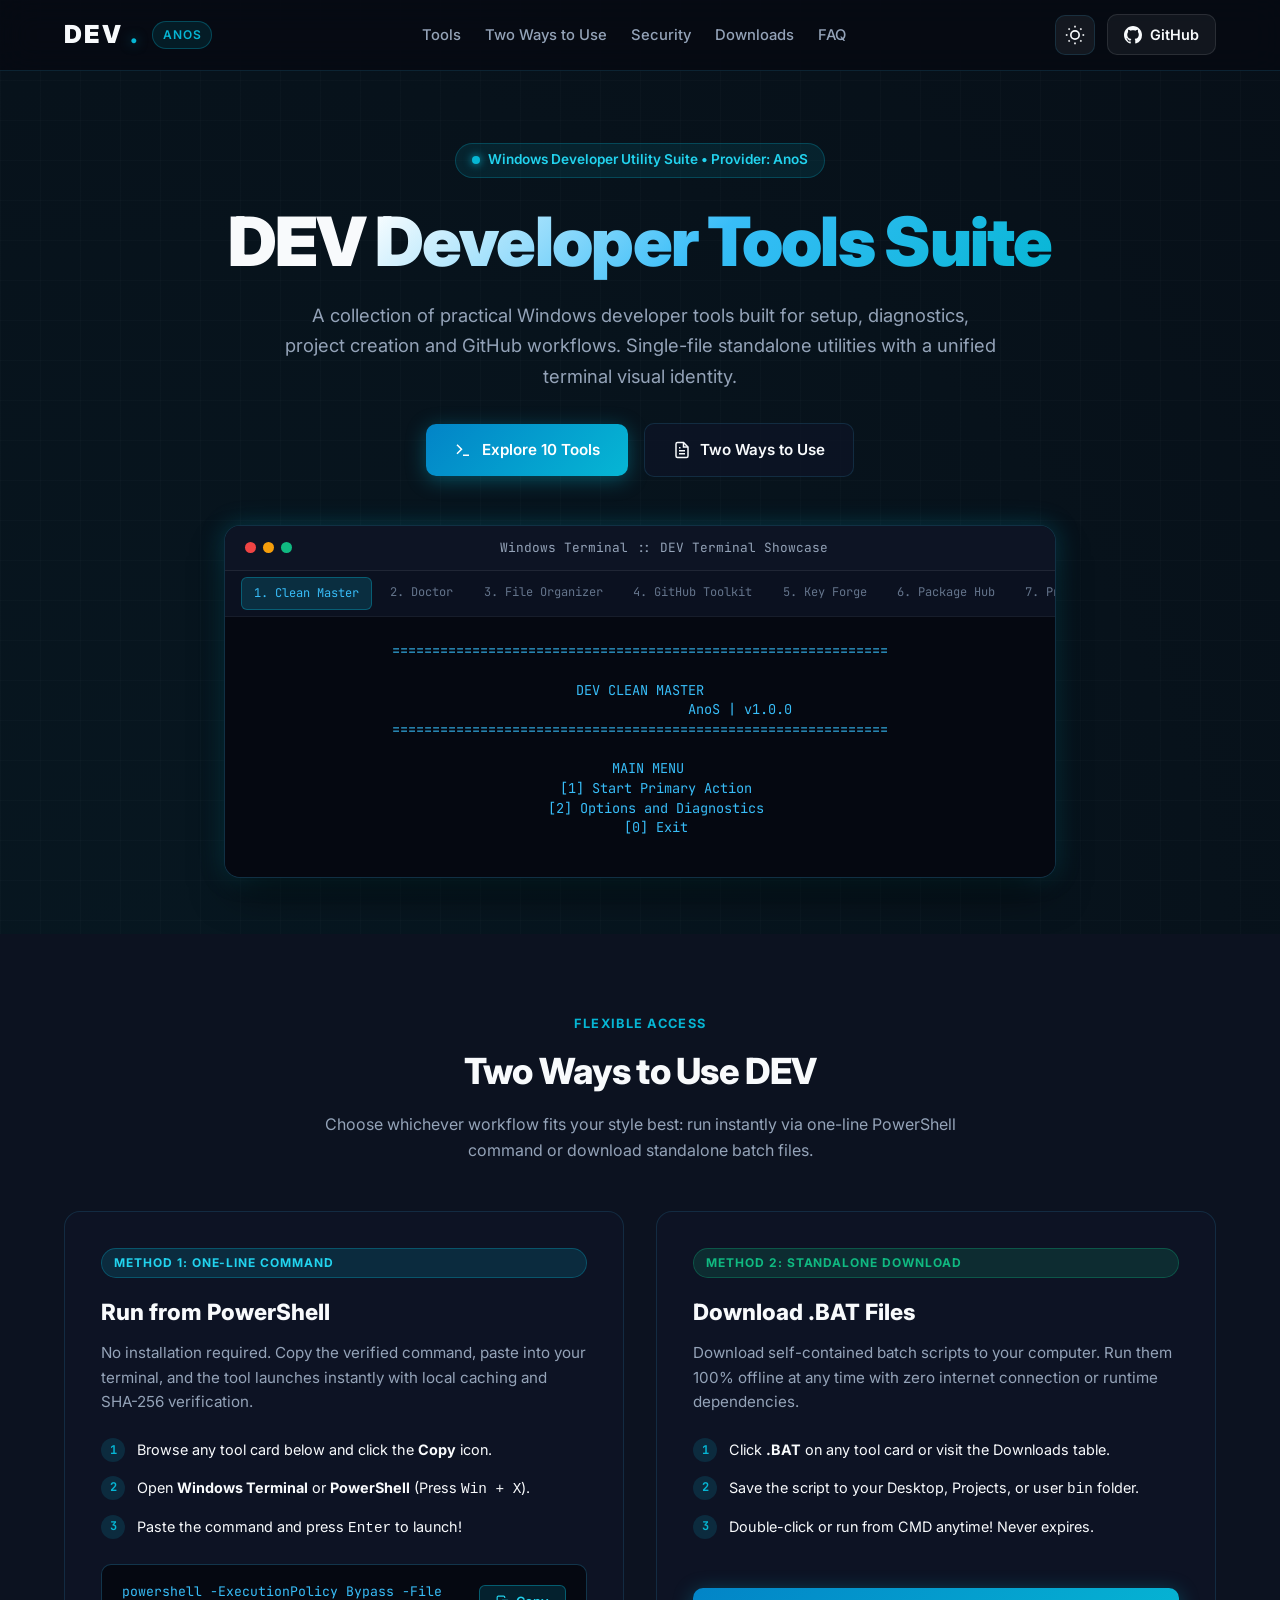
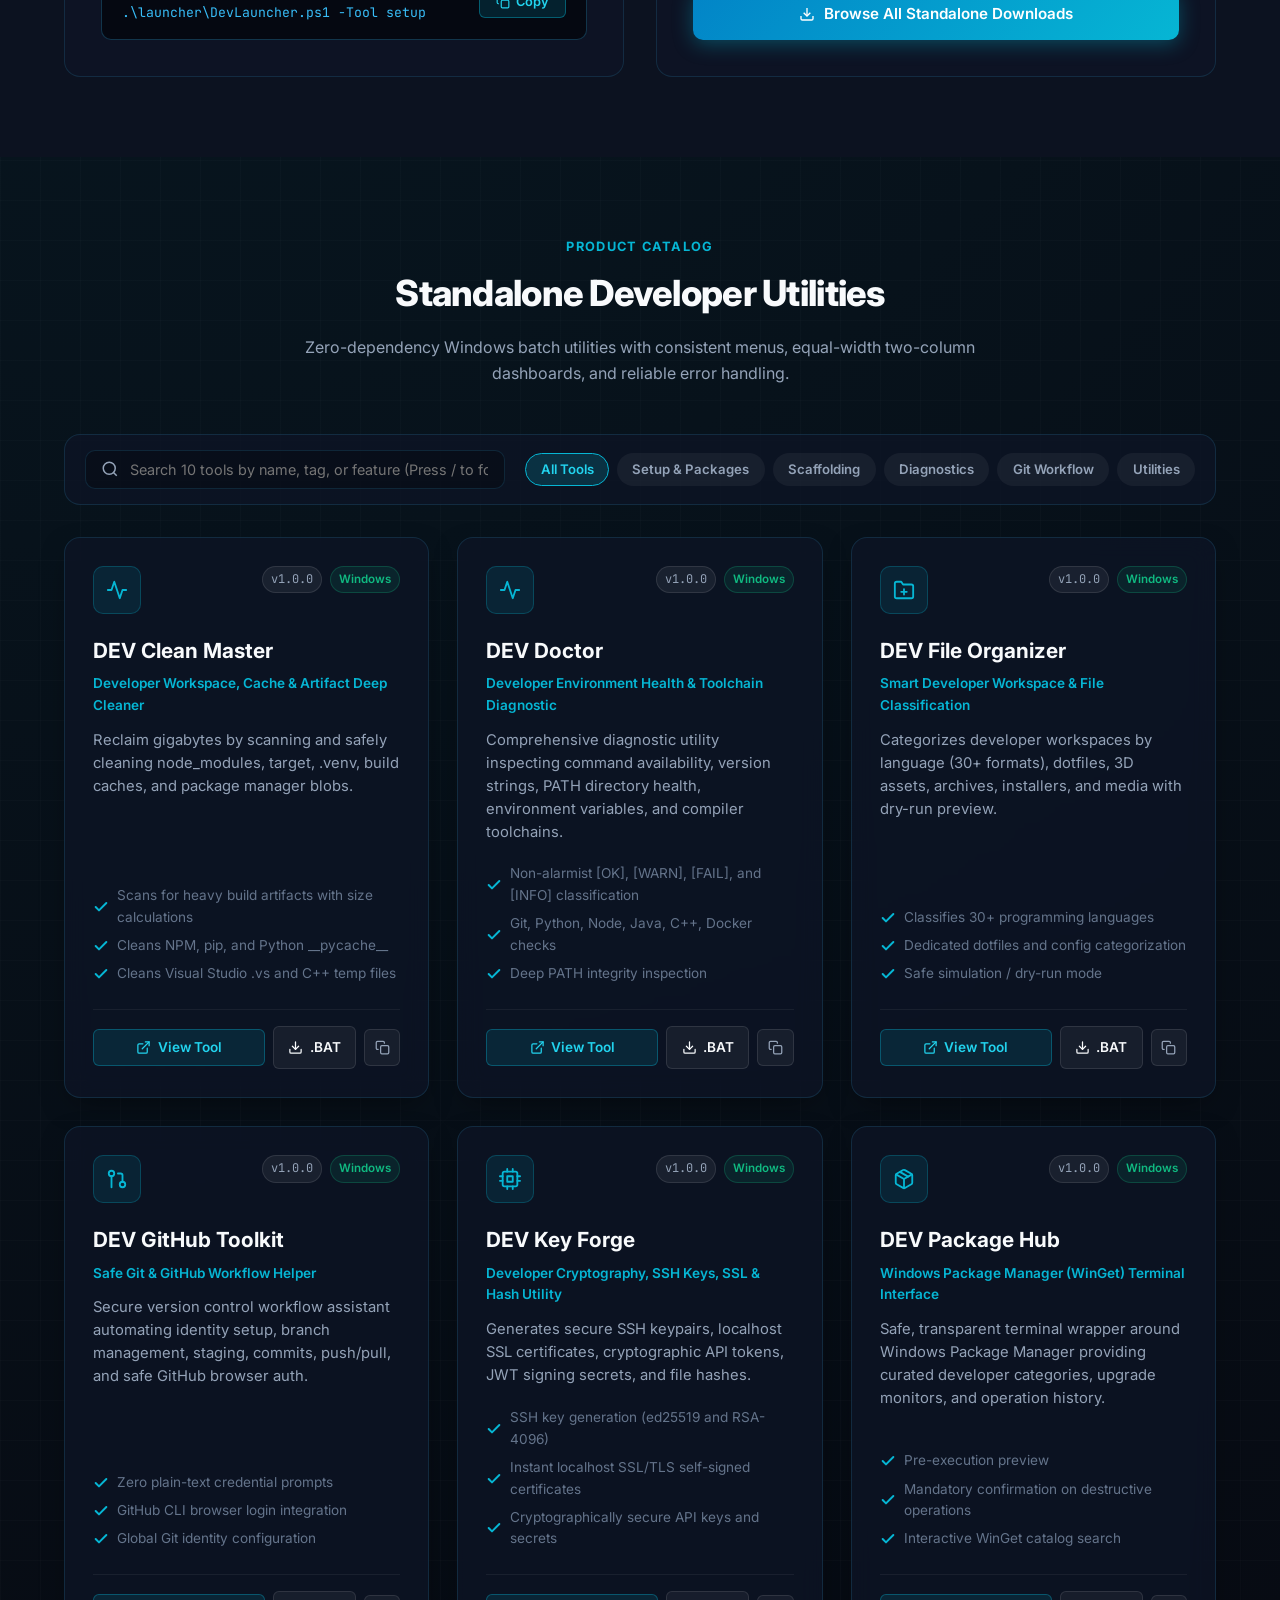
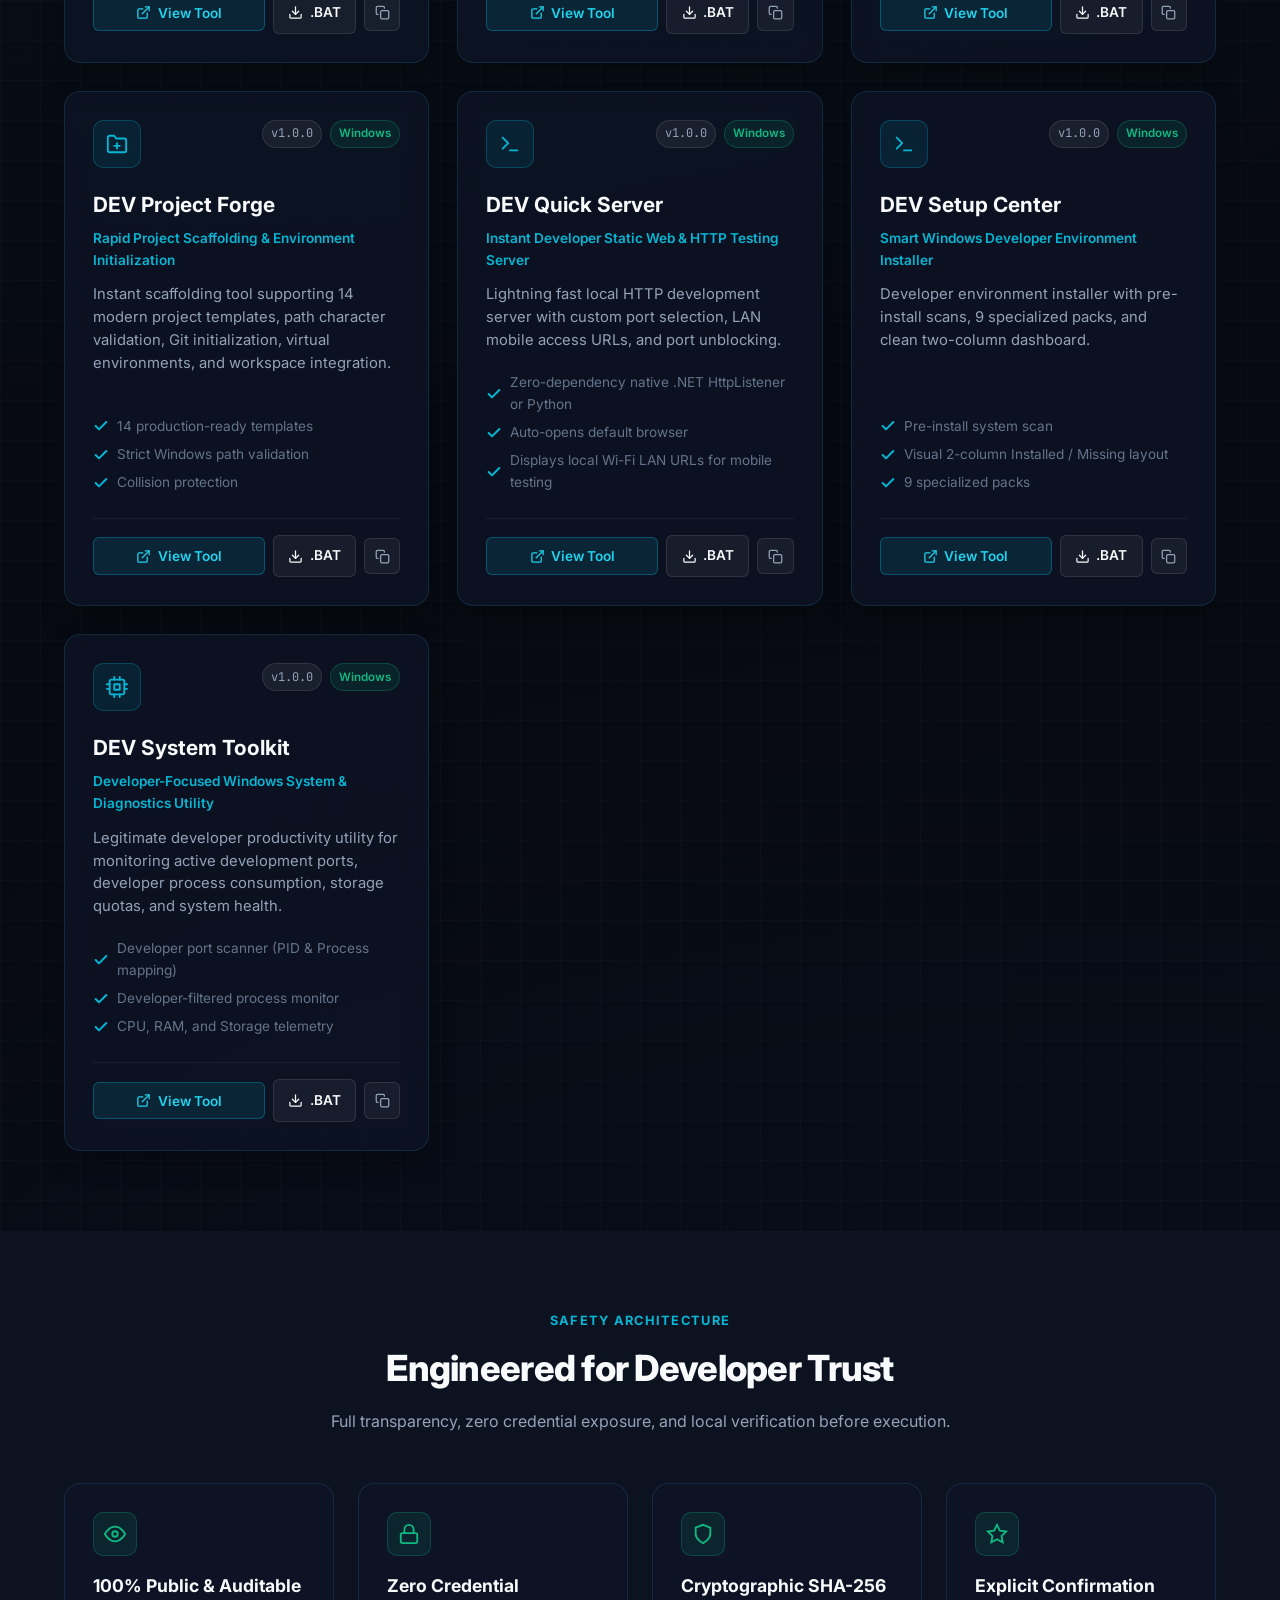
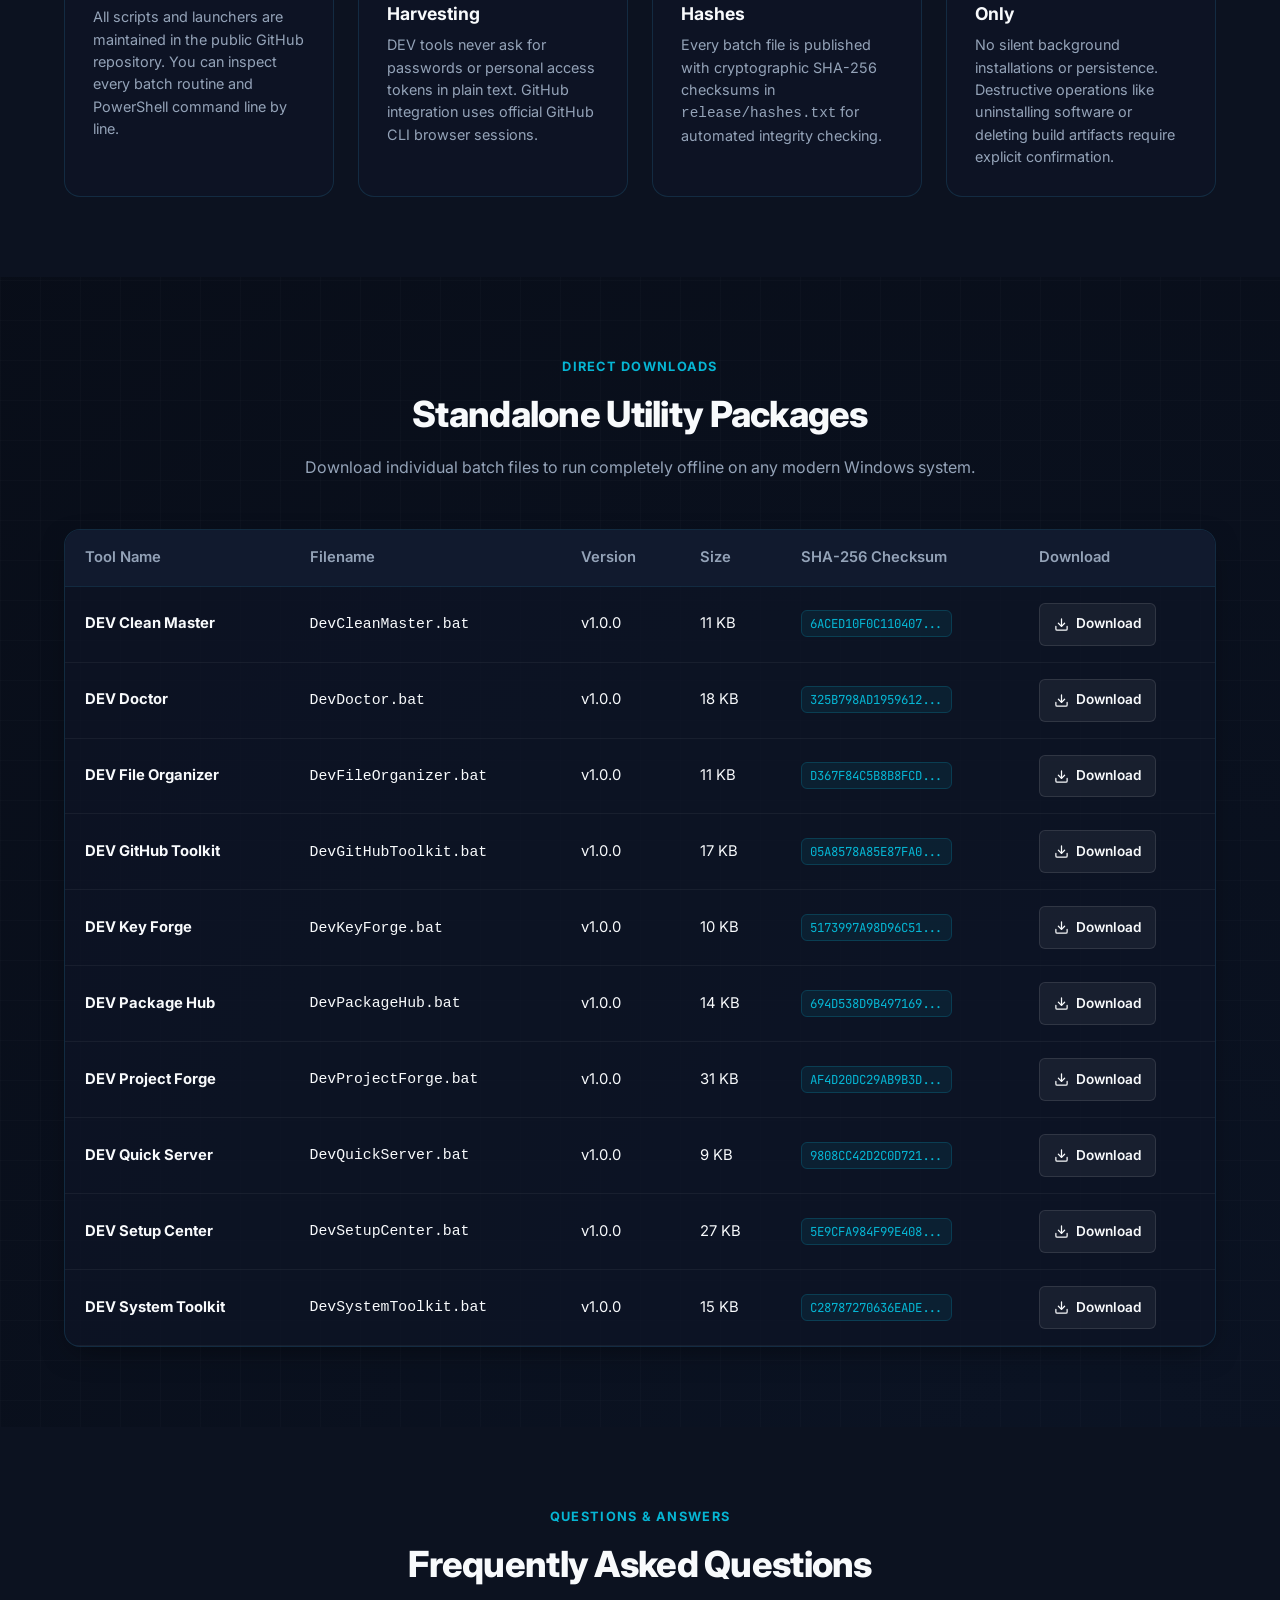
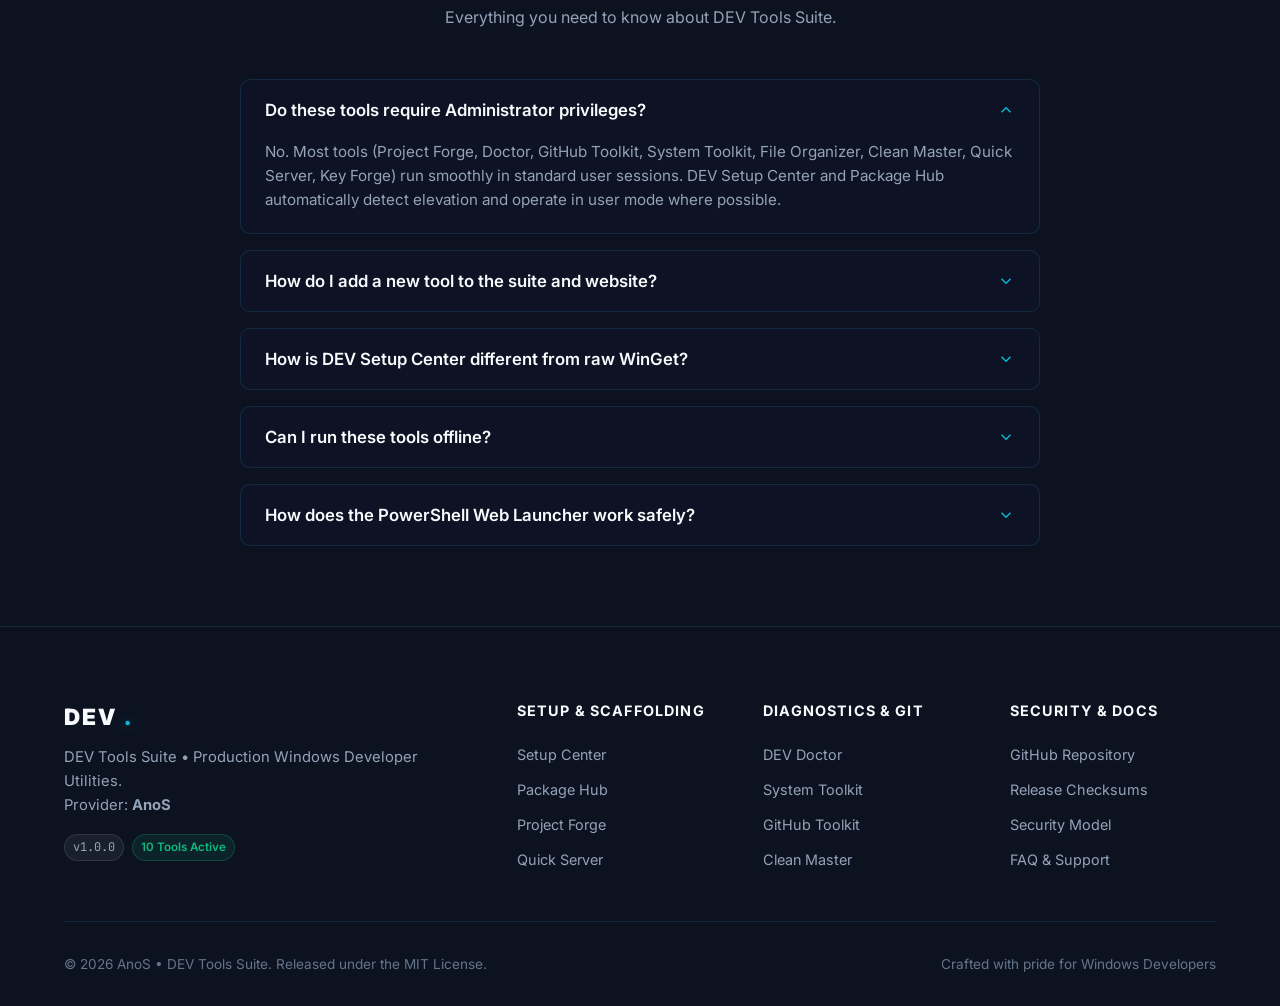
==== index.html @ 3f750b62 "feat: complete DEV Tools Suite v1.0.0 with 10 standalone tools, automated catalog, multi-theme porta" ====
<!DOCTYPE html>
<html lang="en" data-theme="cyber">
<head>
  <meta charset="UTF-8">
  <meta name="viewport" content="width=device-width, initial-scale=1.0">
  <title>DEV Tools Suite :: Production Windows Developer Utilities</title>
  <meta name="description" content="A collection of practical, production Windows developer tools built for automated setup, diagnostics, project creation and GitHub workflows. Single-file standalone BAT utilities with unified terminal design.">
  <meta name="keywords" content="windows developer tools, batch scripts, winget installer, dev doctor, project generator, github workflow, file organizer, clean master, dev tools suite, AnoS">
  <meta name="author" content="AnoS">
  <link rel="canonical" href="https://anos.github.io/DevToolsSuite/">

  <!-- Open Graph / Facebook -->
  <meta property="og:type" content="website">
  <meta property="og:url" content="https://anos.github.io/DevToolsSuite/">
  <meta property="og:title" content="DEV Tools Suite :: Production Windows Developer Utilities">
  <meta property="og:description" content="High-performance developer tools for Windows: setup, diagnostics, project scaffolding, and GitHub workflow automation. Standalone zero-dependency utilities.">

  <!-- Twitter Card -->
  <meta name="twitter:card" content="summary_large_image">
  <meta name="twitter:title" content="DEV Tools Suite :: Practical Windows Developer Utilities">
  <meta name="twitter:description" content="A collection of practical Windows developer tools built for setup, diagnostics, project creation and GitHub workflows.">

  <!-- Schema.org JSON-LD Structured Data for Top-Tier SEO -->
  <script type="application/ld+json">
  {
    "@context": "https://schema.org",
    "@type": "SoftwareApplication",
    "name": "DEV Tools Suite",
    "operatingSystem": "Windows 10, Windows 11",
    "applicationCategory": "DeveloperApplication",
    "softwareVersion": "1.0.0",
    "author": {
      "@type": "Organization",
      "name": "AnoS"
    },
    "description": "A collection of practical Windows developer tools built for setup, diagnostics, project creation and GitHub workflows.",
    "offers": {
      "@type": "Offer",
      "price": "0.00",
      "priceCurrency": "USD"
    }
  }
  </script>

  <!-- Google Fonts -->
  <link rel="preconnect" href="https://fonts.googleapis.com">
  <link rel="preconnect" href="https://fonts.gstatic.com" crossorigin>
  <link href="https://fonts.googleapis.com/css2?family=Inter:wght@400;500;600;700;800;900&family=JetBrains+Mono:wght@400;500;600;700&display=swap" rel="stylesheet">

  <link rel="stylesheet" href="site/css/style.css">
</head>
<body>

  <!-- Navigation -->
  <nav class="navbar" id="navbar">
    <div class="container nav-container">
      <div class="brand-group">
        <a href="#hero" class="brand-logo">
          DEV<span>.</span>
        </a>
        <span class="provider-badge">AnoS</span>
      </div>

      <ul class="nav-links">
        <li><a href="#tools" class="nav-link">Tools</a></li>
        <li><a href="#two-ways" class="nav-link">Two Ways to Use</a></li>
        <li><a href="#security" class="nav-link">Security</a></li>
        <li><a href="#downloads" class="nav-link">Downloads</a></li>
        <li><a href="#faq" class="nav-link">FAQ</a></li>
      </ul>

      <div class="nav-actions">
        <!-- Theme Changer Toggle -->
        <button class="theme-toggle-btn" id="themeToggleBtn" aria-label="Toggle visual theme" title="Toggle Theme (Cyber / Midnight / Studio Light)">
          <svg width="20" height="20" viewBox="0 0 24 24" fill="none" stroke="currentColor" stroke-width="2"><circle cx="12" cy="12" r="5"></circle><line x1="12" y1="12" x2="12" y2="3"></line><line x1="12" y1="21" x2="12" y2="23"></line><line x1="4.22" y1="4.22" x2="5.64" y2="5.64"></line><line x1="18.36" y1="18.36" x2="19.78" y2="19.78"></line><line x1="1" y1="12" x2="3" y2="12"></line><line x1="21" y1="12" x2="23" y2="12"></line><line x1="4.22" y1="19.78" x2="5.64" y2="18.36"></line><line x1="18.36" y1="5.64" x2="19.78" y2="4.22"></line></svg>
        </button>

        <a href="https://github.com/AnoS/DevToolsSuite" target="_blank" rel="noopener noreferrer" class="nav-cta">
          <svg width="18" height="18" viewBox="0 0 24 24" fill="currentColor"><path d="M12 0C5.37 0 0 5.37 0 12c0 5.31 3.435 9.795 8.205 11.385.6.105.825-.255.825-.57 0-.285-.015-1.23-.015-2.235-3.015.555-3.795-.735-4.035-1.41-.135-.345-.72-1.41-1.23-1.695-.42-.225-1.02-.78-.015-.795.945-.015 1.62.87 1.845 1.23 1.08 1.815 2.805 1.305 3.495.99.105-.78.42-1.305.765-1.605-2.67-.3-5.46-1.335-5.46-5.925 0-1.305.465-2.385 1.23-3.225-.12-.3-.54-1.53.12-3.18 0 0 1.005-.315 3.3 1.23.96-.27 1.98-.405 3-.405s2.04.135 3 .405c2.295-1.56 3.3-1.23 3.3-1.23.66 1.65.24 2.88.12 3.18.765.84 1.23 1.905 1.23 3.225 0 4.605-2.805 5.625-5.475 5.925.435.375.81 1.095.81 2.22 0 1.605-.015 2.895-.015 3.3 0 .315.225.69.825.57A12.02 12.02 0 0024 12c0-6.63-5.37-12-12-12z"/></svg>
          GitHub
        </a>
      </div>
    </div>
  </nav>

  <!-- Hero Section -->
  <header class="hero" id="hero">
    <div class="container hero-content">
      <div class="hero-pill">
        <span class="dot"></span>
        <span>Windows Developer Utility Suite &bull; Provider: AnoS</span>
      </div>

      <h1 class="hero-title">
        DEV <span class="highlight">Developer Tools Suite</span>
      </h1>

      <p class="hero-subtitle">
        A collection of practical Windows developer tools built for setup, diagnostics, project creation and GitHub workflows. Single-file standalone utilities with a unified terminal visual identity.
      </p>

      <div class="hero-actions">
        <a href="#tools" class="btn-primary">
          <svg width="18" height="18" viewBox="0 0 24 24" fill="none" stroke="currentColor" stroke-width="2"><polyline points="4 17 10 11 4 5"></polyline><line x1="12" y1="19" x2="20" y2="19"></line></svg>
          Explore 10 Tools
        </a>
        <a href="#two-ways" class="btn-secondary">
          <svg width="18" height="18" viewBox="0 0 24 24" fill="none" stroke="currentColor" stroke-width="2"><path d="M14 2H6a2 2 0 0 0-2 2v16a2 2 0 0 0 2 2h12a2 2 0 0 0 2-2V8z"></path><polyline points="14 2 14 8 20 8"></polyline><line x1="16" y1="13" x2="8" y2="13"></line><line x1="16" y1="17" x2="8" y2="17"></line><polyline points="10 9 9 9 8 9"></polyline></svg>
          Two Ways to Use
        </a>
      </div>

      <!-- Interactive Terminal Showcase -->
      <div class="terminal-window">
        <div class="terminal-header">
          <div class="terminal-dots">
            <span class="terminal-dot red"></span>
            <span class="terminal-dot yellow"></span>
            <span class="terminal-dot green"></span>
          </div>
          <div class="terminal-title">Windows Terminal :: DEV Terminal Showcase</div>
          <div></div>
        </div>

        <!-- Populated dynamically by app.js for all tools -->
        <div class="terminal-tabs" id="terminalTabs"></div>

        <div class="terminal-body" id="terminalBodyText"></div>
      </div>
    </div>
  </header>

  <!-- Two Ways to Use Section -->
  <section class="section" id="two-ways" style="background: var(--bg-secondary);">
    <div class="container">
      <div class="section-header">
        <div class="section-tag">Flexible Access</div>
        <h2 class="section-title">Two Ways to Use DEV</h2>
        <p class="section-desc">
          Choose whichever workflow fits your style best: run instantly via one-line PowerShell command or download standalone batch files.
        </p>
      </div>

      <div class="two-ways-container">
        <!-- Way 1: Command -->
        <div class="way-box">
          <span class="way-badge cmd">Method 1: One-Line Command</span>
          <h3 class="way-title">Run from PowerShell</h3>
          <p class="way-desc">
            No installation required. Copy the verified command, paste into your terminal, and the tool launches instantly with local caching and SHA-256 verification.
          </p>
          <ul class="way-steps">
            <li>
              <span class="step-num-pill">1</span>
              <span>Browse any tool card below and click the <strong>Copy</strong> icon.</span>
            </li>
            <li>
              <span class="step-num-pill">2</span>
              <span>Open <strong>Windows Terminal</strong> or <strong>PowerShell</strong> (Press <kbd>Win + X</kbd>).</span>
            </li>
            <li>
              <span class="step-num-pill">3</span>
              <span>Paste the command and press <kbd>Enter</kbd> to launch!</span>
            </li>
          </ul>
          <div class="ps-command-box" style="margin-top: auto;">
            <span class="ps-command-text">powershell -ExecutionPolicy Bypass -File .\launcher\DevLauncher.ps1 -Tool setup</span>
            <button class="btn-copy-command" onclick="copyPowerShell(this, 'powershell -ExecutionPolicy Bypass -Command &quot;$f=\&quot;$env:TEMP\\DevLauncher.ps1\&quot;; [Net.ServicePointManager]::SecurityProtocol = [Net.SecurityProtocolType]::Tls12; Invoke-WebRequest -Uri \'https://raw.githubusercontent.com/AnoS/DevToolsSuite/main/launcher/DevLauncher.ps1\' -OutFile $f; &amp; $f -Tool setup; Remove-Item -Force $f&quot;')">
              <svg width="14" height="14" viewBox="0 0 24 24" fill="none" stroke="currentColor" stroke-width="2"><rect x="9" y="9" width="13" height="13" rx="2" ry="2"></rect><path d="M5 15H4a2 2 0 0 1-2-2V4a2 2 0 0 1 2-2h9a2 2 0 0 1 2 2v1"></path></svg>
              Copy
            </button>
          </div>
        </div>

        <!-- Way 2: Download -->
        <div class="way-box">
          <span class="way-badge bat">Method 2: Standalone Download</span>
          <h3 class="way-title">Download .BAT Files</h3>
          <p class="way-desc">
            Download self-contained batch scripts to your computer. Run them 100% offline at any time with zero internet connection or runtime dependencies.
          </p>
          <ul class="way-steps">
            <li>
              <span class="step-num-pill">1</span>
              <span>Click <strong>.BAT</strong> on any tool card or visit the Downloads table.</span>
            </li>
            <li>
              <span class="step-num-pill">2</span>
              <span>Save the script to your Desktop, Projects, or user <code>bin</code> folder.</span>
            </li>
            <li>
              <span class="step-num-pill">3</span>
              <span>Double-click or run from CMD anytime! Never expires.</span>
            </li>
          </ul>
          <div style="margin-top: auto;">
            <a href="#downloads" class="btn-primary" style="width: 100%; justify-content: center;">
              <svg width="16" height="16" viewBox="0 0 24 24" fill="none" stroke="currentColor" stroke-width="2"><path d="M21 15v4a2 2 0 0 1-2 2H5a2 2 0 0 1-2-2v-4"></path><polyline points="7 10 12 15 17 10"></polyline><line x1="12" y1="15" x2="12" y2="3"></line></svg>
              Browse All Standalone Downloads
            </a>
          </div>
        </div>
      </div>
    </div>
  </section>

  <!-- Tools Section (Data-Driven) -->
  <section class="section" id="tools">
    <div class="container">
      <div class="section-header">
        <div class="section-tag">Product Catalog</div>
        <h2 class="section-title">Standalone Developer Utilities</h2>
        <p class="section-desc">
          Zero-dependency Windows batch utilities with consistent menus, equal-width two-column dashboards, and reliable error handling.
        </p>
      </div>

      <!-- Search & Filter Toolbar -->
      <div class="catalog-toolbar">
        <div class="search-box">
          <svg class="search-icon" width="18" height="18" viewBox="0 0 24 24" fill="none" stroke="currentColor" stroke-width="2"><circle cx="11" cy="11" r="8"></circle><line x1="21" y1="21" x2="16.65" y2="16.65"></line></svg>
          <input type="text" id="toolSearchInput" class="search-input" placeholder="Search 10 tools by name, tag, or feature (Press / to focus)..." autocomplete="off">
        </div>
        <div class="filter-pills">
          <button class="filter-pill active" data-filter="all">All Tools</button>
          <button class="filter-pill" data-filter="setup">Setup & Packages</button>
          <button class="filter-pill" data-filter="scaffolding">Scaffolding</button>
          <button class="filter-pill" data-filter="diagnostics">Diagnostics</button>
          <button class="filter-pill" data-filter="workflow">Git Workflow</button>
          <button class="filter-pill" data-filter="utilities">Utilities</button>
        </div>
      </div>

      <!-- Dynamically rendered from site/data/tools.json -->
      <div class="tools-grid" id="toolsGrid"></div>
    </div>
  </section>

  <!-- Security Section -->
  <section class="section" id="security" style="background: var(--bg-secondary);">
    <div class="container">
      <div class="section-header">
        <div class="section-tag">Safety Architecture</div>
        <h2 class="section-title">Engineered for Developer Trust</h2>
        <p class="section-desc">
          Full transparency, zero credential exposure, and local verification before execution.
        </p>
      </div>

      <div class="security-grid">
        <div class="sec-card">
          <div class="sec-icon">
            <svg width="22" height="22" viewBox="0 0 24 24" fill="none" stroke="currentColor" stroke-width="2"><path d="M1 12s4-8 11-8 11 8 11 8-4 8-11 8-11-8-11-8z"></path><circle cx="12" cy="12" r="3"></circle></svg>
          </div>
          <div class="sec-content">
            <h3>100% Public & Auditable</h3>
            <p>All scripts and launchers are maintained in the public GitHub repository. You can inspect every batch routine and PowerShell command line by line.</p>
          </div>
        </div>

        <div class="sec-card">
          <div class="sec-icon">
            <svg width="22" height="22" viewBox="0 0 24 24" fill="none" stroke="currentColor" stroke-width="2"><rect x="3" y="11" width="18" height="11" rx="2" ry="2"></rect><path d="M7 11V7a5 5 0 0 1 10 0v4"></path></svg>
          </div>
          <div class="sec-content">
            <h3>Zero Credential Harvesting</h3>
            <p>DEV tools never ask for passwords or personal access tokens in plain text. GitHub integration uses official GitHub CLI browser sessions.</p>
          </div>
        </div>

        <div class="sec-card">
          <div class="sec-icon">
            <svg width="22" height="22" viewBox="0 0 24 24" fill="none" stroke="currentColor" stroke-width="2"><path d="M12 22s8-4 8-10V5l-8-3-8 3v7c0 6 8 10 8 10z"></path></svg>
          </div>
          <div class="sec-content">
            <h3>Cryptographic SHA-256 Hashes</h3>
            <p>Every batch file is published with cryptographic SHA-256 checksums in <code>release/hashes.txt</code> for automated integrity checking.</p>
          </div>
        </div>

        <div class="sec-card">
          <div class="sec-icon">
            <svg width="22" height="22" viewBox="0 0 24 24" fill="none" stroke="currentColor" stroke-width="2"><polygon points="12 2 15.09 8.26 22 9.27 17 14.14 18.18 21.02 12 17.77 5.82 21.02 7 14.14 2 9.27 8.91 8.26 12 2"></polygon></svg>
          </div>
          <div class="sec-content">
            <h3>Explicit Confirmation Only</h3>
            <p>No silent background installations or persistence. Destructive operations like uninstalling software or deleting build artifacts require explicit confirmation.</p>
          </div>
        </div>
      </div>
    </div>
  </section>

  <!-- Downloads Section -->
  <section class="section" id="downloads">
    <div class="container">
      <div class="section-header">
        <div class="section-tag">Direct Downloads</div>
        <h2 class="section-title">Standalone Utility Packages</h2>
        <p class="section-desc">
          Download individual batch files to run completely offline on any modern Windows system.
        </p>
      </div>

      <div class="downloads-table-wrapper">
        <table class="downloads-table">
          <thead>
            <tr>
              <th>Tool Name</th>
              <th>Filename</th>
              <th>Version</th>
              <th>Size</th>
              <th>SHA-256 Checksum</th>
              <th>Download</th>
            </tr>
          </thead>
          <tbody id="downloadsTableBody"></tbody>
        </table>
      </div>
    </div>
  </section>

  <!-- FAQ Section -->
  <section class="section" id="faq" style="background: var(--bg-secondary);">
    <div class="container">
      <div class="section-header">
        <div class="section-tag">Questions & Answers</div>
        <h2 class="section-title">Frequently Asked Questions</h2>
        <p class="section-desc">Everything you need to know about DEV Tools Suite.</p>
      </div>

      <div class="faq-list">
        <div class="faq-item active">
          <button class="faq-question">
            <span>Do these tools require Administrator privileges?</span>
            <svg width="18" height="18" viewBox="0 0 24 24" fill="none" stroke="currentColor" stroke-width="2"><polyline points="6 9 12 15 18 9"></polyline></svg>
          </button>
          <div class="faq-answer">
            No. Most tools (Project Forge, Doctor, GitHub Toolkit, System Toolkit, File Organizer, Clean Master, Quick Server, Key Forge) run smoothly in standard user sessions. DEV Setup Center and Package Hub automatically detect elevation and operate in user mode where possible.
          </div>
        </div>

        <div class="faq-item">
          <button class="faq-question">
            <span>How do I add a new tool to the suite and website?</span>
            <svg width="18" height="18" viewBox="0 0 24 24" fill="none" stroke="currentColor" stroke-width="2"><polyline points="6 9 12 15 18 9"></polyline></svg>
          </button>
          <div class="faq-answer">
            Simply create a new tool folder inside <code>tools/</code> with your <code>.bat</code> file, and run <code>.\scripts\update-tools-catalog.ps1</code>. The script automatically scans all tools, recalculates SHA-256 checksums, and updates <code>site/data/tools.json</code>, the website, and the PowerShell launcher!
          </div>
        </div>

        <div class="faq-item">
          <button class="faq-question">
            <span>How is DEV Setup Center different from raw WinGet?</span>
            <svg width="18" height="18" viewBox="0 0 24 24" fill="none" stroke="currentColor" stroke-width="2"><polyline points="6 9 12 15 18 9"></polyline></svg>
          </button>
          <div class="faq-answer">
            DEV Setup Center performs pre-execution environment scanning, identifies which tools are already installed, organizes 46 developer essentials into curated role-based packs, and skips existing software automatically without terminal flood.
          </div>
        </div>

        <div class="faq-item">
          <button class="faq-question">
            <span>Can I run these tools offline?</span>
            <svg width="18" height="18" viewBox="0 0 24 24" fill="none" stroke="currentColor" stroke-width="2"><polyline points="6 9 12 15 18 9"></polyline></svg>
          </button>
          <div class="faq-answer">
            Yes. Every tool is a self-contained standalone .BAT file with zero external runtime dependencies. Once downloaded, features like project templating, PATH diagnostics, Git management, workspace organizing, and system telemetry function completely offline.
          </div>
        </div>

        <div class="faq-item">
          <button class="faq-question">
            <span>How does the PowerShell Web Launcher work safely?</span>
            <svg width="18" height="18" viewBox="0 0 24 24" fill="none" stroke="currentColor" stroke-width="2"><polyline points="6 9 12 15 18 9"></polyline></svg>
          </button>
          <div class="faq-answer">
            Rather than piping remote code blindly into an unverified expression, the launcher downloads the selected tool to your local application cache, verifies file size and SHA-256 checksums, and launches the local batch file with full exit code preservation.
          </div>
        </div>
      </div>
    </div>
  </section>

  <!-- Tool Detail Modal -->
  <div class="modal-overlay" id="toolModal" onclick="if(event.target===this) closeToolModal()">
    <div class="modal-container">
      <div class="modal-header">
        <div class="modal-title-group">
          <h2 id="modalToolTitle">Tool Title</h2>
          <p id="modalToolSubtitle">v1.0.0 | Tagline</p>
        </div>
        <button class="modal-close-btn" onclick="closeToolModal()">
          <svg width="22" height="22" viewBox="0 0 24 24" fill="none" stroke="currentColor" stroke-width="2"><line x1="18" y1="6" x2="6" y2="18"></line><line x1="6" y1="6" x2="18" y2="18"></line></svg>
        </button>
      </div>

      <div class="modal-body">
        <div>
          <h4 style="font-size: 0.9rem; text-transform: uppercase; letter-spacing: 0.08em; color: var(--color-cyan); margin-bottom: 0.4rem;">Overview</h4>
          <p id="modalToolDesc" style="color: var(--text-muted); font-size: 0.95rem; line-height: 1.6;"></p>
        </div>

        <div>
          <h4 style="font-size: 0.9rem; text-transform: uppercase; letter-spacing: 0.08em; color: var(--color-cyan); margin-bottom: 0.6rem;">Key Capabilities</h4>
          <ul id="modalToolFeatures" style="list-style: none; display: flex; flex-direction: column; gap: 0.4rem; font-size: 0.9rem; color: var(--text-main);"></ul>
        </div>

        <div>
          <h4 style="font-size: 0.9rem; text-transform: uppercase; letter-spacing: 0.08em; color: var(--color-cyan); margin-bottom: 0.4rem;">System Requirements & Hash</h4>
          <ul id="modalToolReqs" style="list-style: none; display: flex; flex-direction: column; gap: 0.35rem; font-size: 0.85rem; color: var(--text-muted);"></ul>
        </div>

        <div>
          <h4 style="font-size: 0.9rem; text-transform: uppercase; letter-spacing: 0.08em; color: var(--color-cyan); margin-bottom: 0.4rem;">Terminal Interface Preview</h4>
          <pre id="modalTerminalPreview" style="background: #050811; border: 1px solid rgba(56, 189, 248, 0.2); border-radius: var(--radius-sm); padding: 1rem; font-family: var(--font-mono); font-size: 0.775rem; color: #38bdf8; overflow-x: auto; white-space: pre; line-height: 1.4;"></pre>
        </div>

        <div>
          <h4 style="font-size: 0.9rem; text-transform: uppercase; letter-spacing: 0.08em; color: var(--color-cyan); margin-bottom: 0.5rem;">Run from PowerShell</h4>
          <div class="ps-command-box">
            <span class="ps-command-text" id="modalPsCommand"></span>
            <button class="btn-copy-command" id="modalCopyBtn">
              <svg width="15" height="15" viewBox="0 0 24 24" fill="none" stroke="currentColor" stroke-width="2"><rect x="9" y="9" width="13" height="13" rx="2" ry="2"></rect><path d="M5 15H4a2 2 0 0 1-2-2V4a2 2 0 0 1 2-2h9a2 2 0 0 1 2 2v1"></path></svg>
              Copy Command
            </button>
          </div>
        </div>

        <div style="display: flex; gap: 1rem; align-items: center; margin-top: 0.5rem; flex-wrap: wrap;">
          <a href="#" id="modalDownloadLink" class="btn-primary" style="padding: 0.7rem 1.4rem; font-size: 0.9rem;">
            Download .BAT
          </a>
          <a href="#" id="modalGithubLink" target="_blank" rel="noopener noreferrer" class="btn-secondary" style="padding: 0.7rem 1.4rem; font-size: 0.9rem;">
            View Source on GitHub
          </a>
        </div>
      </div>
    </div>
  </div>

  <!-- Footer -->
  <footer class="footer">
    <div class="container">
      <div class="footer-grid">
        <div class="footer-brand">
          <div class="brand-logo" style="font-size: 1.4rem;">
            DEV<span>.</span>
          </div>
          <p>
            DEV Tools Suite &bull; Production Windows Developer Utilities.<br>
            Provider: <strong>AnoS</strong>
          </p>
          <div style="margin-top: 1rem; display: flex; gap: 0.5rem;">
            <span class="badge-version">v1.0.0</span>
            <span class="badge-platform">10 Tools Active</span>
          </div>
        </div>

        <div class="footer-col">
          <h4>Setup & Scaffolding</h4>
          <ul>
            <li><a href="#tools" onclick="openToolModal('dev-setup-center')">Setup Center</a></li>
            <li><a href="#tools" onclick="openToolModal('dev-package-hub')">Package Hub</a></li>
            <li><a href="#tools" onclick="openToolModal('dev-project-forge')">Project Forge</a></li>
            <li><a href="#tools" onclick="openToolModal('dev-quick-server')">Quick Server</a></li>
          </ul>
        </div>

        <div class="footer-col">
          <h4>Diagnostics & Git</h4>
          <ul>
            <li><a href="#tools" onclick="openToolModal('dev-doctor')">DEV Doctor</a></li>
            <li><a href="#tools" onclick="openToolModal('dev-system-toolkit')">System Toolkit</a></li>
            <li><a href="#tools" onclick="openToolModal('dev-github-toolkit')">GitHub Toolkit</a></li>
            <li><a href="#tools" onclick="openToolModal('dev-clean-master')">Clean Master</a></li>
          </ul>
        </div>

        <div class="footer-col">
          <h4>Security & Docs</h4>
          <ul>
            <li><a href="https://github.com/AnoS/DevToolsSuite" target="_blank" rel="noopener noreferrer">GitHub Repository</a></li>
            <li><a href="#downloads">Release Checksums</a></li>
            <li><a href="#security">Security Model</a></li>
            <li><a href="#faq">FAQ & Support</a></li>
          </ul>
        </div>
      </div>

      <div class="footer-bottom">
        <span>&copy; 2026 AnoS &bull; DEV Tools Suite. Released under the MIT License.</span>
        <span>Crafted with pride for Windows Developers</span>
      </div>
    </div>
  </footer>

  <script src="site/js/app.js"></script>
</body>
</html>
---- site/css/style.css ----
/* ============================================================
   DEV TOOLS SUITE :: OFFICIAL STYLESHEET
   Brand: DEV | Provider: AnoS | Version: 1.0.0
   Themes: Cyber Dark (default), Midnight Eclipse, Studio Light
   ============================================================ */

:root {
  /* Default Cyber Dark Theme */
  --bg-primary: #070a12;
  --bg-secondary: #0c1220;
  --bg-tertiary: #111a2e;
  --bg-card: rgba(14, 21, 38, 0.75);
  --bg-card-hover: rgba(20, 31, 56, 0.95);
  
  --border-subtle: rgba(56, 189, 248, 0.14);
  --border-focus: rgba(56, 189, 248, 0.55);
  --border-glow: rgba(6, 182, 212, 0.4);

  --text-main: #f8fafc;
  --text-muted: #94a3b8;
  --text-dark: #64748b;

  --color-cyan: #06b6d4;
  --color-cyan-glow: #22d3ee;
  --color-blue: #3b82f6;
  --color-green: #10b981;
  --color-yellow: #f59e0b;
  --color-red: #ef4444;
  --color-purple: #8b5cf6;

  --font-sans: 'Inter', -apple-system, BlinkMacSystemFont, 'Segoe UI', Roboto, sans-serif;
  --font-mono: 'JetBrains Mono', 'Cascadia Code', Consolas, monospace;

  --radius-sm: 6px;
  --radius-md: 10px;
  --radius-lg: 16px;
  --radius-full: 9999px;

  --shadow-card: 0 10px 30px -10px rgba(0, 0, 0, 0.5);
  --shadow-glow: 0 0 25px rgba(6, 182, 212, 0.25);
  --transition: all 0.25s cubic-bezier(0.16, 1, 0.3, 1);
}

/* Midnight Eclipse Theme (AMOLED Black & Emerald) */
[data-theme="midnight"] {
  --bg-primary: #000000;
  --bg-secondary: #080808;
  --bg-tertiary: #101010;
  --bg-card: rgba(18, 18, 18, 0.85);
  --bg-card-hover: rgba(28, 28, 28, 0.95);
  --border-subtle: rgba(16, 185, 129, 0.2);
  --border-focus: rgba(16, 185, 129, 0.6);
  --border-glow: rgba(16, 185, 129, 0.35);
  --text-main: #ffffff;
  --text-muted: #a1a1aa;
  --text-dark: #71717a;
  --color-cyan: #10b981;
  --color-cyan-glow: #34d399;
  --shadow-glow: 0 0 25px rgba(16, 185, 129, 0.25);
}

/* Studio Light Theme (Clean Developer Light) */
[data-theme="light"] {
  --bg-primary: #f8fafc;
  --bg-secondary: #f1f5f9;
  --bg-tertiary: #e2e8f0;
  --bg-card: rgba(255, 255, 255, 0.85);
  --bg-card-hover: rgba(255, 255, 255, 1);
  --border-subtle: rgba(148, 163, 184, 0.3);
  --border-focus: rgba(2, 132, 199, 0.6);
  --border-glow: rgba(2, 132, 199, 0.3);
  --text-main: #0f172a;
  --text-muted: #475569;
  --text-dark: #64748b;
  --color-cyan: #0284c7;
  --color-cyan-glow: #0369a1;
  --shadow-card: 0 10px 25px -5px rgba(15, 23, 42, 0.08);
  --shadow-glow: 0 0 20px rgba(2, 132, 199, 0.15);
}

* {
  box-sizing: border-box;
  margin: 0;
  padding: 0;
}

html {
  scroll-behavior: smooth;
  transition: background-color 0.3s ease, color 0.3s ease;
}

body {
  font-family: var(--font-sans);
  background-color: var(--bg-primary);
  color: var(--text-main);
  line-height: 1.6;
  overflow-x: hidden;
  background-image: 
    radial-gradient(circle at 15% 15%, rgba(6, 182, 212, 0.08) 0%, transparent 40%),
    radial-gradient(circle at 85% 85%, rgba(59, 130, 246, 0.08) 0%, transparent 40%),
    linear-gradient(rgba(255, 255, 255, 0.015) 1px, transparent 1px),
    linear-gradient(90deg, rgba(255, 255, 255, 0.015) 1px, transparent 1px);
  background-size: 100% 100%, 100% 100%, 40px 40px, 40px 40px;
}

a {
  color: inherit;
  text-decoration: none;
}

button {
  font-family: inherit;
  cursor: pointer;
  border: none;
  background: none;
}

.container {
  max-width: 1200px;
  margin: 0 auto;
  padding: 0 1.5rem;
}

/* Navbar */
.navbar {
  position: sticky;
  top: 0;
  z-index: 100;
  background: rgba(7, 10, 18, 0.85);
  backdrop-filter: blur(16px);
  border-bottom: 1px solid var(--border-subtle);
  padding: 0.9rem 0;
  transition: var(--transition);
}

[data-theme="light"] .navbar {
  background: rgba(248, 250, 252, 0.88);
}

.nav-container {
  display: flex;
  align-items: center;
  justify-content: space-between;
}

.brand-group {
  display: flex;
  align-items: center;
  gap: 0.75rem;
}

.brand-logo {
  font-size: 1.55rem;
  font-weight: 900;
  letter-spacing: 0.1em;
  color: var(--text-main);
  display: flex;
  align-items: center;
  gap: 0.4rem;
}

.brand-logo span {
  color: var(--color-cyan);
  text-shadow: 0 0 12px rgba(6, 182, 212, 0.6);
}

.provider-badge {
  font-size: 0.75rem;
  font-weight: 600;
  text-transform: uppercase;
  letter-spacing: 0.08em;
  padding: 0.2rem 0.6rem;
  background: rgba(6, 182, 212, 0.1);
  color: var(--color-cyan);
  border: 1px solid rgba(6, 182, 212, 0.3);
  border-radius: var(--radius-full);
}

.nav-links {
  display: flex;
  align-items: center;
  gap: 1.5rem;
  list-style: none;
}

.nav-link {
  font-size: 0.925rem;
  font-weight: 500;
  color: var(--text-muted);
  transition: var(--transition);
}

.nav-link:hover {
  color: var(--color-cyan);
}

.nav-actions {
  display: flex;
  align-items: center;
  gap: 0.75rem;
}

/* Theme Switcher Button */
.theme-toggle-btn {
  display: flex;
  align-items: center;
  justify-content: center;
  width: 40px;
  height: 40px;
  border-radius: var(--radius-md);
  background: rgba(255, 255, 255, 0.06);
  border: 1px solid var(--border-subtle);
  color: var(--text-main);
  transition: var(--transition);
}

.theme-toggle-btn:hover {
  background: rgba(6, 182, 212, 0.15);
  border-color: var(--color-cyan);
  color: var(--color-cyan);
  transform: rotate(15deg);
}

.nav-cta {
  display: flex;
  align-items: center;
  gap: 0.5rem;
  padding: 0.5rem 1rem;
  background: rgba(255, 255, 255, 0.05);
  border: 1px solid rgba(255, 255, 255, 0.1);
  border-radius: var(--radius-md);
  font-size: 0.9rem;
  font-weight: 600;
  color: var(--text-main);
  transition: var(--transition);
}

.nav-cta:hover {
  background: rgba(6, 182, 212, 0.15);
  border-color: var(--color-cyan);
  color: var(--color-cyan);
}

/* Hero Section */
.hero {
  padding: 4.5rem 0 3.5rem;
  position: relative;
}

.hero-content {
  text-align: center;
  max-width: 880px;
  margin: 0 auto;
}

.hero-pill {
  display: inline-flex;
  align-items: center;
  gap: 0.5rem;
  padding: 0.35rem 1rem;
  background: rgba(6, 182, 212, 0.1);
  border: 1px solid rgba(6, 182, 212, 0.25);
  border-radius: var(--radius-full);
  font-size: 0.85rem;
  font-weight: 600;
  color: var(--color-cyan-glow);
  margin-bottom: 1.5rem;
  animation: pulse-glow 3s infinite;
}

@keyframes pulse-glow {
  0%, 100% { box-shadow: 0 0 10px rgba(6, 182, 212, 0.2); }
  50% { box-shadow: 0 0 20px rgba(6, 182, 212, 0.4); }
}

.hero-pill .dot {
  width: 8px;
  height: 8px;
  border-radius: 50%;
  background: var(--color-cyan);
  box-shadow: 0 0 8px var(--color-cyan);
}

.hero-title {
  font-size: clamp(2.5rem, 5.5vw, 4.25rem);
  font-weight: 900;
  line-height: 1.15;
  margin-bottom: 1.25rem;
  letter-spacing: -0.025em;
}

.hero-title .highlight {
  background: linear-gradient(135deg, #fff 0%, #38bdf8 50%, #06b6d4 100%);
  -webkit-background-clip: text;
  -webkit-text-fill-color: transparent;
}

[data-theme="light"] .hero-title .highlight {
  background: linear-gradient(135deg, #0f172a 0%, #0284c7 100%);
  -webkit-background-clip: text;
  -webkit-text-fill-color: transparent;
}

.hero-subtitle {
  font-size: 1.15rem;
  color: var(--text-muted);
  max-width: 720px;
  margin: 0 auto 2rem;
  line-height: 1.65;
}

.hero-actions {
  display: flex;
  align-items: center;
  justify-content: center;
  gap: 1rem;
  flex-wrap: wrap;
  margin-bottom: 3rem;
}

.btn-primary {
  display: inline-flex;
  align-items: center;
  gap: 0.6rem;
  padding: 0.85rem 1.75rem;
  background: linear-gradient(135deg, #0284c7 0%, #06b6d4 100%);
  color: #fff;
  font-size: 0.95rem;
  font-weight: 600;
  border-radius: var(--radius-md);
  box-shadow: 0 4px 20px rgba(6, 182, 212, 0.35);
  transition: var(--transition);
}

.btn-primary:hover {
  transform: translateY(-2px);
  box-shadow: 0 6px 25px rgba(6, 182, 212, 0.5);
  color: #fff;
}

.btn-secondary {
  display: inline-flex;
  align-items: center;
  gap: 0.6rem;
  padding: 0.85rem 1.75rem;
  background: var(--bg-card);
  border: 1px solid var(--border-subtle);
  color: var(--text-main);
  font-size: 0.95rem;
  font-weight: 600;
  border-radius: var(--radius-md);
  transition: var(--transition);
}

.btn-secondary:hover {
  border-color: var(--color-cyan);
  background: var(--bg-card-hover);
  color: var(--color-cyan);
}

/* Hero Terminal Box */
.terminal-window {
  background: #080c16;
  border: 1px solid rgba(56, 189, 248, 0.2);
  border-radius: var(--radius-lg);
  box-shadow: 0 20px 40px -10px rgba(0, 0, 0, 0.7), var(--shadow-glow);
  max-width: 900px;
  margin: 0 auto;
  overflow: hidden;
}

[data-theme="light"] .terminal-window {
  background: #0f172a;
}

.terminal-header {
  background: #0d1424;
  padding: 0.75rem 1.25rem;
  display: flex;
  align-items: center;
  justify-content: space-between;
  border-bottom: 1px solid rgba(255, 255, 255, 0.08);
}

.terminal-dots {
  display: flex;
  gap: 0.45rem;
}

.terminal-dot {
  width: 11px;
  height: 11px;
  border-radius: 50%;
}

.terminal-dot.red { background: #ef4444; }
.terminal-dot.yellow { background: #f59e0b; }
.terminal-dot.green { background: #10b981; }

.terminal-title {
  font-family: var(--font-mono);
  font-size: 0.8rem;
  color: #94a3b8;
}

.terminal-tabs {
  display: flex;
  gap: 0.4rem;
  background: #0b1120;
  padding: 0.4rem 1rem;
  border-bottom: 1px solid rgba(255, 255, 255, 0.05);
  overflow-x: auto;
  scrollbar-width: thin;
}

.term-tab {
  font-family: var(--font-mono);
  font-size: 0.75rem;
  padding: 0.35rem 0.75rem;
  border-radius: var(--radius-sm);
  color: #64748b;
  cursor: pointer;
  transition: var(--transition);
  white-space: nowrap;
}

.term-tab.active {
  background: rgba(6, 182, 212, 0.18);
  color: #38bdf8;
  border: 1px solid rgba(6, 182, 212, 0.35);
}

.terminal-body {
  padding: 1.5rem;
  font-family: var(--font-mono);
  font-size: 0.85rem;
  color: #38bdf8;
  white-space: pre;
  overflow-x: auto;
  line-height: 1.45;
  background: #050811;
  min-height: 260px;
}

/* Section Header */
.section {
  padding: 5rem 0;
  position: relative;
}

.section-header {
  text-align: center;
  max-width: 680px;
  margin: 0 auto 3rem;
}

.section-tag {
  font-size: 0.8rem;
  font-weight: 700;
  text-transform: uppercase;
  letter-spacing: 0.1em;
  color: var(--color-cyan);
  margin-bottom: 0.5rem;
}

.section-title {
  font-size: 2.25rem;
  font-weight: 800;
  letter-spacing: -0.02em;
  margin-bottom: 0.75rem;
}

.section-desc {
  font-size: 1rem;
  color: var(--text-muted);
}

/* Filter & Search Bar */
.catalog-toolbar {
  display: flex;
  align-items: center;
  justify-content: space-between;
  gap: 1.25rem;
  flex-wrap: wrap;
  margin-bottom: 2rem;
  background: var(--bg-card);
  padding: 0.9rem 1.25rem;
  border-radius: var(--radius-lg);
  border: 1px solid var(--border-subtle);
}

.search-box {
  position: relative;
  flex: 1;
  min-width: 260px;
}

.search-icon {
  position: absolute;
  left: 1rem;
  top: 50%;
  transform: translateY(-50%);
  color: var(--text-muted);
  pointer-events: none;
}

.search-input {
  width: 100%;
  padding: 0.65rem 1rem 0.65rem 2.75rem;
  background: rgba(0, 0, 0, 0.25);
  border: 1px solid var(--border-subtle);
  border-radius: var(--radius-md);
  color: var(--text-main);
  font-family: inherit;
  font-size: 0.9rem;
  outline: none;
  transition: var(--transition);
}

[data-theme="light"] .search-input {
  background: #ffffff;
}

.search-input:focus {
  border-color: var(--border-focus);
  box-shadow: 0 0 12px rgba(6, 182, 212, 0.2);
}

.filter-pills {
  display: flex;
  align-items: center;
  gap: 0.5rem;
  flex-wrap: wrap;
}

.filter-pill {
  padding: 0.45rem 0.9rem;
  border-radius: var(--radius-full);
  font-size: 0.825rem;
  font-weight: 600;
  color: var(--text-muted);
  background: rgba(255, 255, 255, 0.05);
  border: 1px solid transparent;
  cursor: pointer;
  transition: var(--transition);
}

.filter-pill:hover {
  color: var(--color-cyan);
  background: rgba(6, 182, 212, 0.1);
}

.filter-pill.active {
  background: rgba(6, 182, 212, 0.18);
  border-color: var(--color-cyan);
  color: var(--color-cyan-glow);
}

/* Tools Grid */
.tools-grid {
  display: grid;
  grid-template-columns: repeat(auto-fill, minmax(350px, 1fr));
  gap: 1.75rem;
}

.tool-card {
  background: var(--bg-card);
  backdrop-filter: blur(12px);
  border: 1px solid var(--border-subtle);
  border-radius: var(--radius-lg);
  padding: 1.75rem;
  display: flex;
  flex-direction: column;
  box-shadow: var(--shadow-card);
  transition: var(--transition);
  position: relative;
  overflow: hidden;
}

.tool-card::before {
  content: '';
  position: absolute;
  top: 0;
  left: 0;
  right: 0;
  height: 3px;
  background: linear-gradient(90deg, transparent, var(--color-cyan), transparent);
  opacity: 0;
  transition: var(--transition);
}

.tool-card:hover {
  transform: translateY(-4px);
  border-color: var(--border-glow);
  background: var(--bg-card-hover);
  box-shadow: 0 15px 35px -5px rgba(0, 0, 0, 0.6), var(--shadow-glow);
}

.tool-card:hover::before {
  opacity: 1;
}

.tool-card-header {
  display: flex;
  align-items: flex-start;
  justify-content: space-between;
  margin-bottom: 1.25rem;
}

.tool-icon-box {
  width: 48px;
  height: 48px;
  border-radius: var(--radius-md);
  background: rgba(6, 182, 212, 0.1);
  border: 1px solid rgba(6, 182, 212, 0.25);
  display: flex;
  align-items: center;
  justify-content: center;
  color: var(--color-cyan);
}

.tool-meta-badges {
  display: flex;
  gap: 0.5rem;
}

.badge-version {
  font-family: var(--font-mono);
  font-size: 0.75rem;
  padding: 0.2rem 0.5rem;
  border-radius: var(--radius-full);
  background: rgba(255, 255, 255, 0.06);
  color: var(--text-muted);
  border: 1px solid rgba(255, 255, 255, 0.1);
}

.badge-platform {
  font-size: 0.725rem;
  font-weight: 600;
  padding: 0.2rem 0.5rem;
  border-radius: var(--radius-full);
  background: rgba(16, 185, 129, 0.1);
  color: var(--color-green);
  border: 1px solid rgba(16, 185, 129, 0.25);
}

.tool-title {
  font-size: 1.3rem;
  font-weight: 700;
  margin-bottom: 0.4rem;
  color: var(--text-main);
}

.tool-tagline {
  font-size: 0.85rem;
  font-weight: 600;
  color: var(--color-cyan);
  margin-bottom: 0.75rem;
}

.tool-desc {
  font-size: 0.925rem;
  color: var(--text-muted);
  line-height: 1.55;
  margin-bottom: 1.25rem;
  flex-grow: 1;
}

.tool-features-preview {
  list-style: none;
  margin-bottom: 1.5rem;
  display: flex;
  flex-direction: column;
  gap: 0.4rem;
}

.tool-features-preview li {
  font-size: 0.85rem;
  color: var(--text-dark);
  display: flex;
  align-items: center;
  gap: 0.5rem;
}

.tool-features-preview li svg {
  color: var(--color-cyan);
  flex-shrink: 0;
}

.tool-actions {
  display: flex;
  align-items: center;
  gap: 0.5rem;
  flex-wrap: wrap;
  padding-top: 1rem;
  border-top: 1px solid rgba(255, 255, 255, 0.06);
}

.btn-action-primary {
  flex: 1;
  display: inline-flex;
  align-items: center;
  justify-content: center;
  gap: 0.4rem;
  padding: 0.6rem 0.9rem;
  background: rgba(6, 182, 212, 0.12);
  border: 1px solid rgba(6, 182, 212, 0.35);
  border-radius: var(--radius-sm);
  color: var(--color-cyan-glow);
  font-size: 0.85rem;
  font-weight: 600;
  transition: var(--transition);
}

.btn-action-primary:hover {
  background: var(--color-cyan);
  color: #000;
  border-color: var(--color-cyan);
}

.btn-action-download {
  display: inline-flex;
  align-items: center;
  justify-content: center;
  gap: 0.4rem;
  padding: 0.6rem 0.9rem;
  background: rgba(255, 255, 255, 0.05);
  border: 1px solid rgba(255, 255, 255, 0.1);
  border-radius: var(--radius-sm);
  color: var(--text-main);
  font-size: 0.85rem;
  font-weight: 600;
  transition: var(--transition);
}

.btn-action-download:hover {
  background: rgba(255, 255, 255, 0.1);
  color: var(--color-cyan);
}

.btn-action-copy {
  display: inline-flex;
  align-items: center;
  justify-content: center;
  padding: 0.6rem;
  background: rgba(255, 255, 255, 0.05);
  border: 1px solid rgba(255, 255, 255, 0.1);
  border-radius: var(--radius-sm);
  color: var(--text-muted);
  transition: var(--transition);
}

.btn-action-copy:hover {
  color: var(--color-cyan);
  border-color: var(--color-cyan);
}

/* Two Ways to Use Section */
.two-ways-container {
  display: grid;
  grid-template-columns: 1fr 1fr;
  gap: 2rem;
  margin-top: 2rem;
}

.way-box {
  background: var(--bg-card);
  border: 1px solid var(--border-subtle);
  border-radius: var(--radius-lg);
  padding: 2.25rem;
  position: relative;
  transition: var(--transition);
  display: flex;
  flex-direction: column;
}

.way-box:hover {
  border-color: var(--border-glow);
  transform: translateY(-3px);
}

.way-badge {
  display: inline-block;
  padding: 0.25rem 0.75rem;
  border-radius: var(--radius-full);
  font-size: 0.75rem;
  font-weight: 700;
  text-transform: uppercase;
  letter-spacing: 0.08em;
  margin-bottom: 1rem;
}

.way-badge.cmd {
  background: rgba(6, 182, 212, 0.15);
  color: var(--color-cyan-glow);
  border: 1px solid rgba(6, 182, 212, 0.3);
}

.way-badge.bat {
  background: rgba(16, 185, 129, 0.15);
  color: var(--color-green);
  border: 1px solid rgba(16, 185, 129, 0.3);
}

.way-title {
  font-size: 1.4rem;
  font-weight: 800;
  margin-bottom: 0.75rem;
}

.way-desc {
  font-size: 0.95rem;
  color: var(--text-muted);
  margin-bottom: 1.5rem;
  line-height: 1.6;
}

.way-steps {
  list-style: none;
  display: flex;
  flex-direction: column;
  gap: 0.85rem;
  margin-bottom: 1.5rem;
  flex-grow: 1;
}

.way-steps li {
  display: flex;
  gap: 0.75rem;
  font-size: 0.9rem;
  color: var(--text-main);
}

.step-num-pill {
  width: 24px;
  height: 24px;
  border-radius: 50%;
  background: rgba(6, 182, 212, 0.15);
  color: var(--color-cyan);
  font-family: var(--font-mono);
  font-size: 0.75rem;
  font-weight: 700;
  display: flex;
  align-items: center;
  justify-content: center;
  flex-shrink: 0;
}

/* Security Section */
.security-grid {
  display: grid;
  grid-template-columns: repeat(auto-fit, minmax(270px, 1fr));
  gap: 1.5rem;
}

.sec-card {
  background: var(--bg-card);
  border: 1px solid var(--border-subtle);
  border-radius: var(--radius-lg);
  padding: 1.75rem;
  display: flex;
  flex-direction: column;
  gap: 1rem;
  transition: var(--transition);
}

.sec-card:hover {
  border-color: rgba(16, 185, 129, 0.4);
}

.sec-icon {
  width: 44px;
  height: 44px;
  border-radius: var(--radius-md);
  background: rgba(16, 185, 129, 0.1);
  border: 1px solid rgba(16, 185, 129, 0.25);
  color: var(--color-green);
  display: flex;
  align-items: center;
  justify-content: center;
  flex-shrink: 0;
}

.sec-content h3 {
  font-size: 1.1rem;
  font-weight: 700;
  margin-bottom: 0.4rem;
}

.sec-content p {
  font-size: 0.9rem;
  color: var(--text-muted);
  line-height: 1.55;
}

/* Downloads Table */
.downloads-table-wrapper {
  background: var(--bg-card);
  border: 1px solid var(--border-subtle);
  border-radius: var(--radius-lg);
  overflow-x: auto;
  box-shadow: var(--shadow-card);
}

.downloads-table {
  width: 100%;
  border-collapse: collapse;
  font-size: 0.925rem;
  text-align: left;
}

.downloads-table th {
  background: var(--bg-tertiary);
  padding: 1rem 1.25rem;
  font-weight: 600;
  color: var(--text-muted);
  border-bottom: 1px solid var(--border-subtle);
}

.downloads-table td {
  padding: 1rem 1.25rem;
  border-bottom: 1px solid rgba(255, 255, 255, 0.05);
  color: var(--text-main);
}

.downloads-table tr:hover td {
  background: rgba(255, 255, 255, 0.02);
}

.hash-badge {
  font-family: var(--font-mono);
  font-size: 0.775rem;
  color: var(--color-cyan);
  background: rgba(6, 182, 212, 0.08);
  padding: 0.25rem 0.5rem;
  border-radius: var(--radius-sm);
  border: 1px solid rgba(6, 182, 212, 0.2);
}

/* FAQ Accordion */
.faq-list {
  max-width: 800px;
  margin: 0 auto;
  display: flex;
  flex-direction: column;
  gap: 1rem;
}

.faq-item {
  background: var(--bg-card);
  border: 1px solid var(--border-subtle);
  border-radius: var(--radius-md);
  overflow: hidden;
  transition: var(--transition);
}

.faq-question {
  width: 100%;
  padding: 1.25rem 1.5rem;
  display: flex;
  align-items: center;
  justify-content: space-between;
  font-size: 1.05rem;
  font-weight: 600;
  color: var(--text-main);
  text-align: left;
}

.faq-question svg {
  color: var(--color-cyan);
  transition: transform 0.3s ease;
}

.faq-item.active .faq-question svg {
  transform: rotate(180deg);
}

.faq-answer {
  max-height: 0;
  overflow: hidden;
  transition: max-height 0.3s ease;
  padding: 0 1.5rem;
  color: var(--text-muted);
  font-size: 0.95rem;
  line-height: 1.6;
}

.faq-item.active .faq-answer {
  max-height: 250px;
  padding-bottom: 1.25rem;
}

/* Tool Detail Modal */
.modal-overlay {
  position: fixed;
  inset: 0;
  z-index: 1000;
  background: rgba(0, 0, 0, 0.82);
  backdrop-filter: blur(10px);
  display: flex;
  align-items: center;
  justify-content: center;
  padding: 1.5rem;
  opacity: 0;
  pointer-events: none;
  transition: opacity 0.25s ease;
}

.modal-overlay.open {
  opacity: 1;
  pointer-events: auto;
}

.modal-container {
  background: var(--bg-secondary);
  border: 1px solid var(--border-glow);
  border-radius: var(--radius-lg);
  max-width: 800px;
  width: 100%;
  max-height: 90vh;
  overflow-y: auto;
  box-shadow: 0 25px 60px rgba(0, 0, 0, 0.8), var(--shadow-glow);
  transform: scale(0.95);
  transition: transform 0.25s ease;
}

.modal-overlay.open .modal-container {
  transform: scale(1);
}

.modal-header {
  padding: 1.5rem;
  border-bottom: 1px solid var(--border-subtle);
  display: flex;
  align-items: center;
  justify-content: space-between;
}

.modal-title-group h2 {
  font-size: 1.45rem;
  font-weight: 800;
  color: var(--text-main);
}

.modal-title-group p {
  font-size: 0.85rem;
  color: var(--color-cyan);
}

.modal-close-btn {
  color: var(--text-muted);
  padding: 0.5rem;
  border-radius: var(--radius-sm);
  transition: var(--transition);
}

.modal-close-btn:hover {
  color: var(--text-main);
  background: rgba(255, 255, 255, 0.1);
}

.modal-body {
  padding: 1.75rem;
  display: flex;
  flex-direction: column;
  gap: 1.5rem;
}

.ps-command-box {
  background: #050811;
  border: 1px solid rgba(56, 189, 248, 0.25);
  border-radius: var(--radius-md);
  padding: 1rem 1.25rem;
  display: flex;
  align-items: center;
  justify-content: space-between;
  gap: 1rem;
}

.ps-command-text {
  font-family: var(--font-mono);
  font-size: 0.825rem;
  color: #38bdf8;
  word-break: break-all;
}

.btn-copy-command {
  flex-shrink: 0;
  padding: 0.5rem 1rem;
  background: rgba(6, 182, 212, 0.15);
  border: 1px solid rgba(6, 182, 212, 0.4);
  color: var(--color-cyan-glow);
  font-size: 0.8rem;
  font-weight: 600;
  border-radius: var(--radius-sm);
  display: flex;
  align-items: center;
  gap: 0.4rem;
  transition: var(--transition);
}

.btn-copy-command:hover {
  background: var(--color-cyan);
  color: #000;
}

.btn-copy-command.copied {
  background: var(--color-green);
  border-color: var(--color-green);
  color: #000;
}

/* Toast Notification */
.toast {
  position: fixed;
  bottom: 2rem;
  right: 2rem;
  z-index: 2000;
  background: var(--color-green);
  color: #000;
  font-weight: 700;
  font-size: 0.9rem;
  padding: 0.75rem 1.5rem;
  border-radius: var(--radius-md);
  box-shadow: 0 10px 25px rgba(0, 0, 0, 0.4);
  display: flex;
  align-items: center;
  gap: 0.5rem;
  transform: translateY(100px);
  opacity: 0;
  transition: all 0.3s cubic-bezier(0.16, 1, 0.3, 1);
}

.toast.show {
  transform: translateY(0);
  opacity: 1;
}

/* Footer */
.footer {
  border-top: 1px solid var(--border-subtle);
  background: var(--bg-secondary);
  padding: 4.5rem 0 2rem;
}

.footer-grid {
  display: grid;
  grid-template-columns: 2fr 1fr 1fr 1fr;
  gap: 2.5rem;
  margin-bottom: 3rem;
}

.footer-brand p {
  color: var(--text-muted);
  font-size: 0.925rem;
  margin-top: 0.75rem;
  max-width: 360px;
}

.footer-col h4 {
  font-size: 0.9rem;
  font-weight: 700;
  text-transform: uppercase;
  letter-spacing: 0.08em;
  color: var(--text-main);
  margin-bottom: 1.25rem;
}

.footer-col ul {
  list-style: none;
  display: flex;
  flex-direction: column;
  gap: 0.6rem;
}

.footer-col a {
  font-size: 0.9rem;
  color: var(--text-muted);
  transition: var(--transition);
}

.footer-col a:hover {
  color: var(--color-cyan);
}

.footer-bottom {
  display: flex;
  align-items: center;
  justify-content: space-between;
  padding-top: 2rem;
  border-top: 1px solid var(--border-subtle);
  font-size: 0.85rem;
  color: var(--text-dark);
}

/* Responsive */
@media (max-width: 1024px) {
  .footer-grid {
    grid-template-columns: 1fr 1fr;
  }
  .two-ways-container {
    grid-template-columns: 1fr;
  }
}

@media (max-width: 768px) {
  .nav-links {
    display: none;
  }
  .hero-title {
    font-size: 2.35rem;
  }
  .tools-grid {
    grid-template-columns: 1fr;
  }
  .catalog-toolbar {
    flex-direction: column;
    align-items: stretch;
  }
  .footer-grid {
    grid-template-columns: 1fr;
    gap: 2rem;
  }
  .footer-bottom {
    flex-direction: column;
    gap: 1rem;
    text-align: center;
  }
}
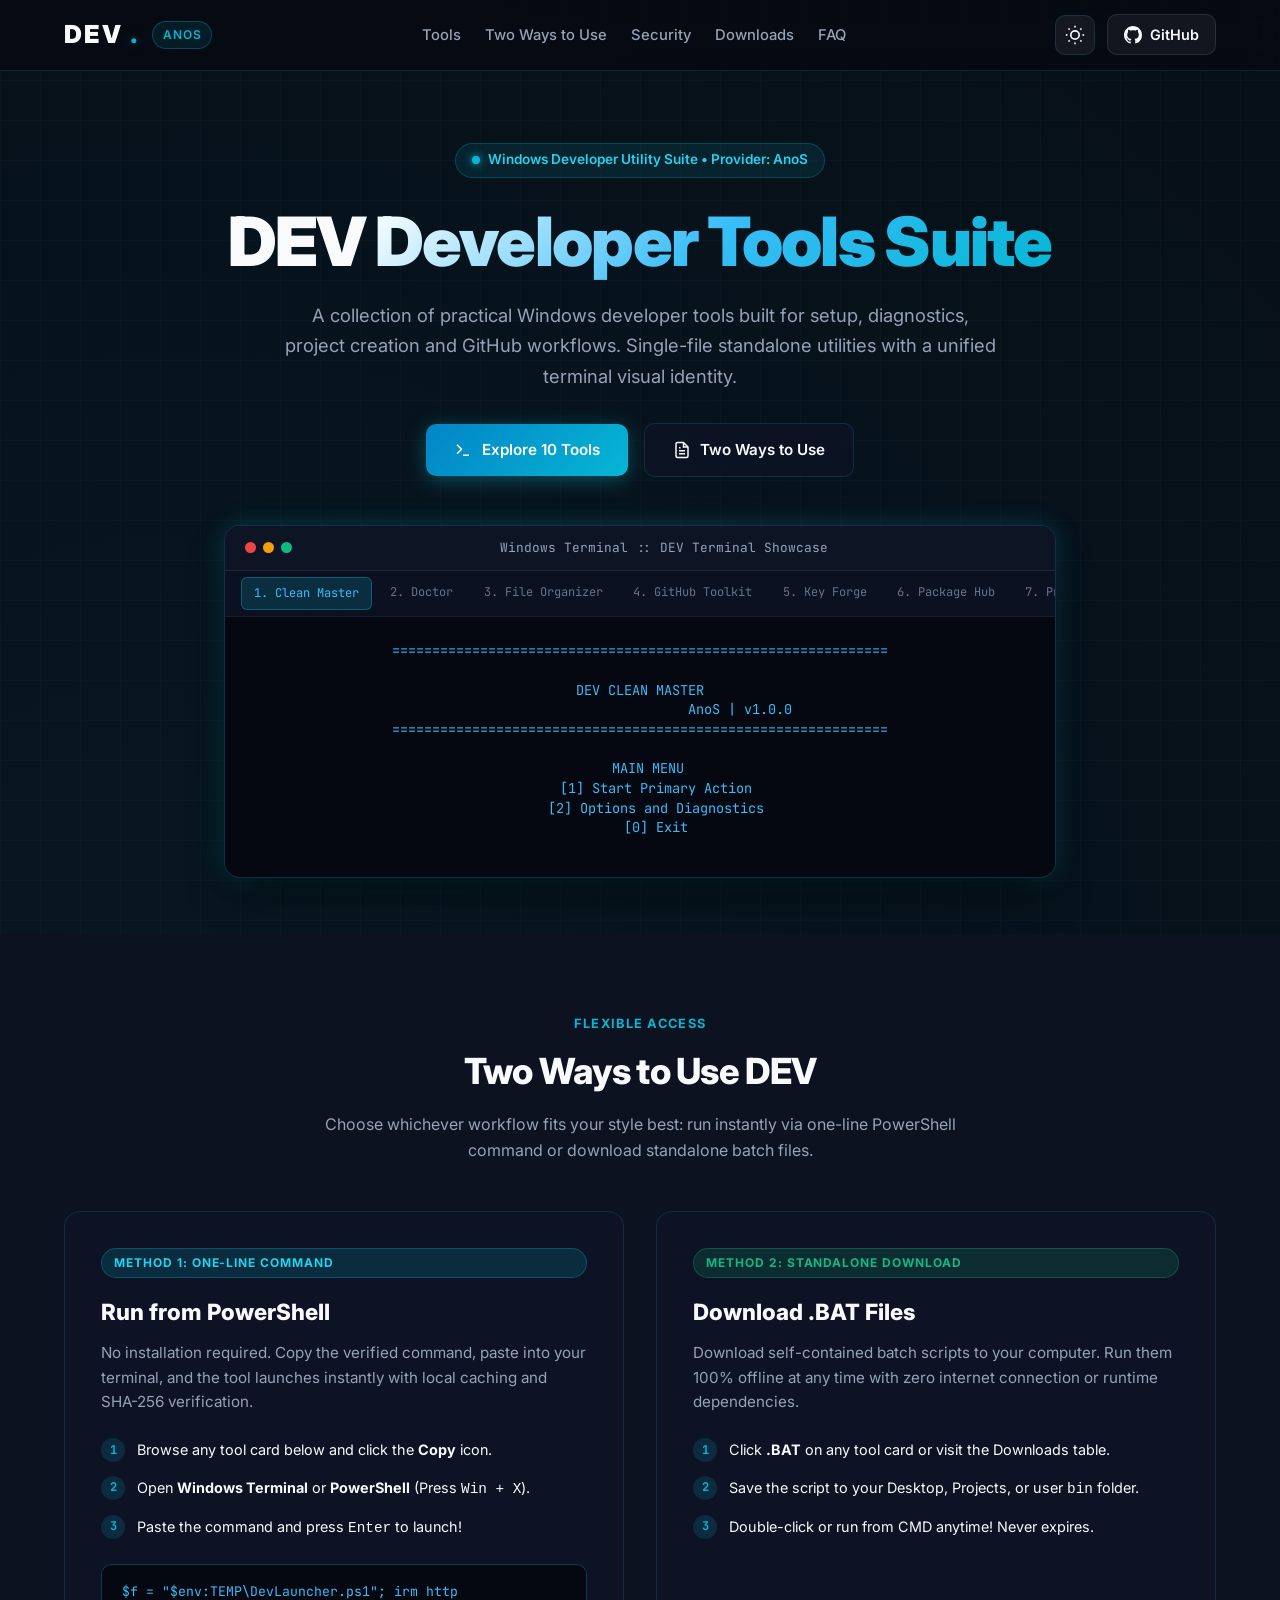
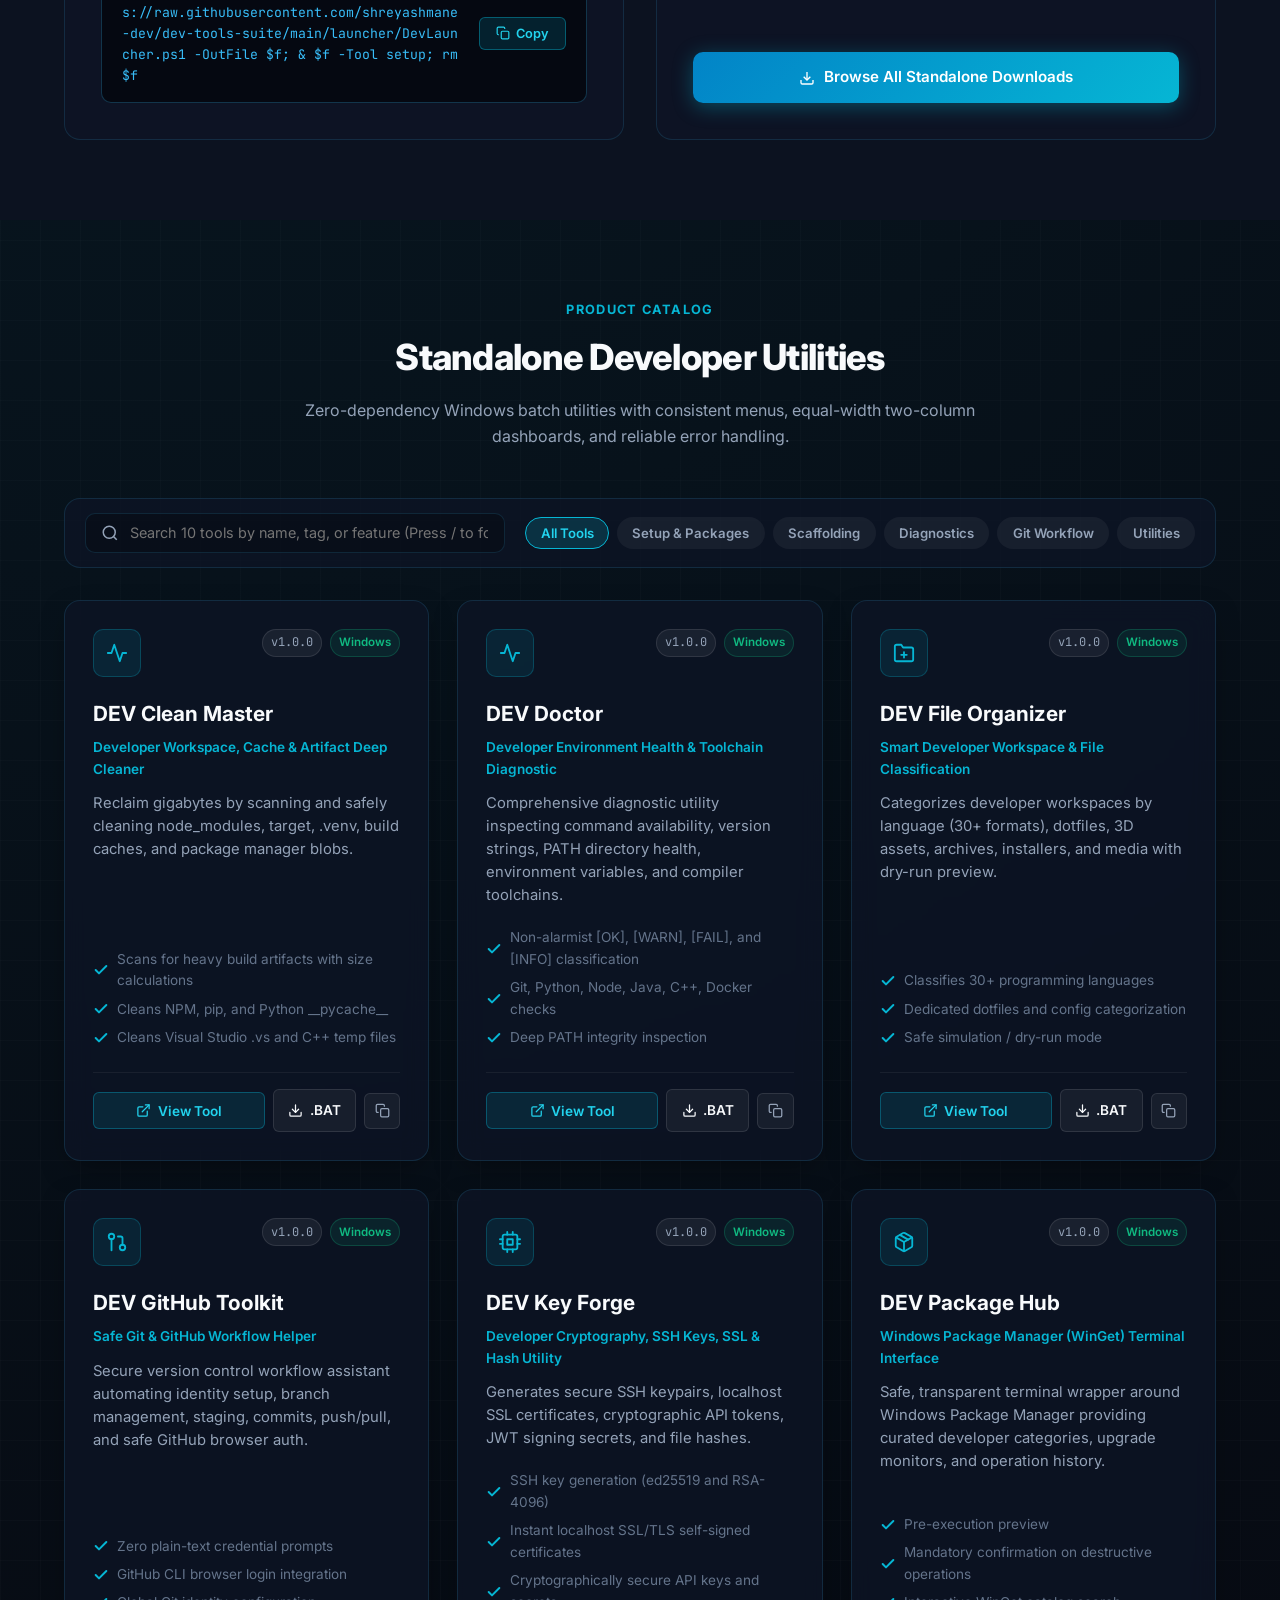
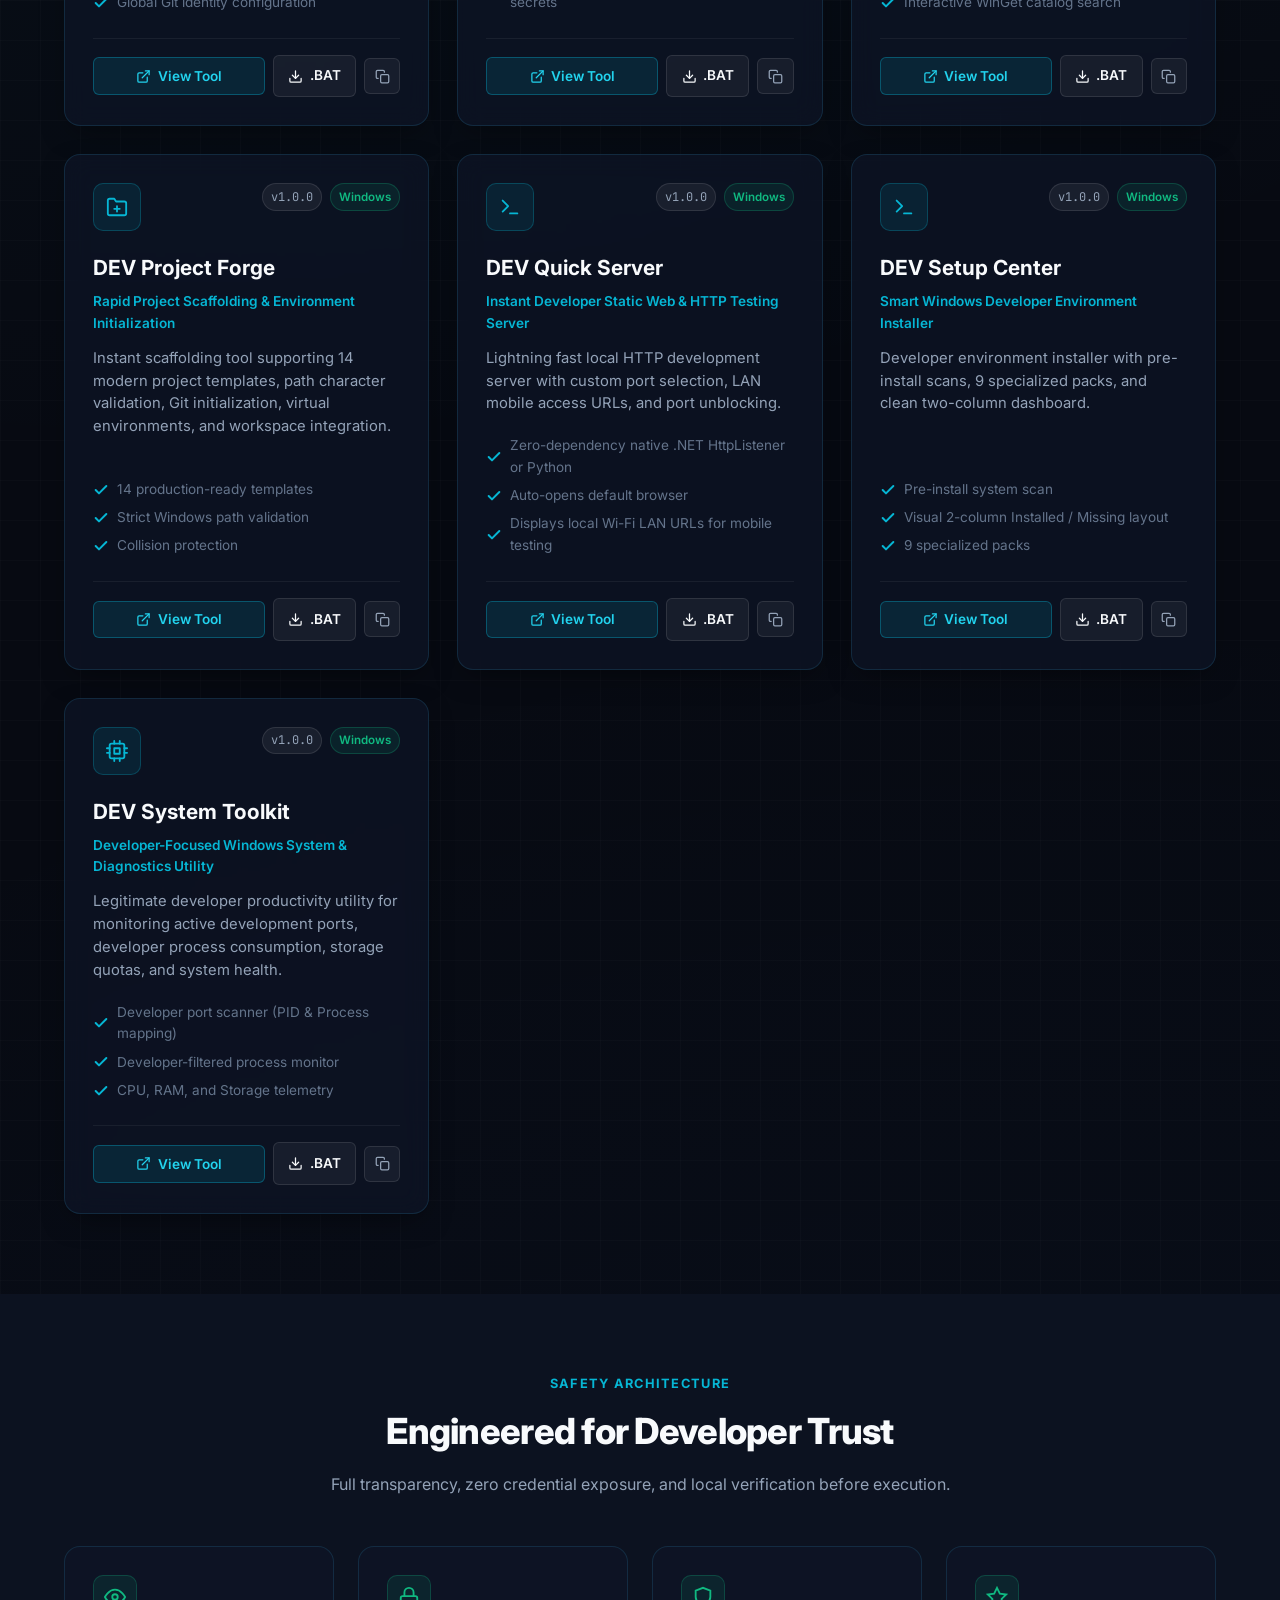
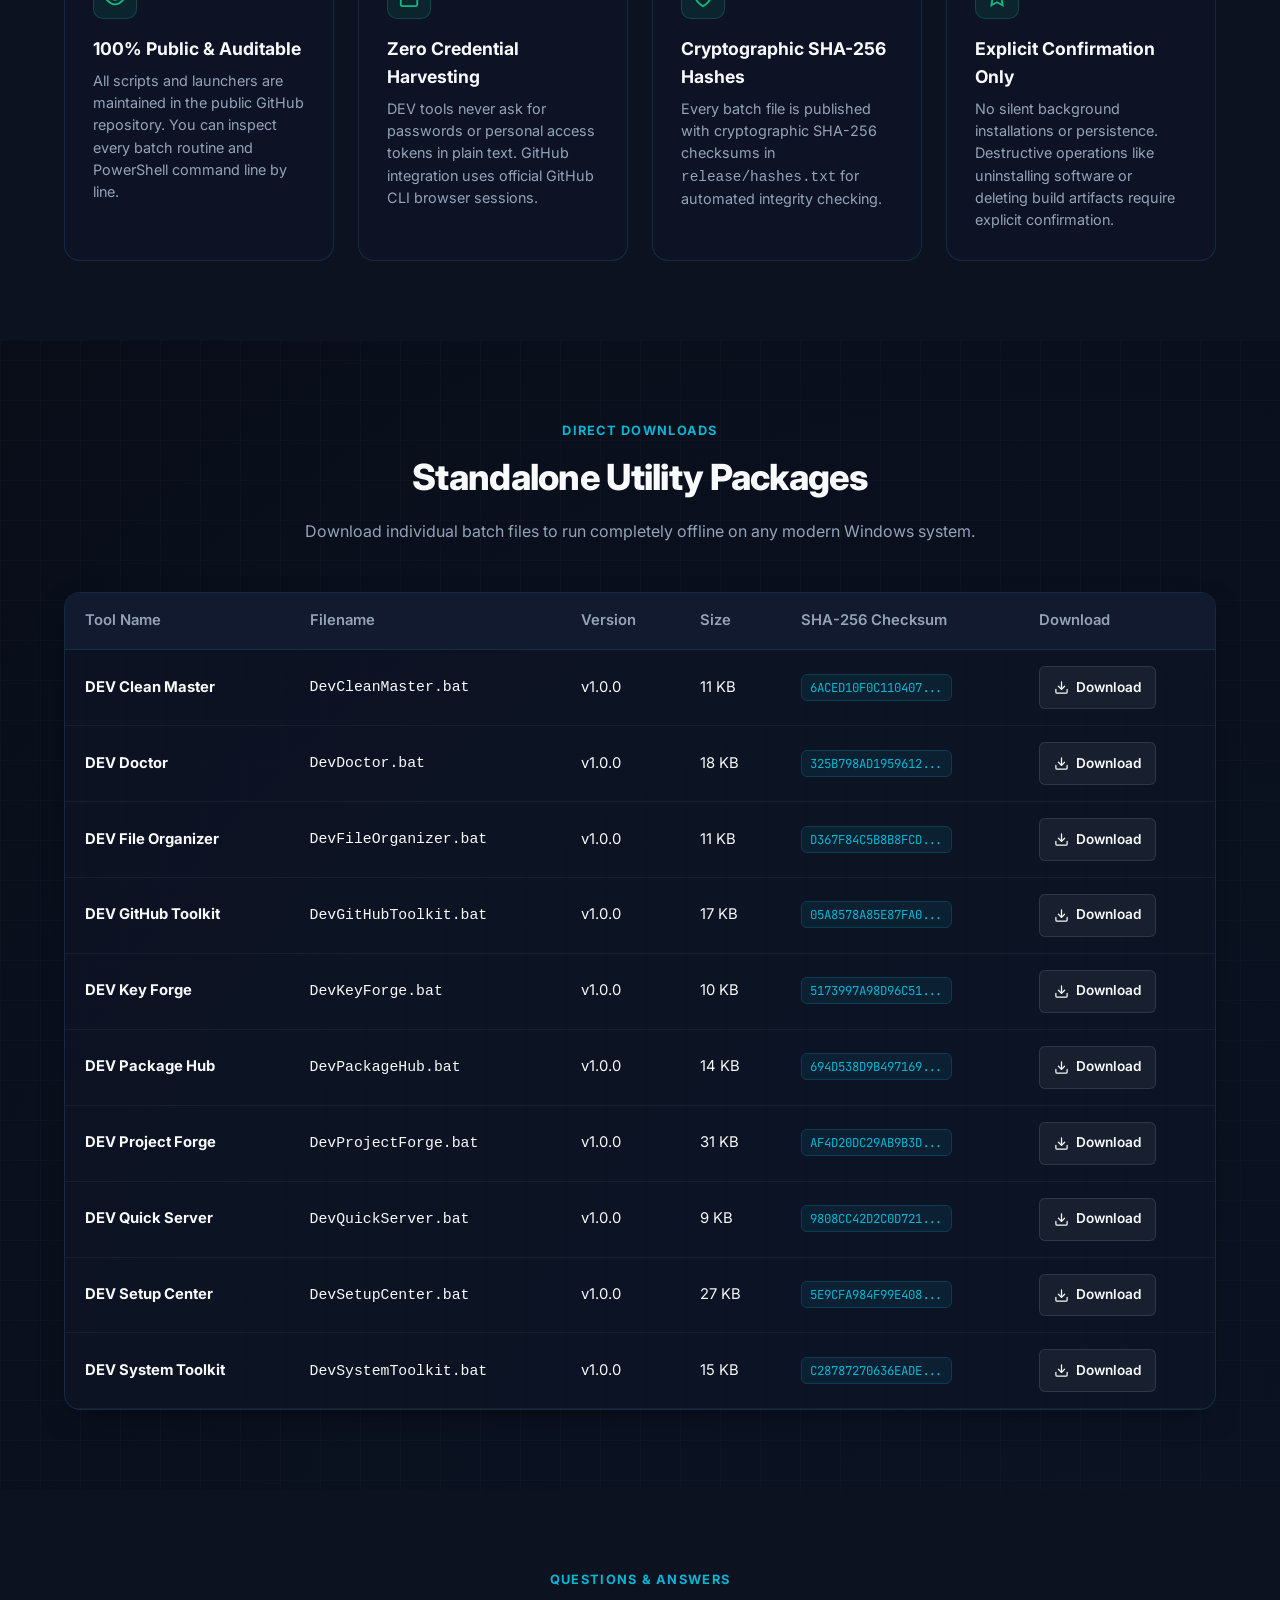
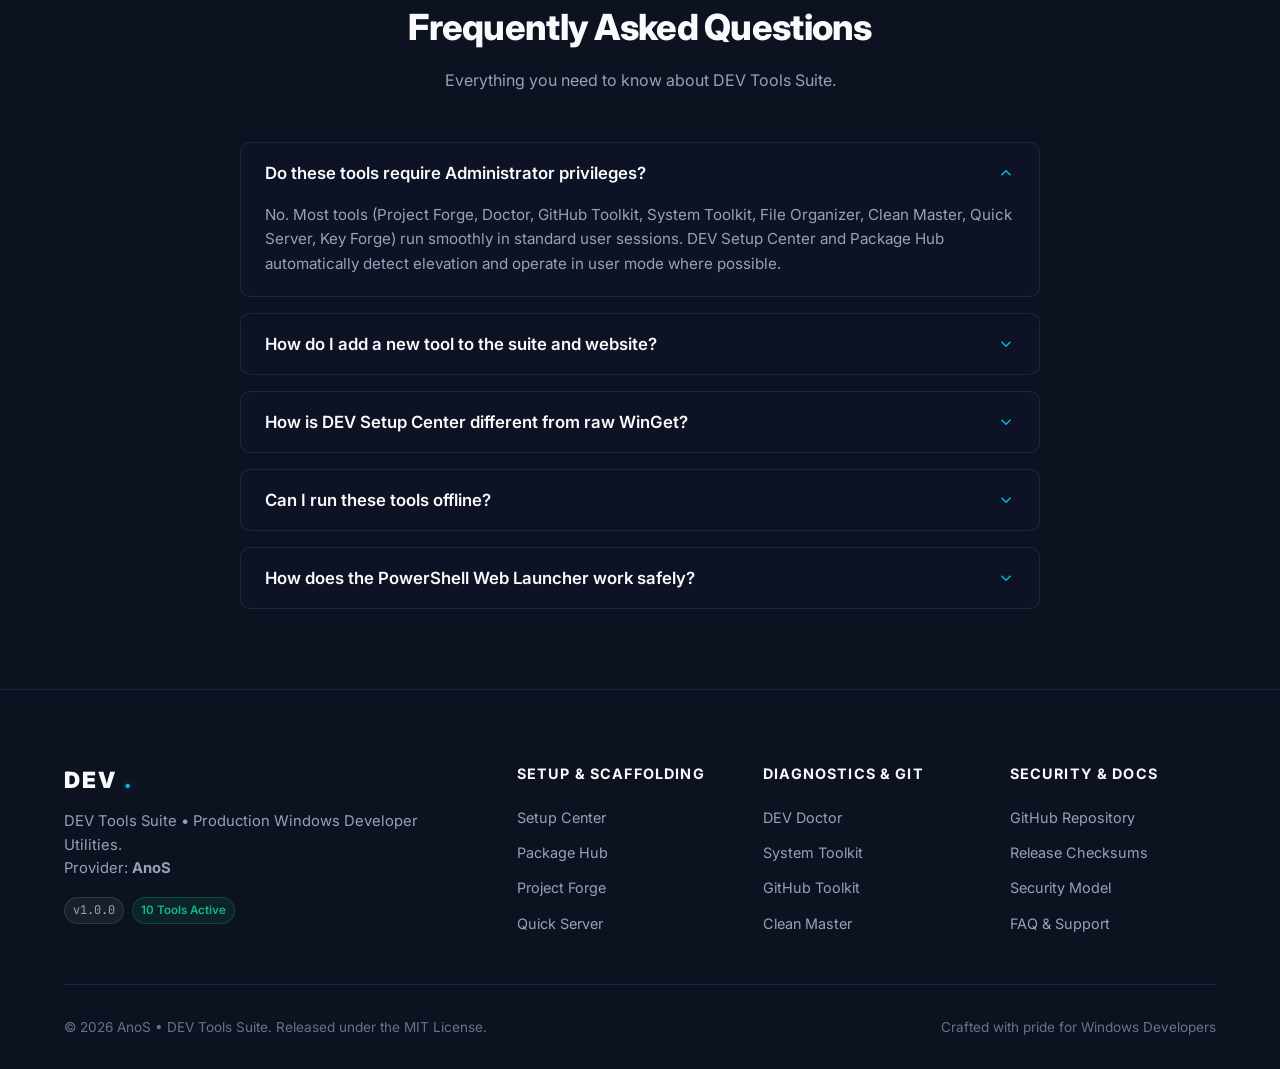
==== commit 60bf0b68: "fix: simplify and quote-protect PowerShell and CMD one-liner launch commands" ====
--- a/index.html
+++ b/index.html
@@ -7,11 +7,11 @@
   <meta name="description" content="A collection of practical, production Windows developer tools built for automated setup, diagnostics, project creation and GitHub workflows. Single-file standalone BAT utilities with unified terminal design.">
   <meta name="keywords" content="windows developer tools, batch scripts, winget installer, dev doctor, project generator, github workflow, file organizer, clean master, dev tools suite, AnoS">
   <meta name="author" content="AnoS">
-  <link rel="canonical" href="https://anos.github.io/DevToolsSuite/">
+  <link rel="canonical" href="https://shreyashmane-dev.github.io/dev-tools-suite/">
 
   <!-- Open Graph / Facebook -->
   <meta property="og:type" content="website">
-  <meta property="og:url" content="https://anos.github.io/DevToolsSuite/">
+  <meta property="og:url" content="https://shreyashmane-dev.github.io/dev-tools-suite/">
   <meta property="og:title" content="DEV Tools Suite :: Production Windows Developer Utilities">
   <meta property="og:description" content="High-performance developer tools for Windows: setup, diagnostics, project scaffolding, and GitHub workflow automation. Standalone zero-dependency utilities.">
 
@@ -75,7 +75,7 @@
           <svg width="20" height="20" viewBox="0 0 24 24" fill="none" stroke="currentColor" stroke-width="2"><circle cx="12" cy="12" r="5"></circle><line x1="12" y1="12" x2="12" y2="3"></line><line x1="12" y1="21" x2="12" y2="23"></line><line x1="4.22" y1="4.22" x2="5.64" y2="5.64"></line><line x1="18.36" y1="18.36" x2="19.78" y2="19.78"></line><line x1="1" y1="12" x2="3" y2="12"></line><line x1="21" y1="12" x2="23" y2="12"></line><line x1="4.22" y1="19.78" x2="5.64" y2="18.36"></line><line x1="18.36" y1="5.64" x2="19.78" y2="4.22"></line></svg>
         </button>
 
-        <a href="https://github.com/AnoS/DevToolsSuite" target="_blank" rel="noopener noreferrer" class="nav-cta">
+        <a href="https://github.com/shreyashmane-dev/dev-tools-suite" target="_blank" rel="noopener noreferrer" class="nav-cta">
           <svg width="18" height="18" viewBox="0 0 24 24" fill="currentColor"><path d="M12 0C5.37 0 0 5.37 0 12c0 5.31 3.435 9.795 8.205 11.385.6.105.825-.255.825-.57 0-.285-.015-1.23-.015-2.235-3.015.555-3.795-.735-4.035-1.41-.135-.345-.72-1.41-1.23-1.695-.42-.225-1.02-.78-.015-.795.945-.015 1.62.87 1.845 1.23 1.08 1.815 2.805 1.305 3.495.99.105-.78.42-1.305.765-1.605-2.67-.3-5.46-1.335-5.46-5.925 0-1.305.465-2.385 1.23-3.225-.12-.3-.54-1.53.12-3.18 0 0 1.005-.315 3.3 1.23.96-.27 1.98-.405 3-.405s2.04.135 3 .405c2.295-1.56 3.3-1.23 3.3-1.23.66 1.65.24 2.88.12 3.18.765.84 1.23 1.905 1.23 3.225 0 4.605-2.805 5.625-5.475 5.925.435.375.81 1.095.81 2.22 0 1.605-.015 2.895-.015 3.3 0 .315.225.69.825.57A12.02 12.02 0 0024 12c0-6.63-5.37-12-12-12z"/></svg>
           GitHub
         </a>
@@ -164,8 +164,8 @@
             </li>
           </ul>
           <div class="ps-command-box" style="margin-top: auto;">
-            <span class="ps-command-text">powershell -ExecutionPolicy Bypass -File .\launcher\DevLauncher.ps1 -Tool setup</span>
-            <button class="btn-copy-command" onclick="copyPowerShell(this, 'powershell -ExecutionPolicy Bypass -Command &quot;$f=\&quot;$env:TEMP\\DevLauncher.ps1\&quot;; [Net.ServicePointManager]::SecurityProtocol = [Net.SecurityProtocolType]::Tls12; Invoke-WebRequest -Uri \'https://raw.githubusercontent.com/AnoS/DevToolsSuite/main/launcher/DevLauncher.ps1\' -OutFile $f; &amp; $f -Tool setup; Remove-Item -Force $f&quot;')">
+            <span class="ps-command-text">$f = "$env:TEMP\DevLauncher.ps1"; irm https://raw.githubusercontent.com/shreyashmane-dev/dev-tools-suite/main/launcher/DevLauncher.ps1 -OutFile $f; &amp; $f -Tool setup; rm $f</span>
+            <button class="btn-copy-command" onclick="copyPowerShell(this, '$f = &quot;$env:TEMP\\DevLauncher.ps1&quot;; irm https://raw.githubusercontent.com/shreyashmane-dev/dev-tools-suite/main/launcher/DevLauncher.ps1 -OutFile $f; &amp; $f -Tool setup; rm $f')">
               <svg width="14" height="14" viewBox="0 0 24 24" fill="none" stroke="currentColor" stroke-width="2"><rect x="9" y="9" width="13" height="13" rx="2" ry="2"></rect><path d="M5 15H4a2 2 0 0 1-2-2V4a2 2 0 0 1 2-2h9a2 2 0 0 1 2 2v1"></path></svg>
               Copy
             </button>
@@ -481,7 +481,7 @@
         <div class="footer-col">
           <h4>Security & Docs</h4>
           <ul>
-            <li><a href="https://github.com/AnoS/DevToolsSuite" target="_blank" rel="noopener noreferrer">GitHub Repository</a></li>
+            <li><a href="https://github.com/shreyashmane-dev/dev-tools-suite" target="_blank" rel="noopener noreferrer">GitHub Repository</a></li>
             <li><a href="#downloads">Release Checksums</a></li>
             <li><a href="#security">Security Model</a></li>
             <li><a href="#faq">FAQ & Support</a></li>
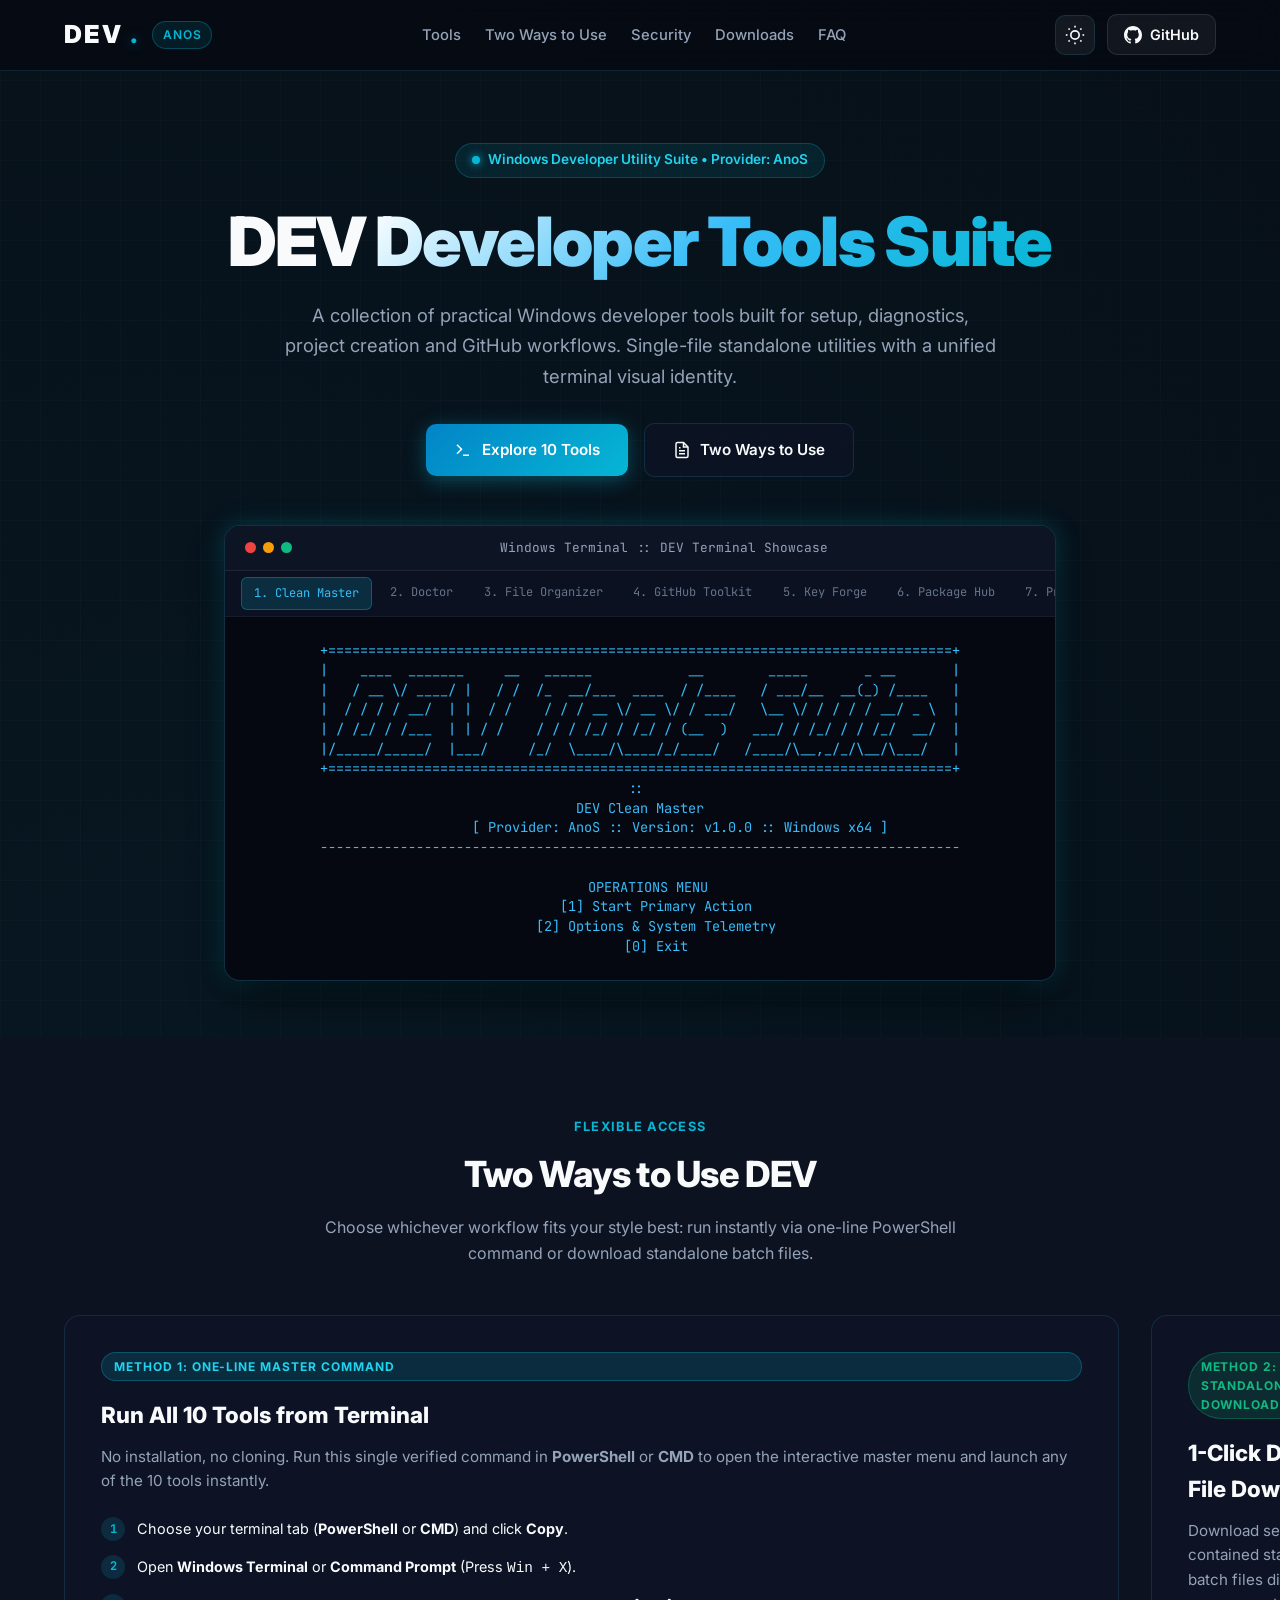
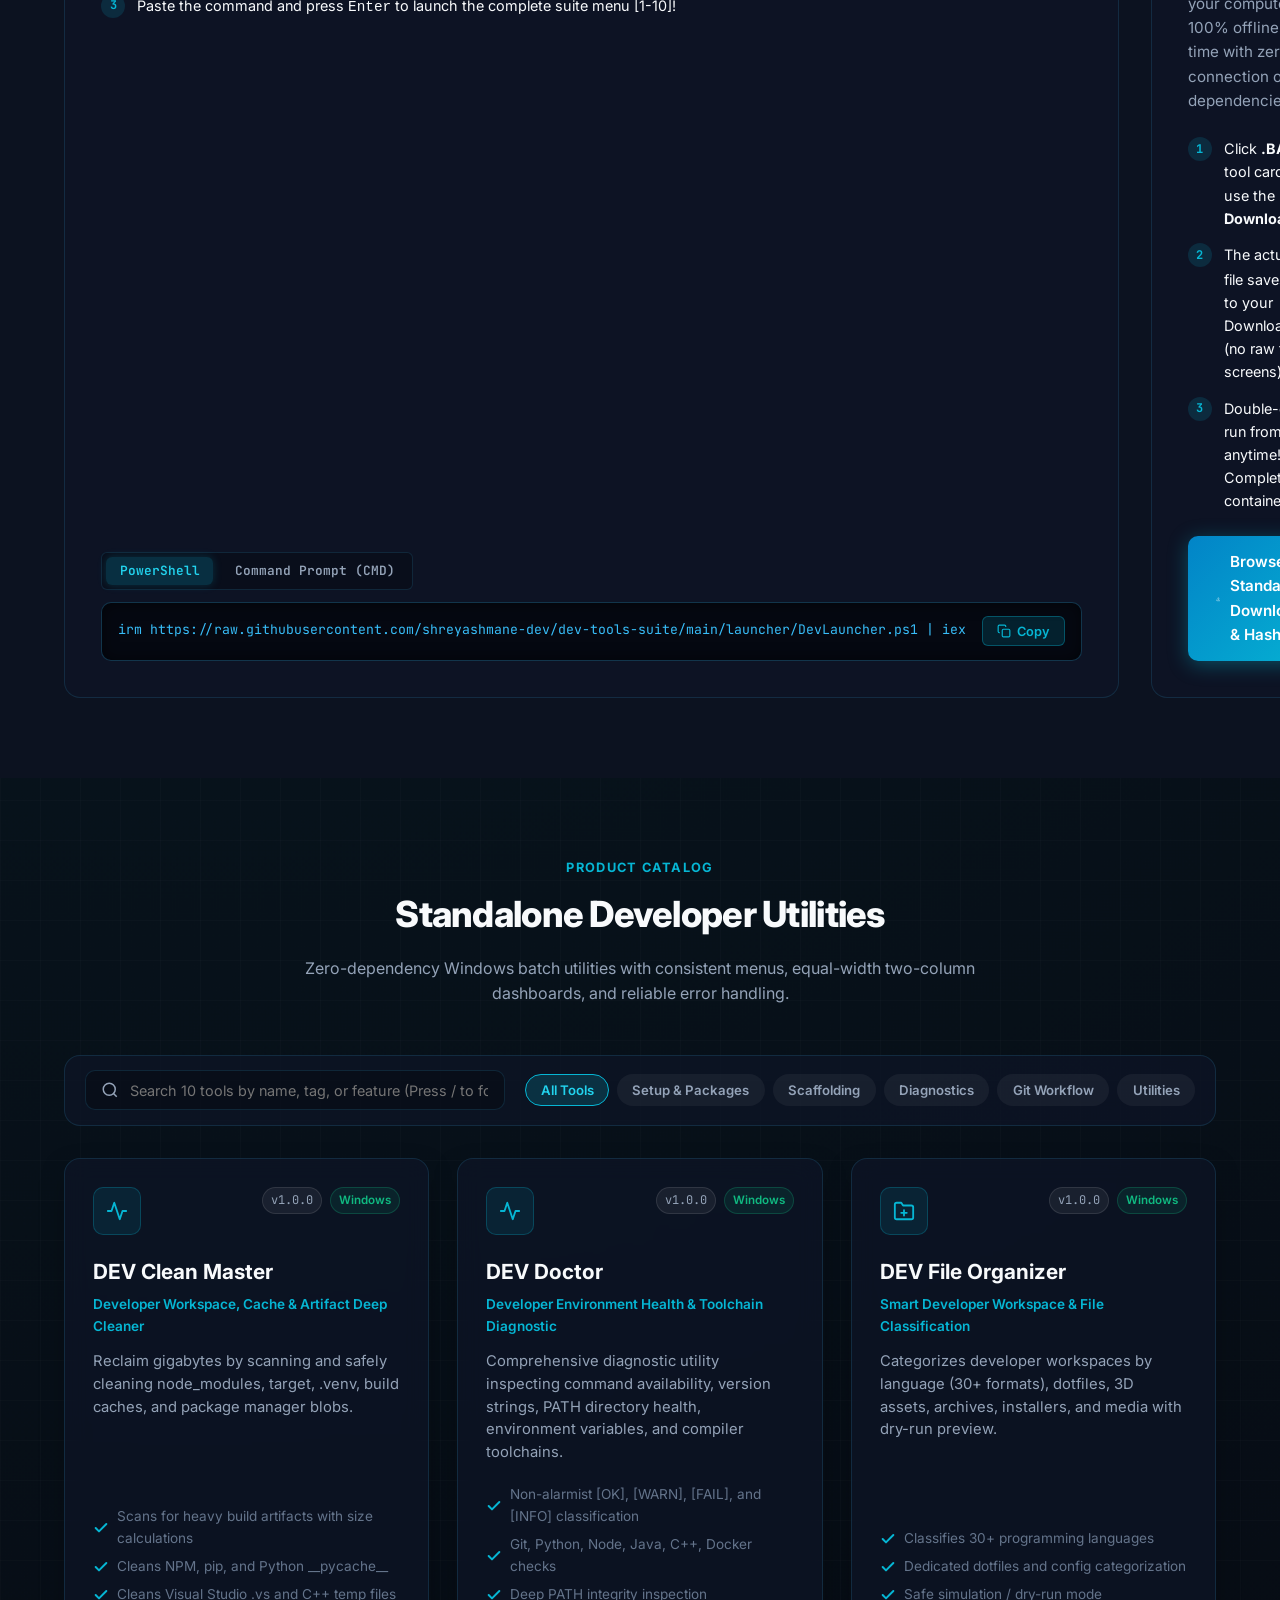
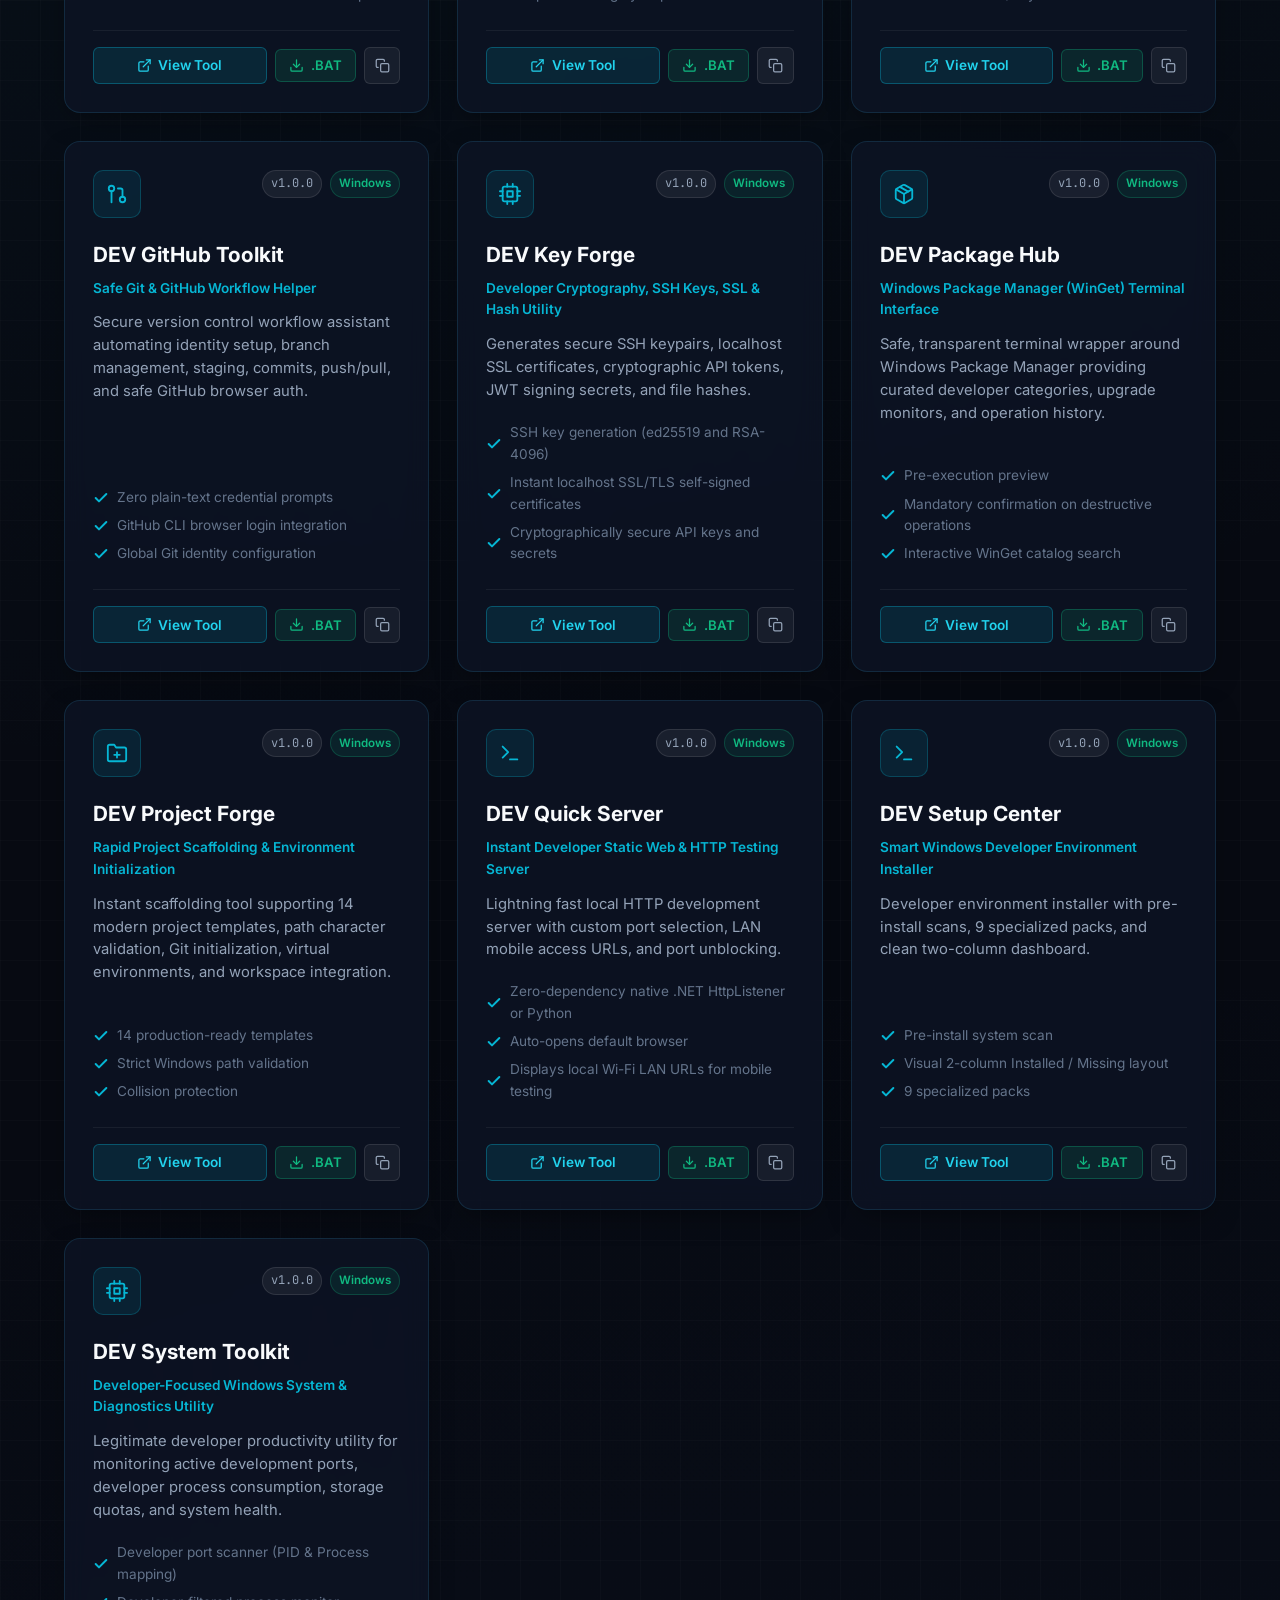
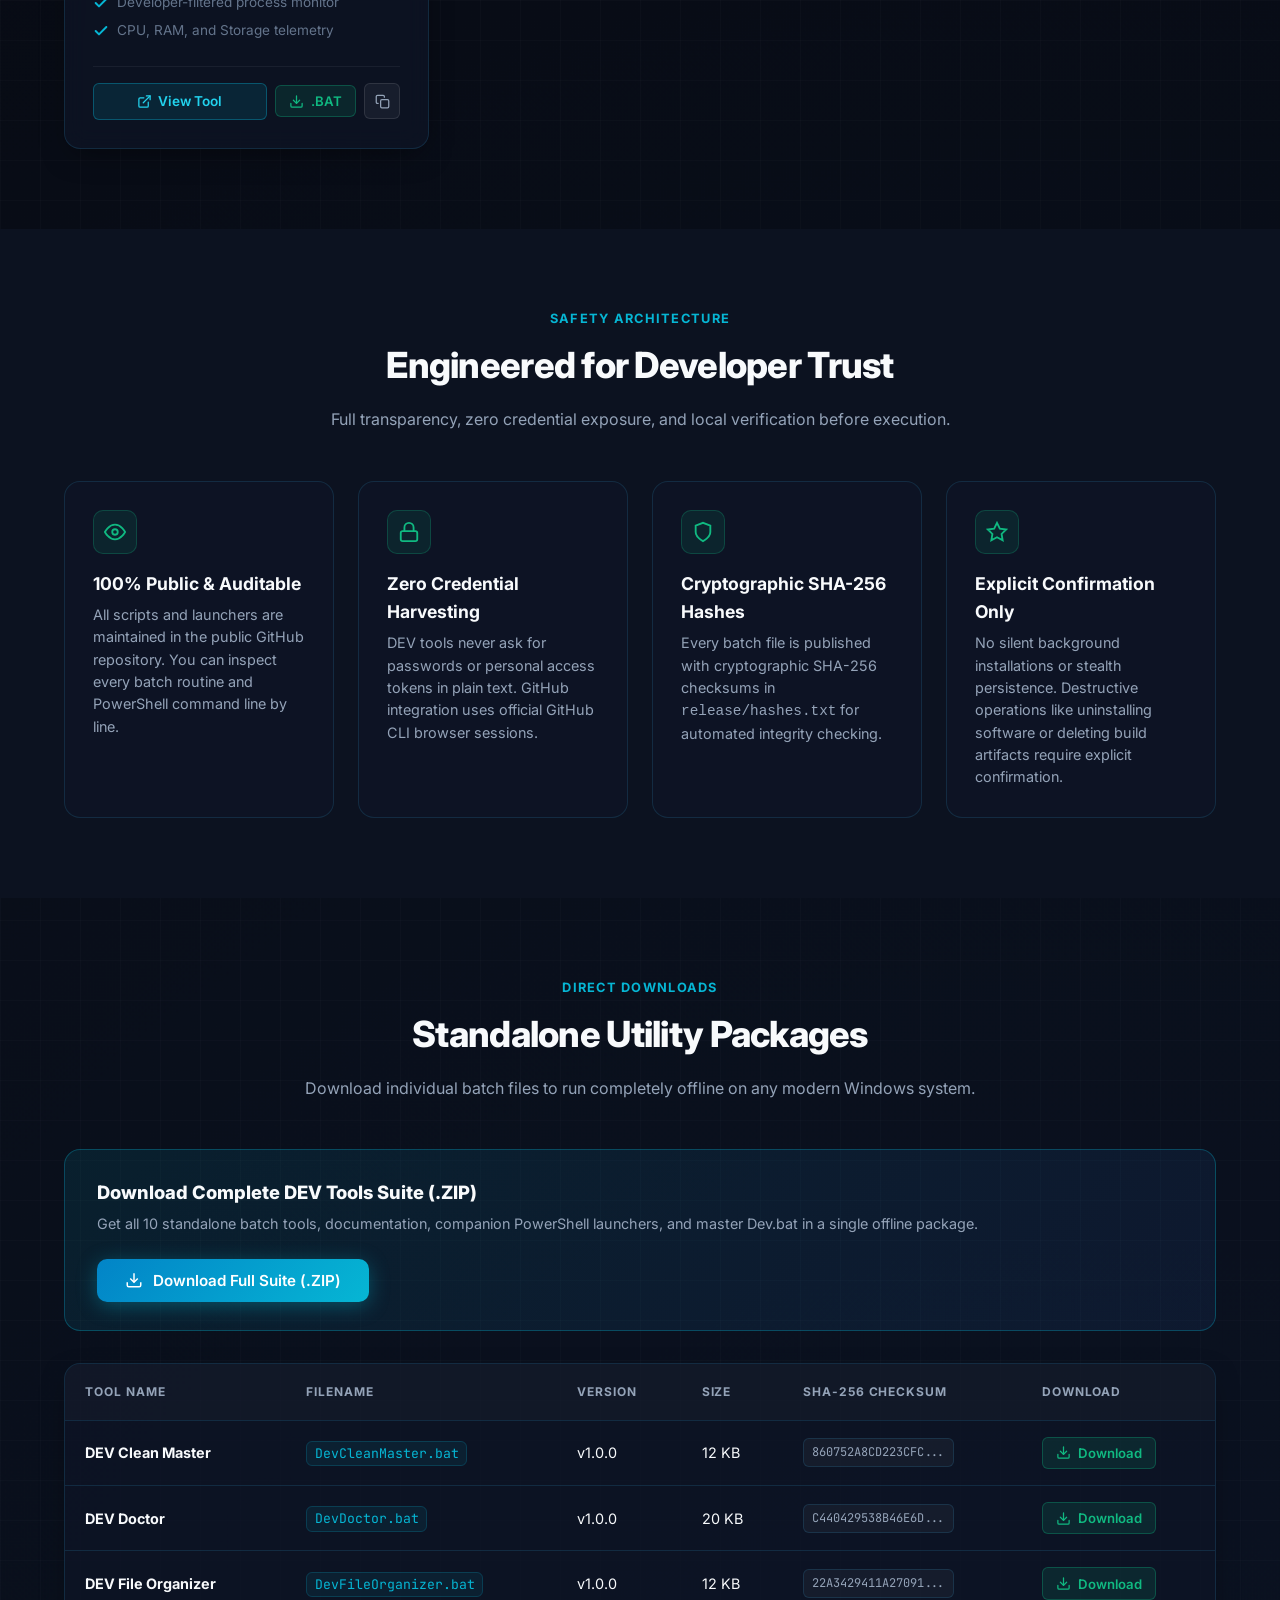
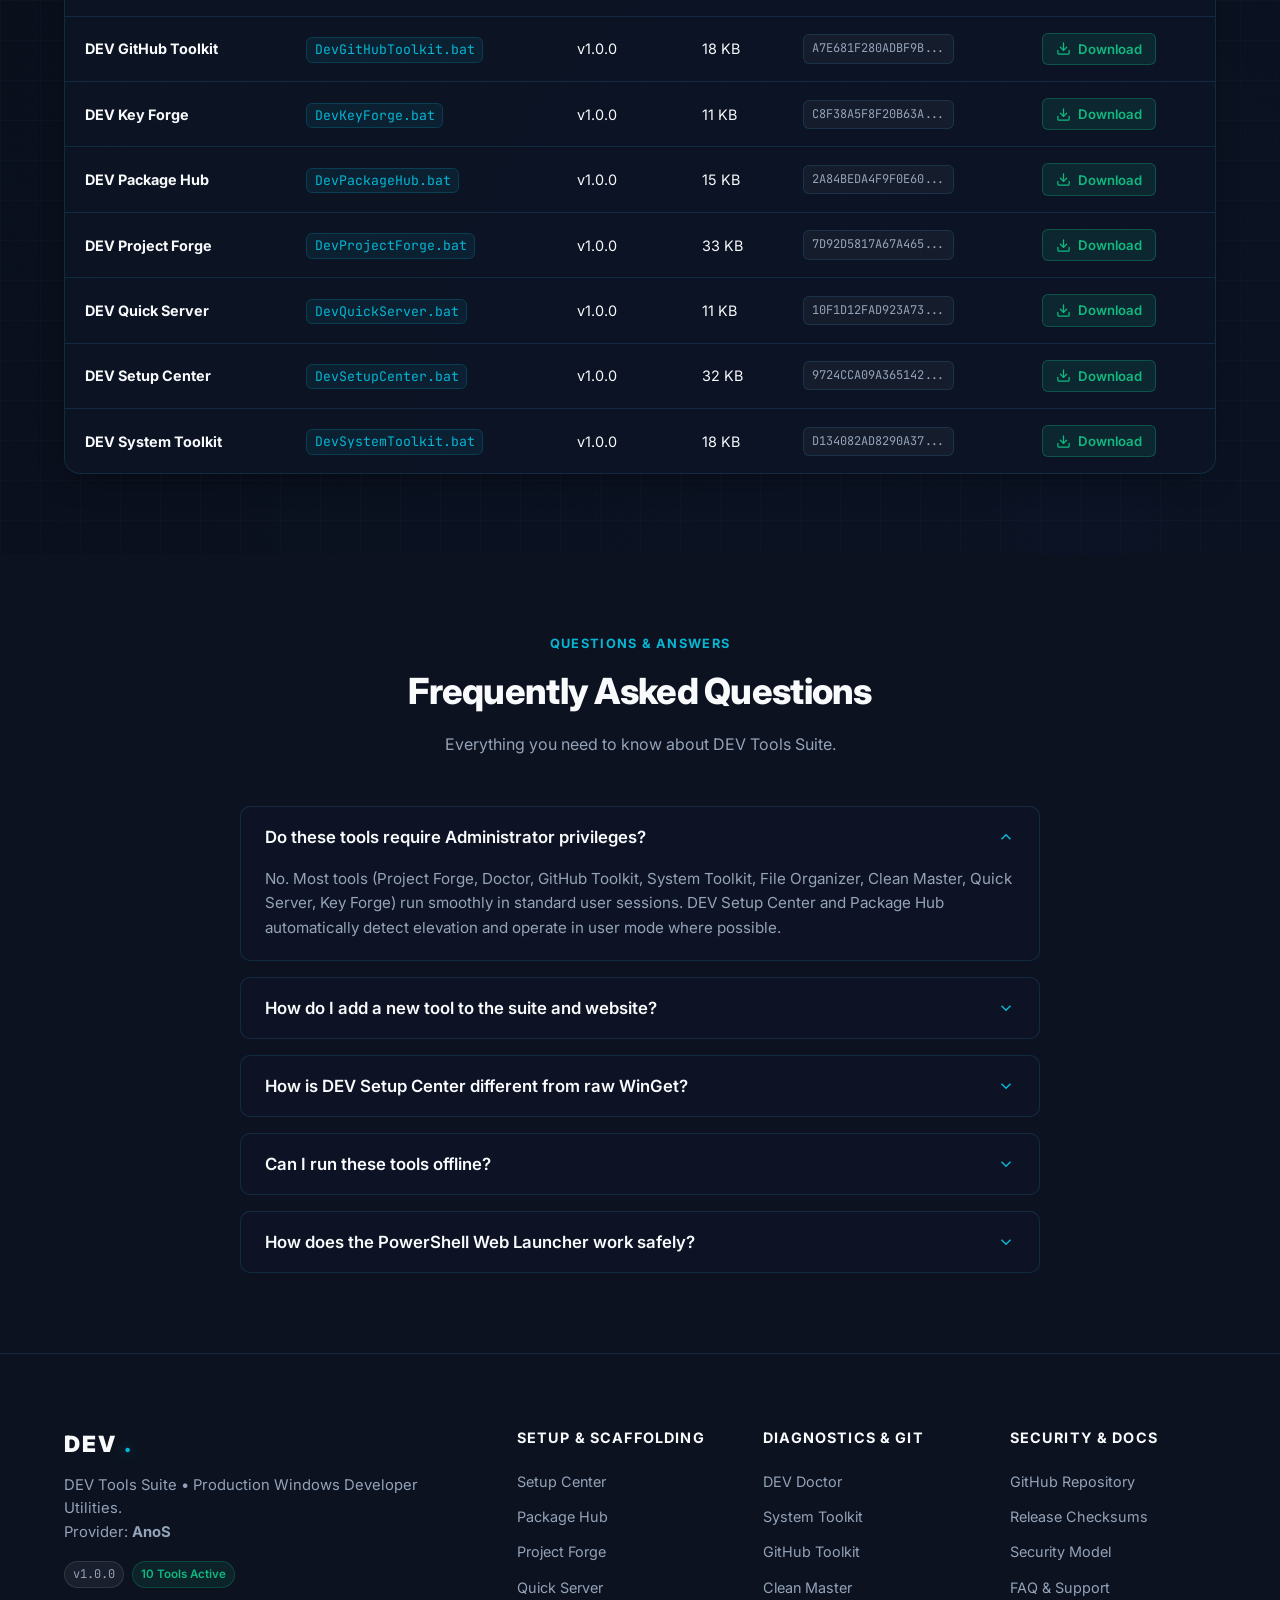
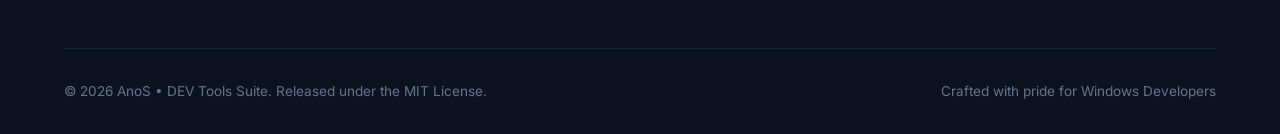
==== commit e772101c: "feat: shorten master launch command for PowerShell/CMD and enable reliable 1-click BAT downloads" ====
--- a/index.html
+++ b/index.html
@@ -72,7 +72,7 @@
       <div class="nav-actions">
         <!-- Theme Changer Toggle -->
         <button class="theme-toggle-btn" id="themeToggleBtn" aria-label="Toggle visual theme" title="Toggle Theme (Cyber / Midnight / Studio Light)">
-          <svg width="20" height="20" viewBox="0 0 24 24" fill="none" stroke="currentColor" stroke-width="2"><circle cx="12" cy="12" r="5"></circle><line x1="12" y1="12" x2="12" y2="3"></line><line x1="12" y1="21" x2="12" y2="23"></line><line x1="4.22" y1="4.22" x2="5.64" y2="5.64"></line><line x1="18.36" y1="18.36" x2="19.78" y2="19.78"></line><line x1="1" y1="12" x2="3" y2="12"></line><line x1="21" y1="12" x2="23" y2="12"></line><line x1="4.22" y1="19.78" x2="5.64" y2="18.36"></line><line x1="18.36" y1="5.64" x2="19.78" y2="4.22"></line></svg>
+          <svg width="20" height="20" viewBox="0 0 24 24" fill="none" stroke="currentColor" stroke-width="2"><circle cx="12" cy="12" r="5"></circle><line x1="12" y1="1" x2="12" y2="3"></line><line x1="12" y1="21" x2="12" y2="23"></line><line x1="4.22" y1="4.22" x2="5.64" y2="5.64"></line><line x1="18.36" y1="18.36" x2="19.78" y2="19.78"></line><line x1="1" y1="12" x2="3" y2="12"></line><line x1="21" y1="12" x2="23" y2="12"></line><line x1="4.22" y1="19.78" x2="5.64" y2="18.36"></line><line x1="18.36" y1="5.64" x2="19.78" y2="4.22"></line></svg>
         </button>
 
         <a href="https://github.com/shreyashmane-dev/dev-tools-suite" target="_blank" rel="noopener noreferrer" class="nav-cta">
@@ -144,59 +144,65 @@
       <div class="two-ways-container">
         <!-- Way 1: Command -->
         <div class="way-box">
-          <span class="way-badge cmd">Method 1: One-Line Command</span>
-          <h3 class="way-title">Run from PowerShell</h3>
+          <span class="way-badge cmd">Method 1: One-Line Master Command</span>
+          <h3 class="way-title">Run All 10 Tools from Terminal</h3>
           <p class="way-desc">
-            No installation required. Copy the verified command, paste into your terminal, and the tool launches instantly with local caching and SHA-256 verification.
+            No installation, no cloning. Run this single verified command in <strong>PowerShell</strong> or <strong>CMD</strong> to open the interactive master menu and launch any of the 10 tools instantly.
           </p>
           <ul class="way-steps">
             <li>
               <span class="step-num-pill">1</span>
-              <span>Browse any tool card below and click the <strong>Copy</strong> icon.</span>
+              <span>Choose your terminal tab (<strong>PowerShell</strong> or <strong>CMD</strong>) and click <strong>Copy</strong>.</span>
             </li>
             <li>
               <span class="step-num-pill">2</span>
-              <span>Open <strong>Windows Terminal</strong> or <strong>PowerShell</strong> (Press <kbd>Win + X</kbd>).</span>
+              <span>Open <strong>Windows Terminal</strong> or <strong>Command Prompt</strong> (Press <kbd>Win + X</kbd>).</span>
             </li>
             <li>
               <span class="step-num-pill">3</span>
-              <span>Paste the command and press <kbd>Enter</kbd> to launch!</span>
+              <span>Paste the command and press <kbd>Enter</kbd> to launch the complete suite menu [1-10]!</span>
             </li>
           </ul>
-          <div class="ps-command-box" style="margin-top: auto;">
-            <span class="ps-command-text">$f = "$env:TEMP\DevLauncher.ps1"; irm https://raw.githubusercontent.com/shreyashmane-dev/dev-tools-suite/main/launcher/DevLauncher.ps1 -OutFile $f; &amp; $f -Tool setup; rm $f</span>
-            <button class="btn-copy-command" onclick="copyPowerShell(this, '$f = &quot;$env:TEMP\\DevLauncher.ps1&quot;; irm https://raw.githubusercontent.com/shreyashmane-dev/dev-tools-suite/main/launcher/DevLauncher.ps1 -OutFile $f; &amp; $f -Tool setup; rm $f')">
-              <svg width="14" height="14" viewBox="0 0 24 24" fill="none" stroke="currentColor" stroke-width="2"><rect x="9" y="9" width="13" height="13" rx="2" ry="2"></rect><path d="M5 15H4a2 2 0 0 1-2-2V4a2 2 0 0 1 2-2h9a2 2 0 0 1 2 2v1"></path></svg>
-              Copy
-            </button>
+          <div class="command-switcher-wrapper">
+            <div class="cmd-tab-group">
+              <button class="cmd-tab active" id="tabPs" onclick="switchCommandTab('powershell')">PowerShell</button>
+              <button class="cmd-tab" id="tabCmd" onclick="switchCommandTab('cmd')">Command Prompt (CMD)</button>
+            </div>
+            <div class="ps-command-box">
+              <span class="ps-command-text" id="mainCmdText">irm https://raw.githubusercontent.com/shreyashmane-dev/dev-tools-suite/main/launcher/DevLauncher.ps1 | iex</span>
+              <button class="btn-copy-command" id="mainCopyBtn" onclick="copyMainCommand(this)" title="Copy Command">
+                <svg width="14" height="14" viewBox="0 0 24 24" fill="none" stroke="currentColor" stroke-width="2"><rect x="9" y="9" width="13" height="13" rx="2" ry="2"></rect><path d="M5 15H4a2 2 0 0 1-2-2V4a2 2 0 0 1 2-2h9a2 2 0 0 1 2 2v1"></path></svg>
+                Copy
+              </button>
+            </div>
           </div>
         </div>
 
         <!-- Way 2: Download -->
         <div class="way-box">
-          <span class="way-badge bat">Method 2: Standalone Download</span>
-          <h3 class="way-title">Download .BAT Files</h3>
+          <span class="way-badge bat">Method 2: Standalone .BAT Download</span>
+          <h3 class="way-title">1-Click Direct File Download</h3>
           <p class="way-desc">
-            Download self-contained batch scripts to your computer. Run them 100% offline at any time with zero internet connection or runtime dependencies.
+            Download self-contained standalone batch files directly to your computer. Runs 100% offline at any time with zero internet connection or runtime dependencies.
           </p>
           <ul class="way-steps">
             <li>
               <span class="step-num-pill">1</span>
-              <span>Click <strong>.BAT</strong> on any tool card or visit the Downloads table.</span>
+              <span>Click <strong>.BAT</strong> on any tool card below or use the <strong>Downloads</strong> table.</span>
             </li>
             <li>
               <span class="step-num-pill">2</span>
-              <span>Save the script to your Desktop, Projects, or user <code>bin</code> folder.</span>
+              <span>The actual <code>.BAT</code> file saves instantly to your Downloads folder (no raw text screens).</span>
             </li>
             <li>
               <span class="step-num-pill">3</span>
-              <span>Double-click or run from CMD anytime! Never expires.</span>
+              <span>Double-click or run from CMD anytime! Completely self-contained.</span>
             </li>
           </ul>
           <div style="margin-top: auto;">
             <a href="#downloads" class="btn-primary" style="width: 100%; justify-content: center;">
               <svg width="16" height="16" viewBox="0 0 24 24" fill="none" stroke="currentColor" stroke-width="2"><path d="M21 15v4a2 2 0 0 1-2 2H5a2 2 0 0 1-2-2v-4"></path><polyline points="7 10 12 15 17 10"></polyline><line x1="12" y1="15" x2="12" y2="3"></line></svg>
-              Browse All Standalone Downloads
+              Browse All Standalone Downloads &amp; Hashes
             </a>
           </div>
         </div>
@@ -231,7 +237,7 @@
         </div>
       </div>
 
-      <!-- Dynamically rendered from site/data/tools.json -->
+      <!-- Dynamically rendered from tools.json -->
       <div class="tools-grid" id="toolsGrid"></div>
     </div>
   </section>
@@ -284,7 +290,7 @@
           </div>
           <div class="sec-content">
             <h3>Explicit Confirmation Only</h3>
-            <p>No silent background installations or persistence. Destructive operations like uninstalling software or deleting build artifacts require explicit confirmation.</p>
+            <p>No silent background installations or stealth persistence. Destructive operations like uninstalling software or deleting build artifacts require explicit confirmation.</p>
           </div>
         </div>
       </div>
@@ -302,7 +308,19 @@
         </p>
       </div>
 
-      <div class="downloads-table-wrapper">
+      <!-- Full Suite Download CTA -->
+      <div class="suite-zip-cta">
+        <div class="suite-zip-info">
+          <h3>Download Complete DEV Tools Suite (.ZIP)</h3>
+          <p>Get all 10 standalone batch tools, documentation, companion PowerShell launchers, and master Dev.bat in a single offline package.</p>
+        </div>
+        <button onclick="downloadAllZip(event)" class="btn-primary" style="padding: 0.75rem 1.75rem; cursor: pointer;">
+          <svg width="18" height="18" viewBox="0 0 24 24" fill="none" stroke="currentColor" stroke-width="2"><path d="M21 15v4a2 2 0 0 1-2 2H5a2 2 0 0 1-2-2v-4"></path><polyline points="7 10 12 15 17 10"></polyline><line x1="12" y1="15" x2="12" y2="3"></line></svg>
+          Download Full Suite (.ZIP)
+        </button>
+      </div>
+
+      <div class="downloads-table-container downloads-table-wrapper">
         <table class="downloads-table">
           <thead>
             <tr>
--- a/site/css/style.css
+++ b/site/css/style.css
@@ -1191,6 +1191,231 @@
   border-top: 1px solid var(--border-subtle);
   font-size: 0.85rem;
   color: var(--text-dark);
+}
+
+/* Command Switcher & Code Box */
+.command-switcher-wrapper {
+  margin-top: auto;
+  display: flex;
+  flex-direction: column;
+  gap: 0.75rem;
+}
+
+.cmd-tab-group {
+  display: flex;
+  gap: 0.5rem;
+  background: rgba(0, 0, 0, 0.25);
+  padding: 0.25rem;
+  border-radius: var(--radius-sm);
+  border: 1px solid var(--border-subtle);
+  width: fit-content;
+}
+
+.cmd-tab {
+  padding: 0.35rem 0.85rem;
+  background: transparent;
+  border: none;
+  border-radius: var(--radius-sm);
+  color: var(--text-muted);
+  font-family: var(--font-mono);
+  font-size: 0.8rem;
+  font-weight: 600;
+  cursor: pointer;
+  transition: var(--transition);
+}
+
+.cmd-tab:hover {
+  color: var(--text-main);
+}
+
+.cmd-tab.active {
+  background: rgba(6, 182, 212, 0.2);
+  color: var(--color-cyan-glow);
+  box-shadow: 0 0 10px rgba(6, 182, 212, 0.2);
+}
+
+.ps-command-box {
+  background: #050811;
+  border: 1px solid rgba(56, 189, 248, 0.25);
+  border-radius: var(--radius-md);
+  padding: 0.85rem 1rem;
+  display: flex;
+  align-items: center;
+  justify-content: space-between;
+  gap: 1rem;
+  position: relative;
+  box-shadow: inset 0 0 15px rgba(0, 0, 0, 0.5);
+  transition: var(--transition);
+}
+
+.ps-command-box:hover {
+  border-color: var(--border-glow);
+}
+
+.ps-command-text {
+  font-family: var(--font-mono);
+  font-size: 0.825rem;
+  color: #38bdf8;
+  overflow-x: auto;
+  white-space: nowrap;
+  padding-bottom: 2px;
+  line-height: 1.4;
+  flex: 1;
+}
+
+.ps-command-text::-webkit-scrollbar {
+  height: 4px;
+}
+.ps-command-text::-webkit-scrollbar-thumb {
+  background: rgba(56, 189, 248, 0.3);
+  border-radius: 2px;
+}
+
+.btn-copy-command {
+  background: rgba(6, 182, 212, 0.15);
+  border: 1px solid rgba(6, 182, 212, 0.35);
+  color: var(--color-cyan);
+  padding: 0.4rem 0.85rem;
+  border-radius: var(--radius-sm);
+  font-size: 0.8rem;
+  font-weight: 600;
+  cursor: pointer;
+  display: inline-flex;
+  align-items: center;
+  gap: 0.4rem;
+  transition: var(--transition);
+  white-space: nowrap;
+  flex-shrink: 0;
+}
+
+.btn-copy-command:hover {
+  background: var(--color-cyan);
+  color: #030712;
+  box-shadow: 0 0 12px rgba(6, 182, 212, 0.5);
+}
+
+.btn-copy-command.copied {
+  background: rgba(16, 185, 129, 0.25);
+  border-color: var(--color-green);
+  color: var(--color-green);
+}
+
+/* Downloads Table Section */
+.downloads-table-container {
+  overflow-x: auto;
+  background: var(--bg-card);
+  border: 1px solid var(--border-subtle);
+  border-radius: var(--radius-lg);
+  box-shadow: var(--shadow-card);
+  margin-top: 2rem;
+}
+
+.downloads-table {
+  width: 100%;
+  border-collapse: collapse;
+  text-align: left;
+  font-size: 0.9rem;
+}
+
+.downloads-table th {
+  background: rgba(255, 255, 255, 0.02);
+  color: var(--text-muted);
+  font-size: 0.75rem;
+  font-weight: 700;
+  text-transform: uppercase;
+  letter-spacing: 0.08em;
+  padding: 1.15rem 1.25rem;
+  border-bottom: 1px solid var(--border-subtle);
+}
+
+.downloads-table td {
+  padding: 1rem 1.25rem;
+  border-bottom: 1px solid var(--border-subtle);
+  vertical-align: middle;
+}
+
+.downloads-table tr:last-child td {
+  border-bottom: none;
+}
+
+.downloads-table tr:hover td {
+  background: rgba(6, 182, 212, 0.03);
+}
+
+.downloads-table code {
+  font-family: var(--font-mono);
+  font-size: 0.825rem;
+  color: var(--color-cyan);
+  background: rgba(6, 182, 212, 0.08);
+  padding: 0.2rem 0.45rem;
+  border-radius: var(--radius-sm);
+  border: 1px solid rgba(6, 182, 212, 0.2);
+}
+
+.hash-badge {
+  font-family: var(--font-mono);
+  font-size: 0.75rem;
+  color: var(--text-muted);
+  background: rgba(255, 255, 255, 0.04);
+  padding: 0.25rem 0.5rem;
+  border-radius: var(--radius-sm);
+  border: 1px solid var(--border-subtle);
+  display: inline-block;
+  cursor: help;
+}
+
+.btn-action-download {
+  display: inline-flex;
+  align-items: center;
+  justify-content: center;
+  gap: 0.4rem;
+  padding: 0.45rem 0.85rem;
+  background: rgba(16, 185, 129, 0.12);
+  border: 1px solid rgba(16, 185, 129, 0.3);
+  color: var(--color-green);
+  border-radius: var(--radius-sm);
+  font-size: 0.825rem;
+  font-weight: 600;
+  text-decoration: none;
+  cursor: pointer;
+  transition: var(--transition);
+  white-space: nowrap;
+}
+
+.btn-action-download:hover {
+  background: rgba(16, 185, 129, 0.25);
+  border-color: var(--color-green);
+  box-shadow: 0 0 10px rgba(16, 185, 129, 0.3);
+  transform: translateY(-1px);
+}
+
+.btn-action-download:disabled {
+  opacity: 0.7;
+  cursor: wait;
+}
+
+.suite-zip-cta {
+  display: flex;
+  align-items: center;
+  justify-content: space-between;
+  gap: 1.5rem;
+  padding: 1.75rem 2rem;
+  background: linear-gradient(135deg, rgba(6, 182, 212, 0.1) 0%, rgba(59, 130, 246, 0.08) 100%);
+  border: 1px solid rgba(6, 182, 212, 0.3);
+  border-radius: var(--radius-lg);
+  margin-top: 2rem;
+  flex-wrap: wrap;
+}
+
+.suite-zip-info h3 {
+  font-size: 1.15rem;
+  font-weight: 800;
+  margin-bottom: 0.25rem;
+}
+
+.suite-zip-info p {
+  font-size: 0.9rem;
+  color: var(--text-muted);
 }
 
 /* Responsive */
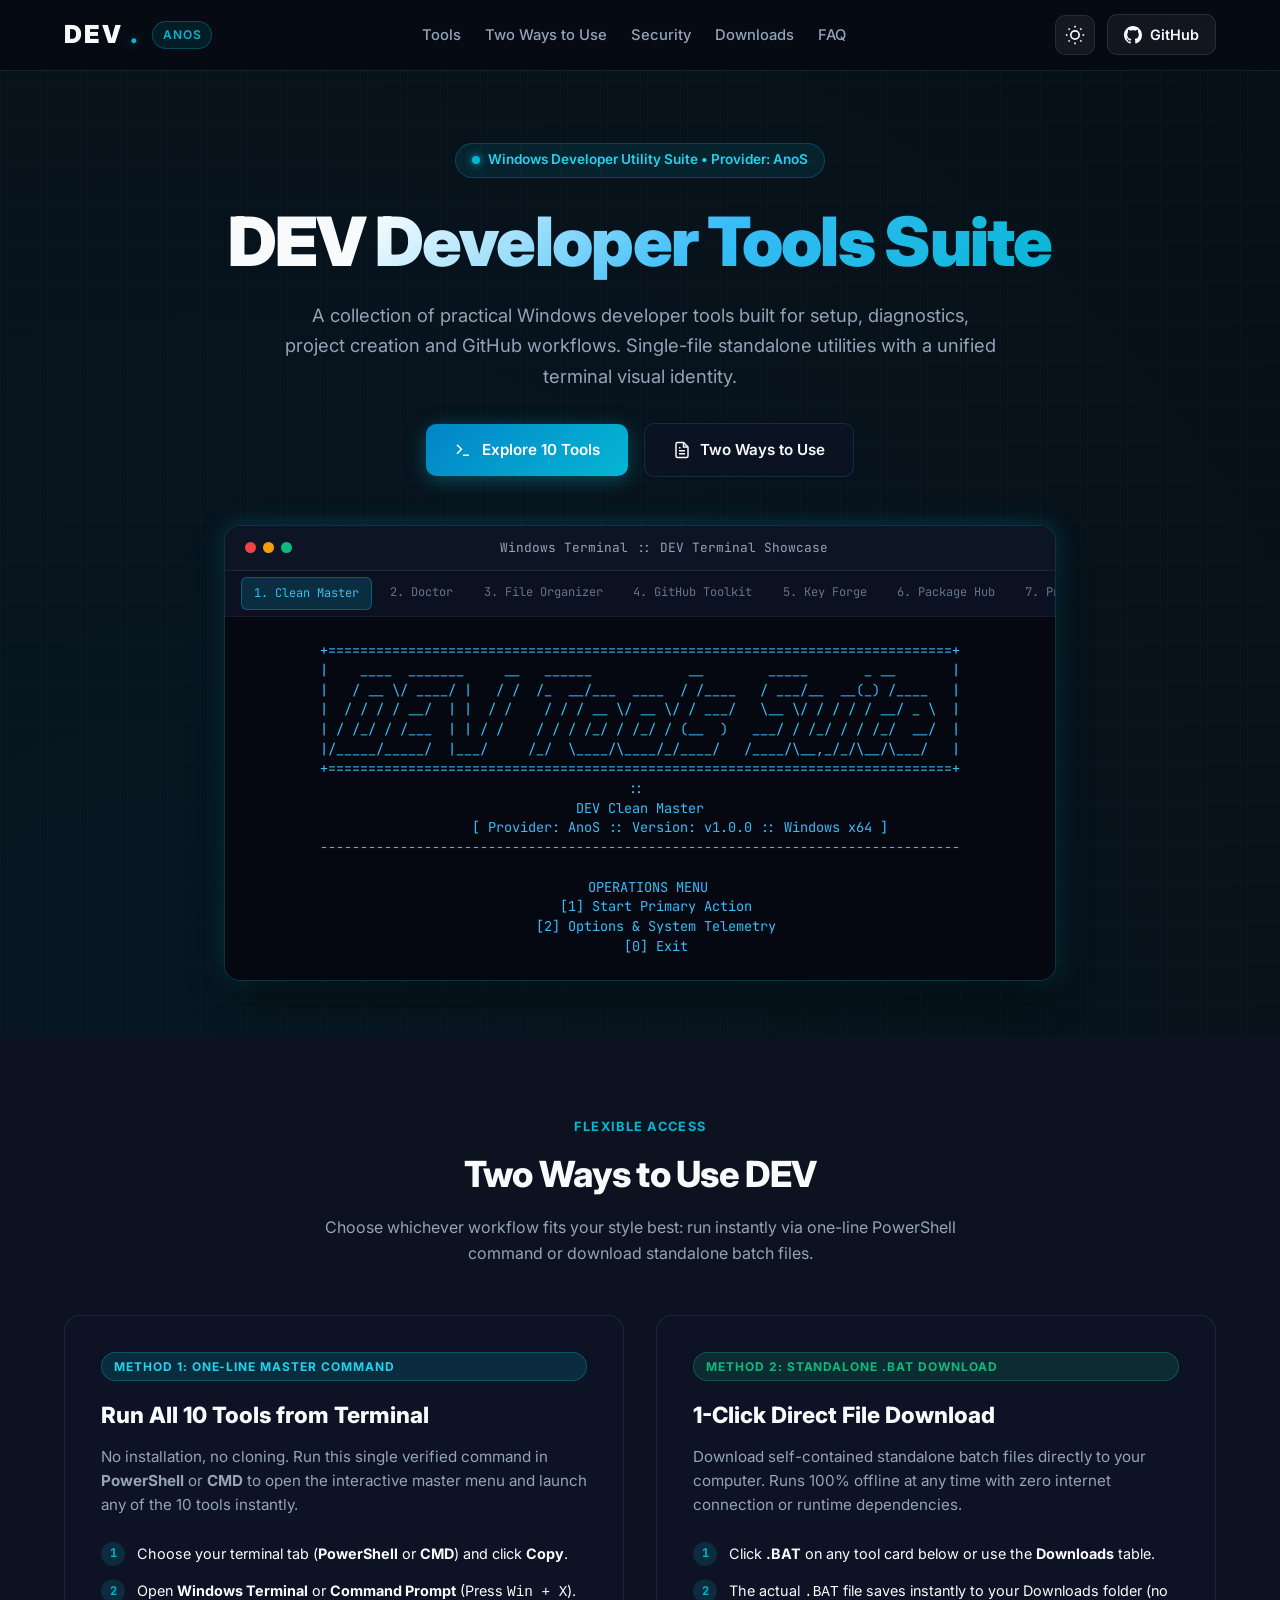
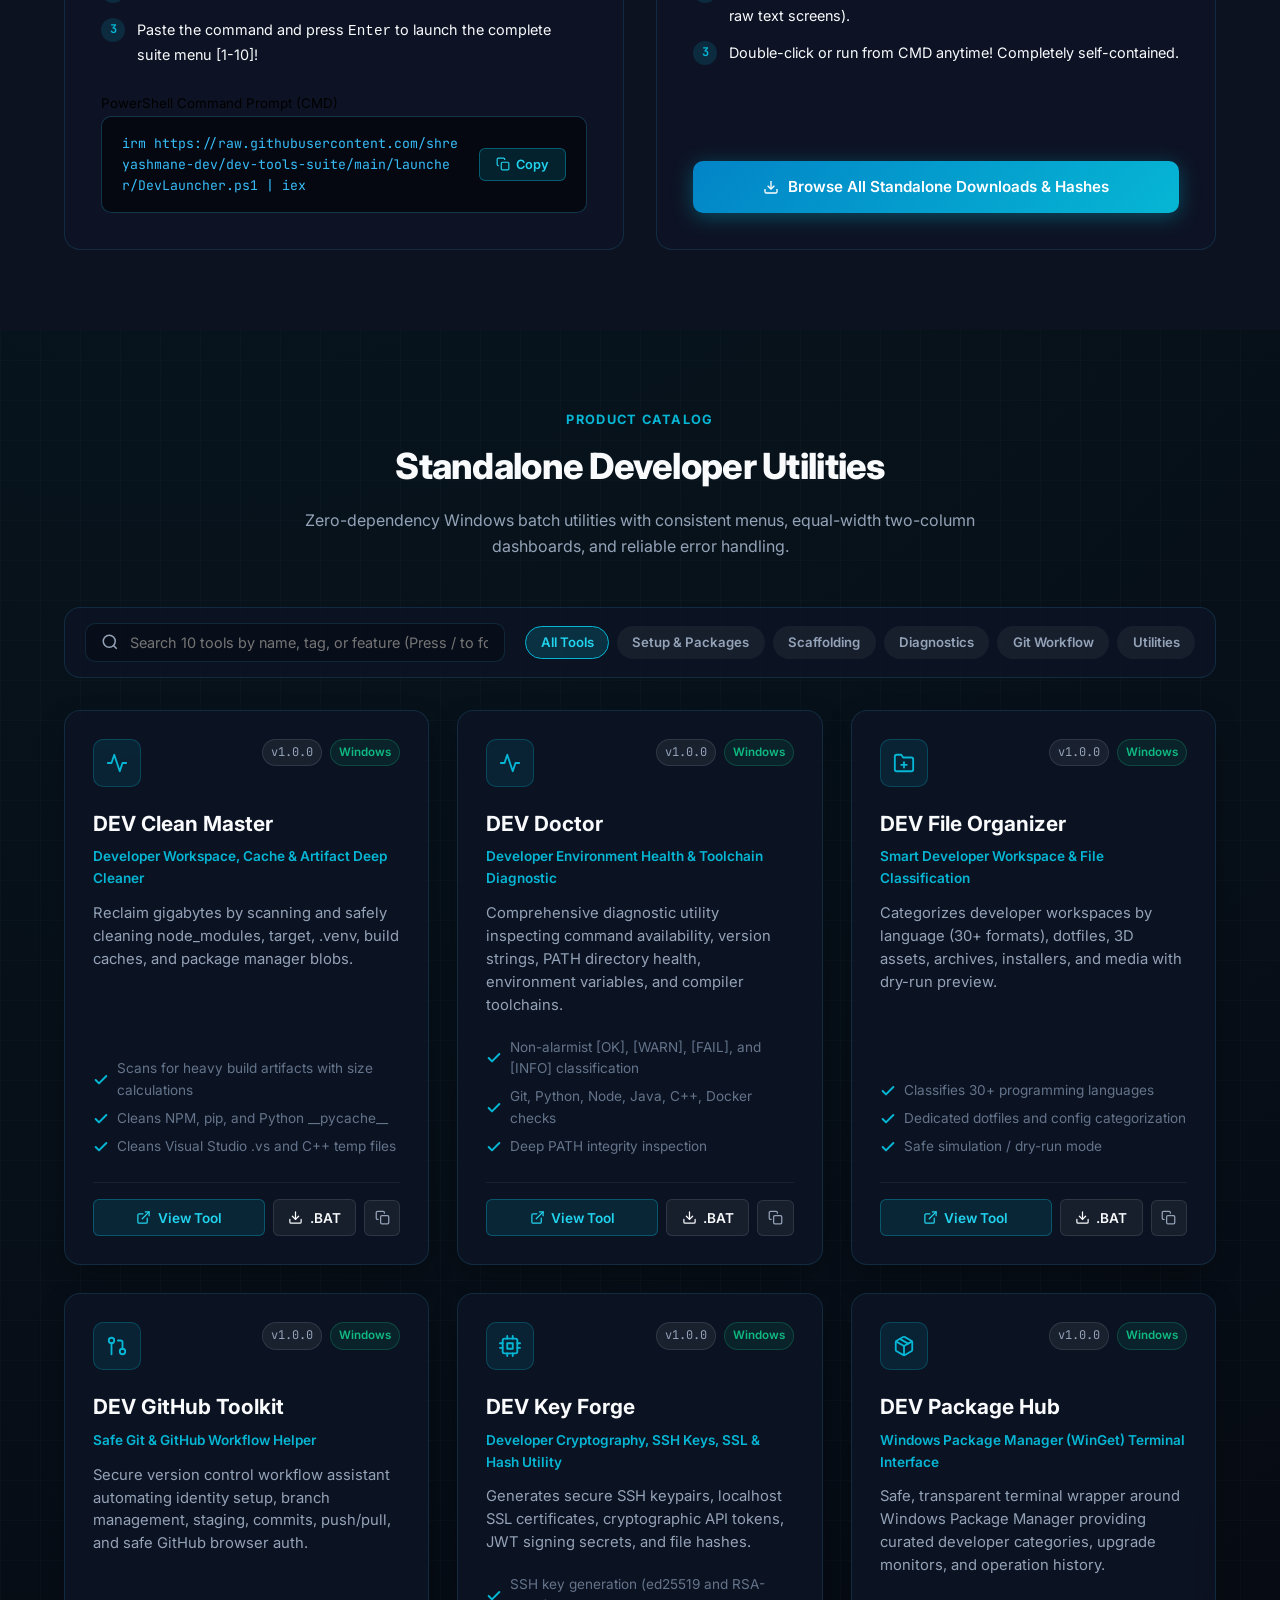
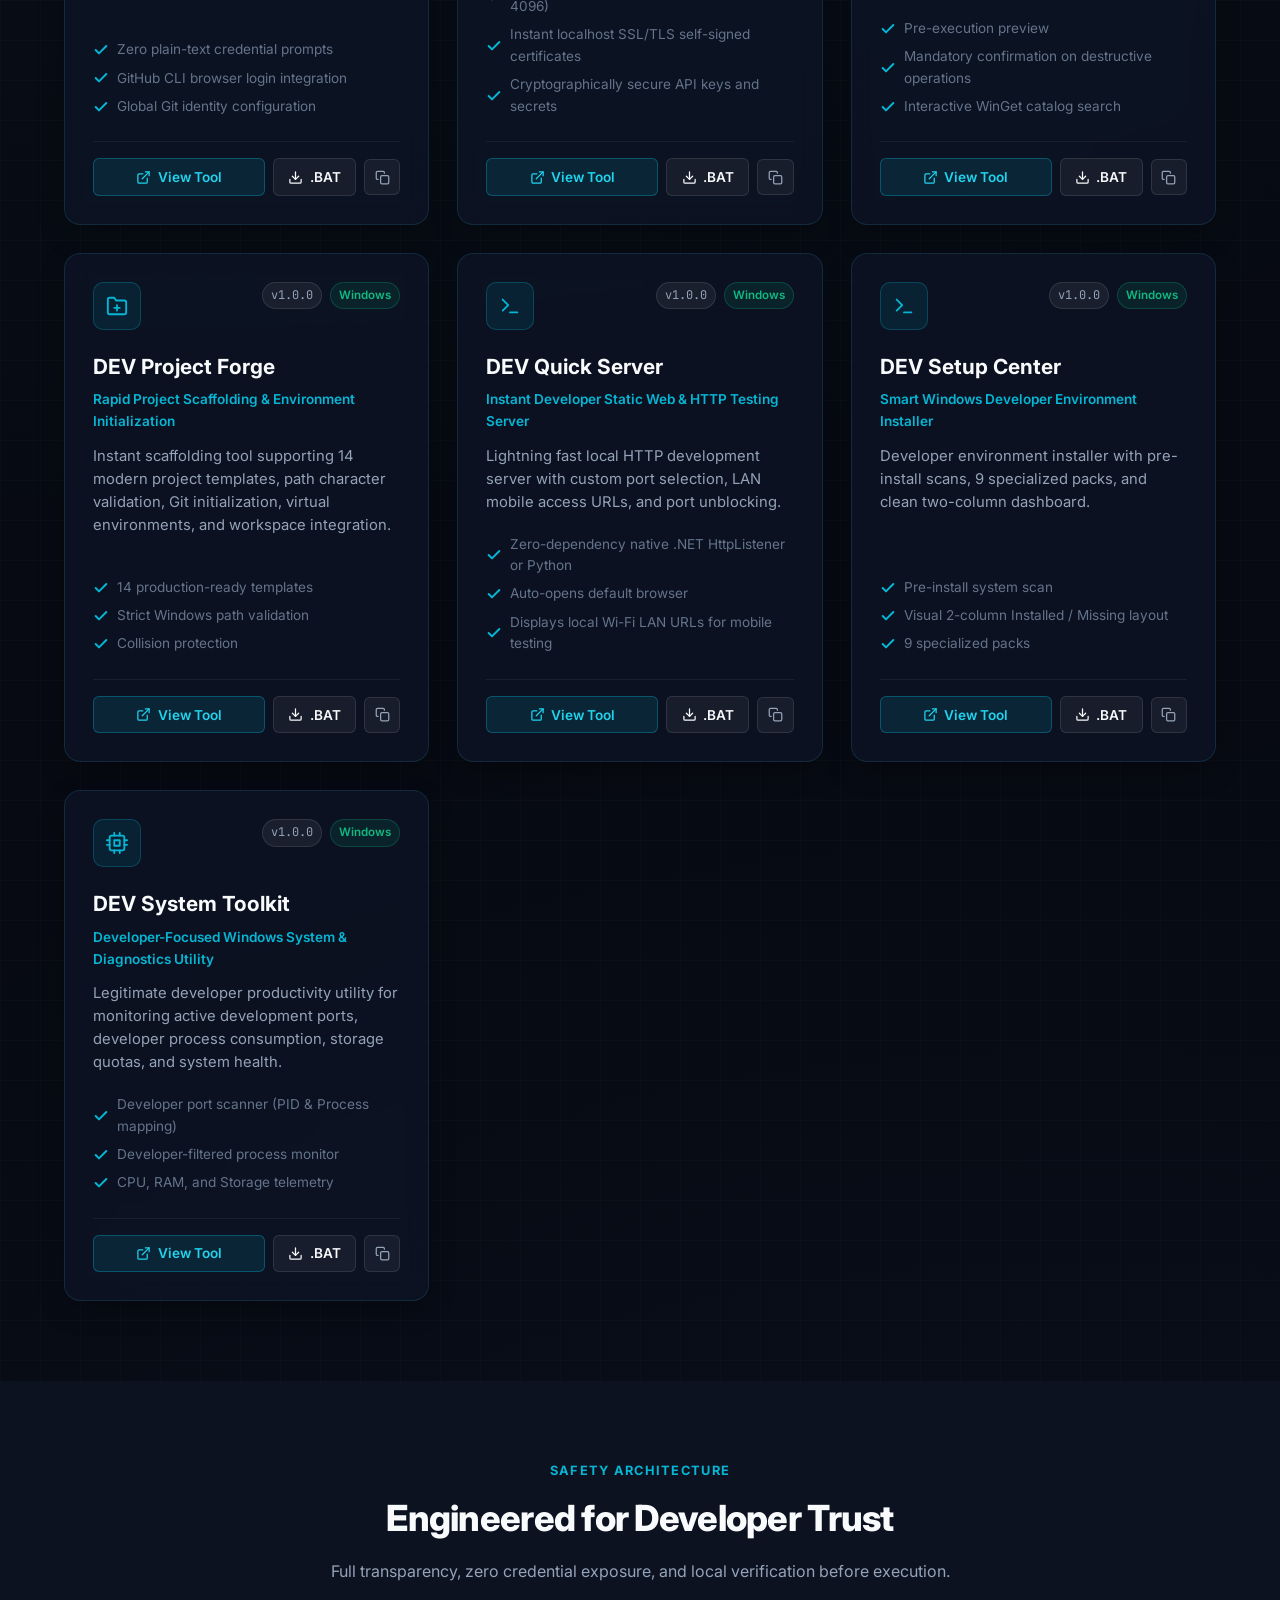
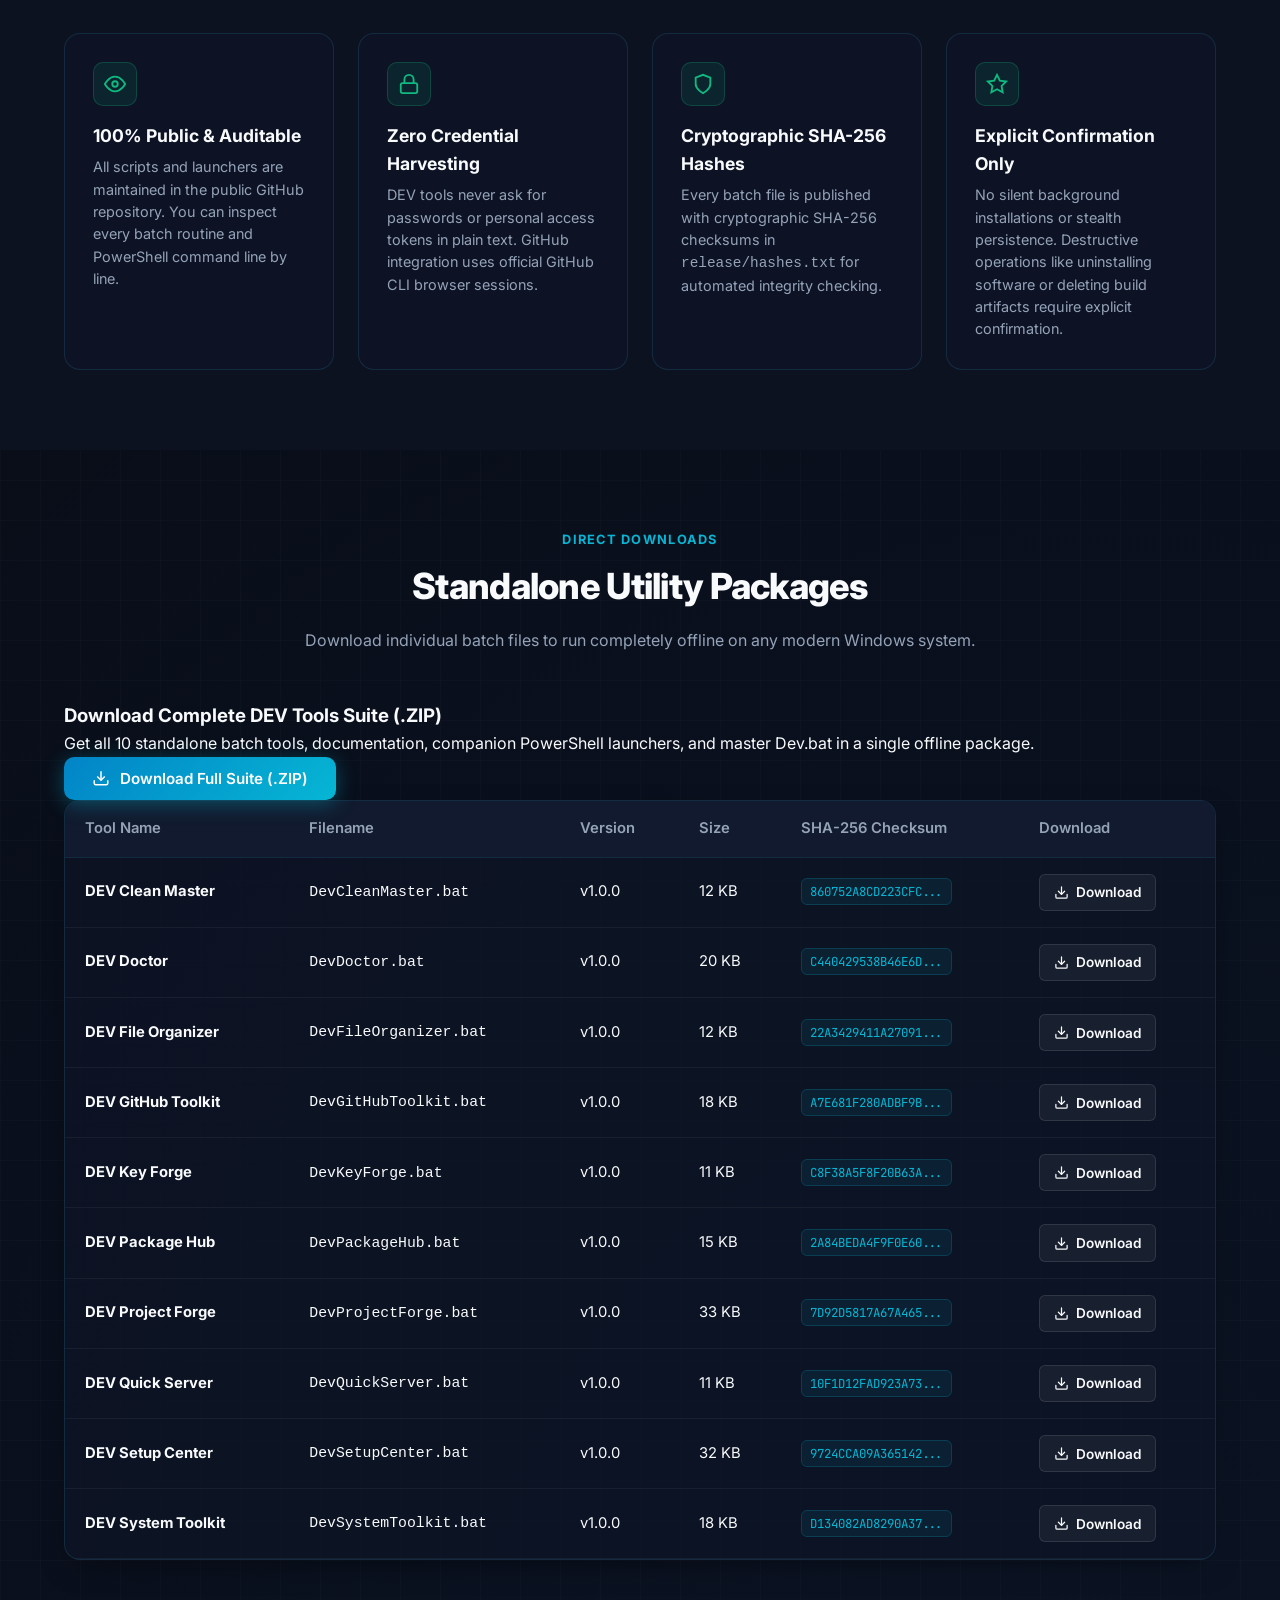
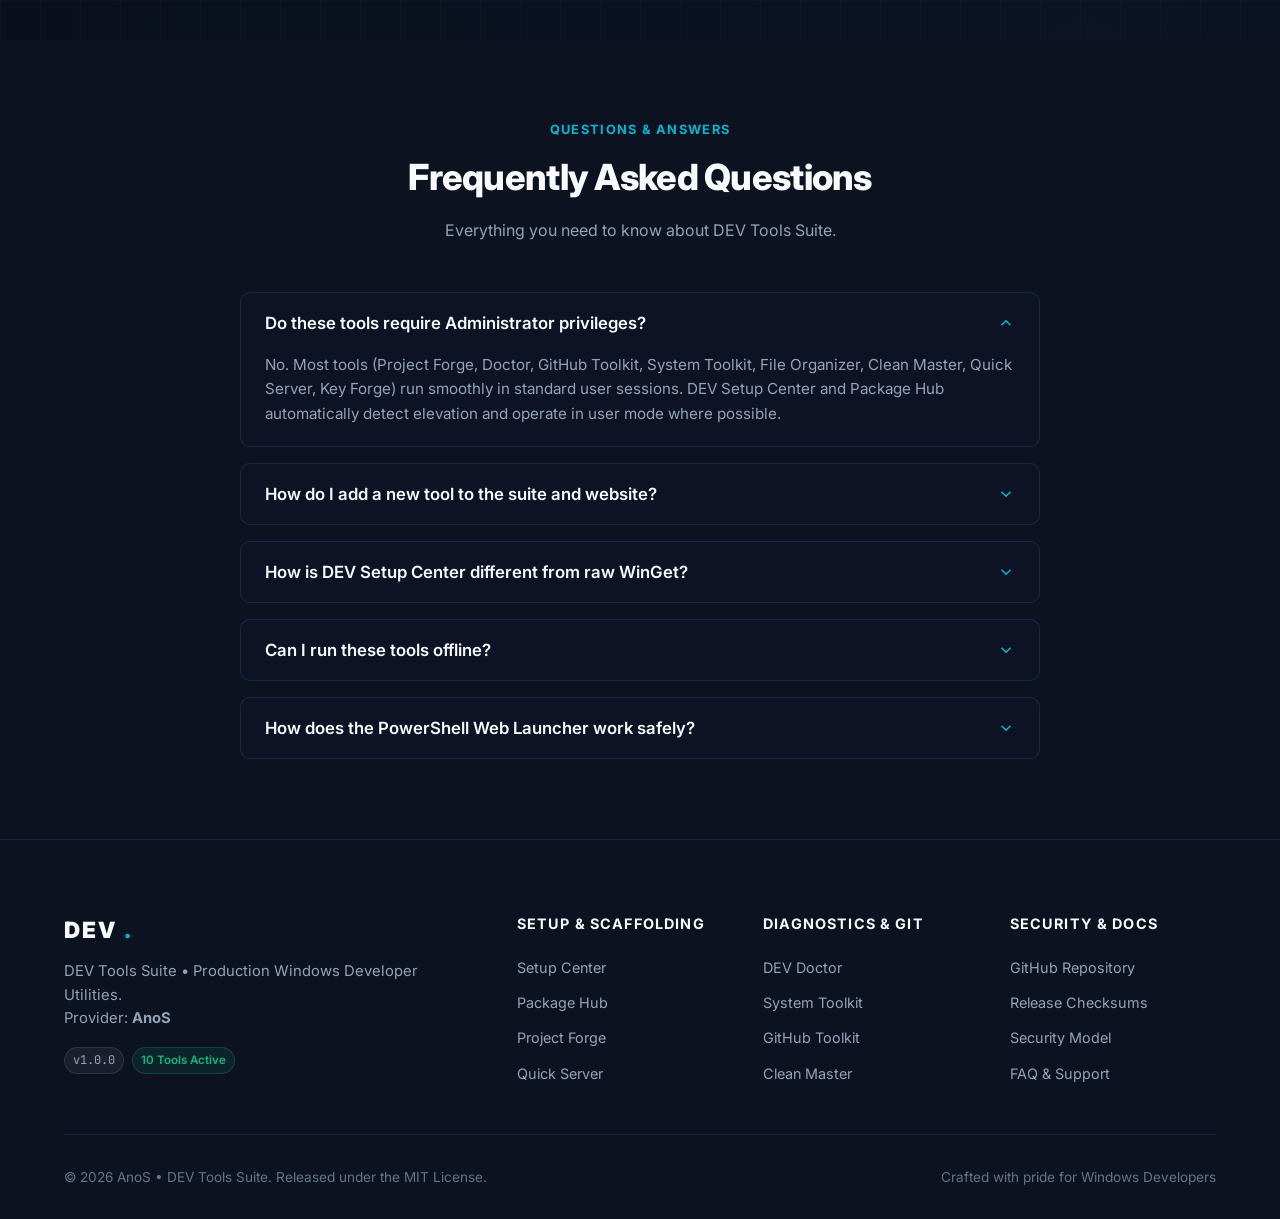
==== commit 14fb84f4: "fix: embed in-memory Base64 payload for 1-click BAT downloads and link bundle script" ====
--- a/index.html
+++ b/index.html
@@ -1,11 +1,14 @@
 <!DOCTYPE html>
 <html lang="en" data-theme="cyber">
+
 <head>
   <meta charset="UTF-8">
   <meta name="viewport" content="width=device-width, initial-scale=1.0">
   <title>DEV Tools Suite :: Production Windows Developer Utilities</title>
-  <meta name="description" content="A collection of practical, production Windows developer tools built for automated setup, diagnostics, project creation and GitHub workflows. Single-file standalone BAT utilities with unified terminal design.">
-  <meta name="keywords" content="windows developer tools, batch scripts, winget installer, dev doctor, project generator, github workflow, file organizer, clean master, dev tools suite, AnoS">
+  <meta name="description"
+    content="A collection of practical, production Windows developer tools built for automated setup, diagnostics, project creation and GitHub workflows. Single-file standalone BAT utilities with unified terminal design.">
+  <meta name="keywords"
+    content="windows developer tools, batch scripts, winget installer, dev doctor, project generator, github workflow, file organizer, clean master, dev tools suite, AnoS">
   <meta name="author" content="AnoS">
   <link rel="canonical" href="https://shreyashmane-dev.github.io/dev-tools-suite/">
 
@@ -13,12 +16,14 @@
   <meta property="og:type" content="website">
   <meta property="og:url" content="https://shreyashmane-dev.github.io/dev-tools-suite/">
   <meta property="og:title" content="DEV Tools Suite :: Production Windows Developer Utilities">
-  <meta property="og:description" content="High-performance developer tools for Windows: setup, diagnostics, project scaffolding, and GitHub workflow automation. Standalone zero-dependency utilities.">
+  <meta property="og:description"
+    content="High-performance developer tools for Windows: setup, diagnostics, project scaffolding, and GitHub workflow automation. Standalone zero-dependency utilities.">
 
   <!-- Twitter Card -->
   <meta name="twitter:card" content="summary_large_image">
   <meta name="twitter:title" content="DEV Tools Suite :: Practical Windows Developer Utilities">
-  <meta name="twitter:description" content="A collection of practical Windows developer tools built for setup, diagnostics, project creation and GitHub workflows.">
+  <meta name="twitter:description"
+    content="A collection of practical Windows developer tools built for setup, diagnostics, project creation and GitHub workflows.">
 
   <!-- Schema.org JSON-LD Structured Data for Top-Tier SEO -->
   <script type="application/ld+json">
@@ -45,10 +50,13 @@
   <!-- Google Fonts -->
   <link rel="preconnect" href="https://fonts.googleapis.com">
   <link rel="preconnect" href="https://fonts.gstatic.com" crossorigin>
-  <link href="https://fonts.googleapis.com/css2?family=Inter:wght@400;500;600;700;800;900&family=JetBrains+Mono:wght@400;500;600;700&display=swap" rel="stylesheet">
+  <link
+    href="https://fonts.googleapis.com/css2?family=Inter:wght@400;500;600;700;800;900&family=JetBrains+Mono:wght@400;500;600;700&display=swap"
+    rel="stylesheet">
 
   <link rel="stylesheet" href="site/css/style.css">
 </head>
+
 <body>
 
   <!-- Navigation -->
@@ -71,12 +79,27 @@
 
       <div class="nav-actions">
         <!-- Theme Changer Toggle -->
-        <button class="theme-toggle-btn" id="themeToggleBtn" aria-label="Toggle visual theme" title="Toggle Theme (Cyber / Midnight / Studio Light)">
-          <svg width="20" height="20" viewBox="0 0 24 24" fill="none" stroke="currentColor" stroke-width="2"><circle cx="12" cy="12" r="5"></circle><line x1="12" y1="1" x2="12" y2="3"></line><line x1="12" y1="21" x2="12" y2="23"></line><line x1="4.22" y1="4.22" x2="5.64" y2="5.64"></line><line x1="18.36" y1="18.36" x2="19.78" y2="19.78"></line><line x1="1" y1="12" x2="3" y2="12"></line><line x1="21" y1="12" x2="23" y2="12"></line><line x1="4.22" y1="19.78" x2="5.64" y2="18.36"></line><line x1="18.36" y1="5.64" x2="19.78" y2="4.22"></line></svg>
+        <button class="theme-toggle-btn" id="themeToggleBtn" aria-label="Toggle visual theme"
+          title="Toggle Theme (Cyber / Midnight / Studio Light)">
+          <svg width="20" height="20" viewBox="0 0 24 24" fill="none" stroke="currentColor" stroke-width="2">
+            <circle cx="12" cy="12" r="5"></circle>
+            <line x1="12" y1="1" x2="12" y2="3"></line>
+            <line x1="12" y1="21" x2="12" y2="23"></line>
+            <line x1="4.22" y1="4.22" x2="5.64" y2="5.64"></line>
+            <line x1="18.36" y1="18.36" x2="19.78" y2="19.78"></line>
+            <line x1="1" y1="12" x2="3" y2="12"></line>
+            <line x1="21" y1="12" x2="23" y2="12"></line>
+            <line x1="4.22" y1="19.78" x2="5.64" y2="18.36"></line>
+            <line x1="18.36" y1="5.64" x2="19.78" y2="4.22"></line>
+          </svg>
         </button>
 
-        <a href="https://github.com/shreyashmane-dev/dev-tools-suite" target="_blank" rel="noopener noreferrer" class="nav-cta">
-          <svg width="18" height="18" viewBox="0 0 24 24" fill="currentColor"><path d="M12 0C5.37 0 0 5.37 0 12c0 5.31 3.435 9.795 8.205 11.385.6.105.825-.255.825-.57 0-.285-.015-1.23-.015-2.235-3.015.555-3.795-.735-4.035-1.41-.135-.345-.72-1.41-1.23-1.695-.42-.225-1.02-.78-.015-.795.945-.015 1.62.87 1.845 1.23 1.08 1.815 2.805 1.305 3.495.99.105-.78.42-1.305.765-1.605-2.67-.3-5.46-1.335-5.46-5.925 0-1.305.465-2.385 1.23-3.225-.12-.3-.54-1.53.12-3.18 0 0 1.005-.315 3.3 1.23.96-.27 1.98-.405 3-.405s2.04.135 3 .405c2.295-1.56 3.3-1.23 3.3-1.23.66 1.65.24 2.88.12 3.18.765.84 1.23 1.905 1.23 3.225 0 4.605-2.805 5.625-5.475 5.925.435.375.81 1.095.81 2.22 0 1.605-.015 2.895-.015 3.3 0 .315.225.69.825.57A12.02 12.02 0 0024 12c0-6.63-5.37-12-12-12z"/></svg>
+        <a href="https://github.com/shreyashmane-dev/dev-tools-suite" target="_blank" rel="noopener noreferrer"
+          class="nav-cta">
+          <svg width="18" height="18" viewBox="0 0 24 24" fill="currentColor">
+            <path
+              d="M12 0C5.37 0 0 5.37 0 12c0 5.31 3.435 9.795 8.205 11.385.6.105.825-.255.825-.57 0-.285-.015-1.23-.015-2.235-3.015.555-3.795-.735-4.035-1.41-.135-.345-.72-1.41-1.23-1.695-.42-.225-1.02-.78-.015-.795.945-.015 1.62.87 1.845 1.23 1.08 1.815 2.805 1.305 3.495.99.105-.78.42-1.305.765-1.605-2.67-.3-5.46-1.335-5.46-5.925 0-1.305.465-2.385 1.23-3.225-.12-.3-.54-1.53.12-3.18 0 0 1.005-.315 3.3 1.23.96-.27 1.98-.405 3-.405s2.04.135 3 .405c2.295-1.56 3.3-1.23 3.3-1.23.66 1.65.24 2.88.12 3.18.765.84 1.23 1.905 1.23 3.225 0 4.605-2.805 5.625-5.475 5.925.435.375.81 1.095.81 2.22 0 1.605-.015 2.895-.015 3.3 0 .315.225.69.825.57A12.02 12.02 0 0024 12c0-6.63-5.37-12-12-12z" />
+          </svg>
           GitHub
         </a>
       </div>
@@ -96,16 +119,26 @@
       </h1>
 
       <p class="hero-subtitle">
-        A collection of practical Windows developer tools built for setup, diagnostics, project creation and GitHub workflows. Single-file standalone utilities with a unified terminal visual identity.
+        A collection of practical Windows developer tools built for setup, diagnostics, project creation and GitHub
+        workflows. Single-file standalone utilities with a unified terminal visual identity.
       </p>
 
       <div class="hero-actions">
         <a href="#tools" class="btn-primary">
-          <svg width="18" height="18" viewBox="0 0 24 24" fill="none" stroke="currentColor" stroke-width="2"><polyline points="4 17 10 11 4 5"></polyline><line x1="12" y1="19" x2="20" y2="19"></line></svg>
+          <svg width="18" height="18" viewBox="0 0 24 24" fill="none" stroke="currentColor" stroke-width="2">
+            <polyline points="4 17 10 11 4 5"></polyline>
+            <line x1="12" y1="19" x2="20" y2="19"></line>
+          </svg>
           Explore 10 Tools
         </a>
         <a href="#two-ways" class="btn-secondary">
-          <svg width="18" height="18" viewBox="0 0 24 24" fill="none" stroke="currentColor" stroke-width="2"><path d="M14 2H6a2 2 0 0 0-2 2v16a2 2 0 0 0 2 2h12a2 2 0 0 0 2-2V8z"></path><polyline points="14 2 14 8 20 8"></polyline><line x1="16" y1="13" x2="8" y2="13"></line><line x1="16" y1="17" x2="8" y2="17"></line><polyline points="10 9 9 9 8 9"></polyline></svg>
+          <svg width="18" height="18" viewBox="0 0 24 24" fill="none" stroke="currentColor" stroke-width="2">
+            <path d="M14 2H6a2 2 0 0 0-2 2v16a2 2 0 0 0 2 2h12a2 2 0 0 0 2-2V8z"></path>
+            <polyline points="14 2 14 8 20 8"></polyline>
+            <line x1="16" y1="13" x2="8" y2="13"></line>
+            <line x1="16" y1="17" x2="8" y2="17"></line>
+            <polyline points="10 9 9 9 8 9"></polyline>
+          </svg>
           Two Ways to Use
         </a>
       </div>
@@ -137,7 +170,8 @@
         <div class="section-tag">Flexible Access</div>
         <h2 class="section-title">Two Ways to Use DEV</h2>
         <p class="section-desc">
-          Choose whichever workflow fits your style best: run instantly via one-line PowerShell command or download standalone batch files.
+          Choose whichever workflow fits your style best: run instantly via one-line PowerShell command or download
+          standalone batch files.
         </p>
       </div>
 
@@ -147,16 +181,19 @@
           <span class="way-badge cmd">Method 1: One-Line Master Command</span>
           <h3 class="way-title">Run All 10 Tools from Terminal</h3>
           <p class="way-desc">
-            No installation, no cloning. Run this single verified command in <strong>PowerShell</strong> or <strong>CMD</strong> to open the interactive master menu and launch any of the 10 tools instantly.
+            No installation, no cloning. Run this single verified command in <strong>PowerShell</strong> or
+            <strong>CMD</strong> to open the interactive master menu and launch any of the 10 tools instantly.
           </p>
           <ul class="way-steps">
             <li>
               <span class="step-num-pill">1</span>
-              <span>Choose your terminal tab (<strong>PowerShell</strong> or <strong>CMD</strong>) and click <strong>Copy</strong>.</span>
+              <span>Choose your terminal tab (<strong>PowerShell</strong> or <strong>CMD</strong>) and click
+                <strong>Copy</strong>.</span>
             </li>
             <li>
               <span class="step-num-pill">2</span>
-              <span>Open <strong>Windows Terminal</strong> or <strong>Command Prompt</strong> (Press <kbd>Win + X</kbd>).</span>
+              <span>Open <strong>Windows Terminal</strong> or <strong>Command Prompt</strong> (Press <kbd>Win +
+                  X</kbd>).</span>
             </li>
             <li>
               <span class="step-num-pill">3</span>
@@ -169,9 +206,14 @@
               <button class="cmd-tab" id="tabCmd" onclick="switchCommandTab('cmd')">Command Prompt (CMD)</button>
             </div>
             <div class="ps-command-box">
-              <span class="ps-command-text" id="mainCmdText">irm https://raw.githubusercontent.com/shreyashmane-dev/dev-tools-suite/main/launcher/DevLauncher.ps1 | iex</span>
+              <span class="ps-command-text" id="mainCmdText">irm
+                https://raw.githubusercontent.com/shreyashmane-dev/dev-tools-suite/main/launcher/DevLauncher.ps1 |
+                iex</span>
               <button class="btn-copy-command" id="mainCopyBtn" onclick="copyMainCommand(this)" title="Copy Command">
-                <svg width="14" height="14" viewBox="0 0 24 24" fill="none" stroke="currentColor" stroke-width="2"><rect x="9" y="9" width="13" height="13" rx="2" ry="2"></rect><path d="M5 15H4a2 2 0 0 1-2-2V4a2 2 0 0 1 2-2h9a2 2 0 0 1 2 2v1"></path></svg>
+                <svg width="14" height="14" viewBox="0 0 24 24" fill="none" stroke="currentColor" stroke-width="2">
+                  <rect x="9" y="9" width="13" height="13" rx="2" ry="2"></rect>
+                  <path d="M5 15H4a2 2 0 0 1-2-2V4a2 2 0 0 1 2-2h9a2 2 0 0 1 2 2v1"></path>
+                </svg>
                 Copy
               </button>
             </div>
@@ -183,16 +225,19 @@
           <span class="way-badge bat">Method 2: Standalone .BAT Download</span>
           <h3 class="way-title">1-Click Direct File Download</h3>
           <p class="way-desc">
-            Download self-contained standalone batch files directly to your computer. Runs 100% offline at any time with zero internet connection or runtime dependencies.
+            Download self-contained standalone batch files directly to your computer. Runs 100% offline at any time with
+            zero internet connection or runtime dependencies.
           </p>
           <ul class="way-steps">
             <li>
               <span class="step-num-pill">1</span>
-              <span>Click <strong>.BAT</strong> on any tool card below or use the <strong>Downloads</strong> table.</span>
+              <span>Click <strong>.BAT</strong> on any tool card below or use the <strong>Downloads</strong>
+                table.</span>
             </li>
             <li>
               <span class="step-num-pill">2</span>
-              <span>The actual <code>.BAT</code> file saves instantly to your Downloads folder (no raw text screens).</span>
+              <span>The actual <code>.BAT</code> file saves instantly to your Downloads folder (no raw text
+                screens).</span>
             </li>
             <li>
               <span class="step-num-pill">3</span>
@@ -201,7 +246,11 @@
           </ul>
           <div style="margin-top: auto;">
             <a href="#downloads" class="btn-primary" style="width: 100%; justify-content: center;">
-              <svg width="16" height="16" viewBox="0 0 24 24" fill="none" stroke="currentColor" stroke-width="2"><path d="M21 15v4a2 2 0 0 1-2 2H5a2 2 0 0 1-2-2v-4"></path><polyline points="7 10 12 15 17 10"></polyline><line x1="12" y1="15" x2="12" y2="3"></line></svg>
+              <svg width="16" height="16" viewBox="0 0 24 24" fill="none" stroke="currentColor" stroke-width="2">
+                <path d="M21 15v4a2 2 0 0 1-2 2H5a2 2 0 0 1-2-2v-4"></path>
+                <polyline points="7 10 12 15 17 10"></polyline>
+                <line x1="12" y1="15" x2="12" y2="3"></line>
+              </svg>
               Browse All Standalone Downloads &amp; Hashes
             </a>
           </div>
@@ -217,15 +266,21 @@
         <div class="section-tag">Product Catalog</div>
         <h2 class="section-title">Standalone Developer Utilities</h2>
         <p class="section-desc">
-          Zero-dependency Windows batch utilities with consistent menus, equal-width two-column dashboards, and reliable error handling.
+          Zero-dependency Windows batch utilities with consistent menus, equal-width two-column dashboards, and reliable
+          error handling.
         </p>
       </div>
 
       <!-- Search & Filter Toolbar -->
       <div class="catalog-toolbar">
         <div class="search-box">
-          <svg class="search-icon" width="18" height="18" viewBox="0 0 24 24" fill="none" stroke="currentColor" stroke-width="2"><circle cx="11" cy="11" r="8"></circle><line x1="21" y1="21" x2="16.65" y2="16.65"></line></svg>
-          <input type="text" id="toolSearchInput" class="search-input" placeholder="Search 10 tools by name, tag, or feature (Press / to focus)..." autocomplete="off">
+          <svg class="search-icon" width="18" height="18" viewBox="0 0 24 24" fill="none" stroke="currentColor"
+            stroke-width="2">
+            <circle cx="11" cy="11" r="8"></circle>
+            <line x1="21" y1="21" x2="16.65" y2="16.65"></line>
+          </svg>
+          <input type="text" id="toolSearchInput" class="search-input"
+            placeholder="Search 10 tools by name, tag, or feature (Press / to focus)..." autocomplete="off">
         </div>
         <div class="filter-pills">
           <button class="filter-pill active" data-filter="all">All Tools</button>
@@ -256,41 +311,57 @@
       <div class="security-grid">
         <div class="sec-card">
           <div class="sec-icon">
-            <svg width="22" height="22" viewBox="0 0 24 24" fill="none" stroke="currentColor" stroke-width="2"><path d="M1 12s4-8 11-8 11 8 11 8-4 8-11 8-11-8-11-8z"></path><circle cx="12" cy="12" r="3"></circle></svg>
+            <svg width="22" height="22" viewBox="0 0 24 24" fill="none" stroke="currentColor" stroke-width="2">
+              <path d="M1 12s4-8 11-8 11 8 11 8-4 8-11 8-11-8-11-8z"></path>
+              <circle cx="12" cy="12" r="3"></circle>
+            </svg>
           </div>
           <div class="sec-content">
             <h3>100% Public & Auditable</h3>
-            <p>All scripts and launchers are maintained in the public GitHub repository. You can inspect every batch routine and PowerShell command line by line.</p>
+            <p>All scripts and launchers are maintained in the public GitHub repository. You can inspect every batch
+              routine and PowerShell command line by line.</p>
           </div>
         </div>
 
         <div class="sec-card">
           <div class="sec-icon">
-            <svg width="22" height="22" viewBox="0 0 24 24" fill="none" stroke="currentColor" stroke-width="2"><rect x="3" y="11" width="18" height="11" rx="2" ry="2"></rect><path d="M7 11V7a5 5 0 0 1 10 0v4"></path></svg>
+            <svg width="22" height="22" viewBox="0 0 24 24" fill="none" stroke="currentColor" stroke-width="2">
+              <rect x="3" y="11" width="18" height="11" rx="2" ry="2"></rect>
+              <path d="M7 11V7a5 5 0 0 1 10 0v4"></path>
+            </svg>
           </div>
           <div class="sec-content">
             <h3>Zero Credential Harvesting</h3>
-            <p>DEV tools never ask for passwords or personal access tokens in plain text. GitHub integration uses official GitHub CLI browser sessions.</p>
+            <p>DEV tools never ask for passwords or personal access tokens in plain text. GitHub integration uses
+              official GitHub CLI browser sessions.</p>
           </div>
         </div>
 
         <div class="sec-card">
           <div class="sec-icon">
-            <svg width="22" height="22" viewBox="0 0 24 24" fill="none" stroke="currentColor" stroke-width="2"><path d="M12 22s8-4 8-10V5l-8-3-8 3v7c0 6 8 10 8 10z"></path></svg>
+            <svg width="22" height="22" viewBox="0 0 24 24" fill="none" stroke="currentColor" stroke-width="2">
+              <path d="M12 22s8-4 8-10V5l-8-3-8 3v7c0 6 8 10 8 10z"></path>
+            </svg>
           </div>
           <div class="sec-content">
             <h3>Cryptographic SHA-256 Hashes</h3>
-            <p>Every batch file is published with cryptographic SHA-256 checksums in <code>release/hashes.txt</code> for automated integrity checking.</p>
+            <p>Every batch file is published with cryptographic SHA-256 checksums in <code>release/hashes.txt</code> for
+              automated integrity checking.</p>
           </div>
         </div>
 
         <div class="sec-card">
           <div class="sec-icon">
-            <svg width="22" height="22" viewBox="0 0 24 24" fill="none" stroke="currentColor" stroke-width="2"><polygon points="12 2 15.09 8.26 22 9.27 17 14.14 18.18 21.02 12 17.77 5.82 21.02 7 14.14 2 9.27 8.91 8.26 12 2"></polygon></svg>
+            <svg width="22" height="22" viewBox="0 0 24 24" fill="none" stroke="currentColor" stroke-width="2">
+              <polygon
+                points="12 2 15.09 8.26 22 9.27 17 14.14 18.18 21.02 12 17.77 5.82 21.02 7 14.14 2 9.27 8.91 8.26 12 2">
+              </polygon>
+            </svg>
           </div>
           <div class="sec-content">
             <h3>Explicit Confirmation Only</h3>
-            <p>No silent background installations or stealth persistence. Destructive operations like uninstalling software or deleting build artifacts require explicit confirmation.</p>
+            <p>No silent background installations or stealth persistence. Destructive operations like uninstalling
+              software or deleting build artifacts require explicit confirmation.</p>
           </div>
         </div>
       </div>
@@ -312,10 +383,15 @@
       <div class="suite-zip-cta">
         <div class="suite-zip-info">
           <h3>Download Complete DEV Tools Suite (.ZIP)</h3>
-          <p>Get all 10 standalone batch tools, documentation, companion PowerShell launchers, and master Dev.bat in a single offline package.</p>
+          <p>Get all 10 standalone batch tools, documentation, companion PowerShell launchers, and master Dev.bat in a
+            single offline package.</p>
         </div>
         <button onclick="downloadAllZip(event)" class="btn-primary" style="padding: 0.75rem 1.75rem; cursor: pointer;">
-          <svg width="18" height="18" viewBox="0 0 24 24" fill="none" stroke="currentColor" stroke-width="2"><path d="M21 15v4a2 2 0 0 1-2 2H5a2 2 0 0 1-2-2v-4"></path><polyline points="7 10 12 15 17 10"></polyline><line x1="12" y1="15" x2="12" y2="3"></line></svg>
+          <svg width="18" height="18" viewBox="0 0 24 24" fill="none" stroke="currentColor" stroke-width="2">
+            <path d="M21 15v4a2 2 0 0 1-2 2H5a2 2 0 0 1-2-2v-4"></path>
+            <polyline points="7 10 12 15 17 10"></polyline>
+            <line x1="12" y1="15" x2="12" y2="3"></line>
+          </svg>
           Download Full Suite (.ZIP)
         </button>
       </div>
@@ -351,50 +427,70 @@
         <div class="faq-item active">
           <button class="faq-question">
             <span>Do these tools require Administrator privileges?</span>
-            <svg width="18" height="18" viewBox="0 0 24 24" fill="none" stroke="currentColor" stroke-width="2"><polyline points="6 9 12 15 18 9"></polyline></svg>
+            <svg width="18" height="18" viewBox="0 0 24 24" fill="none" stroke="currentColor" stroke-width="2">
+              <polyline points="6 9 12 15 18 9"></polyline>
+            </svg>
           </button>
           <div class="faq-answer">
-            No. Most tools (Project Forge, Doctor, GitHub Toolkit, System Toolkit, File Organizer, Clean Master, Quick Server, Key Forge) run smoothly in standard user sessions. DEV Setup Center and Package Hub automatically detect elevation and operate in user mode where possible.
+            No. Most tools (Project Forge, Doctor, GitHub Toolkit, System Toolkit, File Organizer, Clean Master, Quick
+            Server, Key Forge) run smoothly in standard user sessions. DEV Setup Center and Package Hub automatically
+            detect elevation and operate in user mode where possible.
           </div>
         </div>
 
         <div class="faq-item">
           <button class="faq-question">
             <span>How do I add a new tool to the suite and website?</span>
-            <svg width="18" height="18" viewBox="0 0 24 24" fill="none" stroke="currentColor" stroke-width="2"><polyline points="6 9 12 15 18 9"></polyline></svg>
+            <svg width="18" height="18" viewBox="0 0 24 24" fill="none" stroke="currentColor" stroke-width="2">
+              <polyline points="6 9 12 15 18 9"></polyline>
+            </svg>
           </button>
           <div class="faq-answer">
-            Simply create a new tool folder inside <code>tools/</code> with your <code>.bat</code> file, and run <code>.\scripts\update-tools-catalog.ps1</code>. The script automatically scans all tools, recalculates SHA-256 checksums, and updates <code>site/data/tools.json</code>, the website, and the PowerShell launcher!
+            Simply create a new tool folder inside <code>tools/</code> with your <code>.bat</code> file, and run
+            <code>.\scripts\update-tools-catalog.ps1</code>. The script automatically scans all tools, recalculates
+            SHA-256 checksums, and updates <code>site/data/tools.json</code>, the website, and the PowerShell launcher!
           </div>
         </div>
 
         <div class="faq-item">
           <button class="faq-question">
             <span>How is DEV Setup Center different from raw WinGet?</span>
-            <svg width="18" height="18" viewBox="0 0 24 24" fill="none" stroke="currentColor" stroke-width="2"><polyline points="6 9 12 15 18 9"></polyline></svg>
+            <svg width="18" height="18" viewBox="0 0 24 24" fill="none" stroke="currentColor" stroke-width="2">
+              <polyline points="6 9 12 15 18 9"></polyline>
+            </svg>
           </button>
           <div class="faq-answer">
-            DEV Setup Center performs pre-execution environment scanning, identifies which tools are already installed, organizes 46 developer essentials into curated role-based packs, and skips existing software automatically without terminal flood.
+            DEV Setup Center performs pre-execution environment scanning, identifies which tools are already installed,
+            organizes 46 developer essentials into curated role-based packs, and skips existing software automatically
+            without terminal flood.
           </div>
         </div>
 
         <div class="faq-item">
           <button class="faq-question">
             <span>Can I run these tools offline?</span>
-            <svg width="18" height="18" viewBox="0 0 24 24" fill="none" stroke="currentColor" stroke-width="2"><polyline points="6 9 12 15 18 9"></polyline></svg>
+            <svg width="18" height="18" viewBox="0 0 24 24" fill="none" stroke="currentColor" stroke-width="2">
+              <polyline points="6 9 12 15 18 9"></polyline>
+            </svg>
           </button>
           <div class="faq-answer">
-            Yes. Every tool is a self-contained standalone .BAT file with zero external runtime dependencies. Once downloaded, features like project templating, PATH diagnostics, Git management, workspace organizing, and system telemetry function completely offline.
+            Yes. Every tool is a self-contained standalone .BAT file with zero external runtime dependencies. Once
+            downloaded, features like project templating, PATH diagnostics, Git management, workspace organizing, and
+            system telemetry function completely offline.
           </div>
         </div>
 
         <div class="faq-item">
           <button class="faq-question">
             <span>How does the PowerShell Web Launcher work safely?</span>
-            <svg width="18" height="18" viewBox="0 0 24 24" fill="none" stroke="currentColor" stroke-width="2"><polyline points="6 9 12 15 18 9"></polyline></svg>
+            <svg width="18" height="18" viewBox="0 0 24 24" fill="none" stroke="currentColor" stroke-width="2">
+              <polyline points="6 9 12 15 18 9"></polyline>
+            </svg>
           </button>
           <div class="faq-answer">
-            Rather than piping remote code blindly into an unverified expression, the launcher downloads the selected tool to your local application cache, verifies file size and SHA-256 checksums, and launches the local batch file with full exit code preservation.
+            Rather than piping remote code blindly into an unverified expression, the launcher downloads the selected
+            tool to your local application cache, verifies file size and SHA-256 checksums, and launches the local batch
+            file with full exit code preservation.
           </div>
         </div>
       </div>
@@ -410,47 +506,70 @@
           <p id="modalToolSubtitle">v1.0.0 | Tagline</p>
         </div>
         <button class="modal-close-btn" onclick="closeToolModal()">
-          <svg width="22" height="22" viewBox="0 0 24 24" fill="none" stroke="currentColor" stroke-width="2"><line x1="18" y1="6" x2="6" y2="18"></line><line x1="6" y1="6" x2="18" y2="18"></line></svg>
+          <svg width="22" height="22" viewBox="0 0 24 24" fill="none" stroke="currentColor" stroke-width="2">
+            <line x1="18" y1="6" x2="6" y2="18"></line>
+            <line x1="6" y1="6" x2="18" y2="18"></line>
+          </svg>
         </button>
       </div>
 
       <div class="modal-body">
         <div>
-          <h4 style="font-size: 0.9rem; text-transform: uppercase; letter-spacing: 0.08em; color: var(--color-cyan); margin-bottom: 0.4rem;">Overview</h4>
+          <h4
+            style="font-size: 0.9rem; text-transform: uppercase; letter-spacing: 0.08em; color: var(--color-cyan); margin-bottom: 0.4rem;">
+            Overview</h4>
           <p id="modalToolDesc" style="color: var(--text-muted); font-size: 0.95rem; line-height: 1.6;"></p>
         </div>
 
         <div>
-          <h4 style="font-size: 0.9rem; text-transform: uppercase; letter-spacing: 0.08em; color: var(--color-cyan); margin-bottom: 0.6rem;">Key Capabilities</h4>
-          <ul id="modalToolFeatures" style="list-style: none; display: flex; flex-direction: column; gap: 0.4rem; font-size: 0.9rem; color: var(--text-main);"></ul>
+          <h4
+            style="font-size: 0.9rem; text-transform: uppercase; letter-spacing: 0.08em; color: var(--color-cyan); margin-bottom: 0.6rem;">
+            Key Capabilities</h4>
+          <ul id="modalToolFeatures"
+            style="list-style: none; display: flex; flex-direction: column; gap: 0.4rem; font-size: 0.9rem; color: var(--text-main);">
+          </ul>
         </div>
 
         <div>
-          <h4 style="font-size: 0.9rem; text-transform: uppercase; letter-spacing: 0.08em; color: var(--color-cyan); margin-bottom: 0.4rem;">System Requirements & Hash</h4>
-          <ul id="modalToolReqs" style="list-style: none; display: flex; flex-direction: column; gap: 0.35rem; font-size: 0.85rem; color: var(--text-muted);"></ul>
+          <h4
+            style="font-size: 0.9rem; text-transform: uppercase; letter-spacing: 0.08em; color: var(--color-cyan); margin-bottom: 0.4rem;">
+            System Requirements & Hash</h4>
+          <ul id="modalToolReqs"
+            style="list-style: none; display: flex; flex-direction: column; gap: 0.35rem; font-size: 0.85rem; color: var(--text-muted);">
+          </ul>
         </div>
 
         <div>
-          <h4 style="font-size: 0.9rem; text-transform: uppercase; letter-spacing: 0.08em; color: var(--color-cyan); margin-bottom: 0.4rem;">Terminal Interface Preview</h4>
-          <pre id="modalTerminalPreview" style="background: #050811; border: 1px solid rgba(56, 189, 248, 0.2); border-radius: var(--radius-sm); padding: 1rem; font-family: var(--font-mono); font-size: 0.775rem; color: #38bdf8; overflow-x: auto; white-space: pre; line-height: 1.4;"></pre>
+          <h4
+            style="font-size: 0.9rem; text-transform: uppercase; letter-spacing: 0.08em; color: var(--color-cyan); margin-bottom: 0.4rem;">
+            Terminal Interface Preview</h4>
+          <pre id="modalTerminalPreview"
+            style="background: #050811; border: 1px solid rgba(56, 189, 248, 0.2); border-radius: var(--radius-sm); padding: 1rem; font-family: var(--font-mono); font-size: 0.775rem; color: #38bdf8; overflow-x: auto; white-space: pre; line-height: 1.4;"></pre>
         </div>
 
         <div>
-          <h4 style="font-size: 0.9rem; text-transform: uppercase; letter-spacing: 0.08em; color: var(--color-cyan); margin-bottom: 0.5rem;">Run from PowerShell</h4>
+          <h4
+            style="font-size: 0.9rem; text-transform: uppercase; letter-spacing: 0.08em; color: var(--color-cyan); margin-bottom: 0.5rem;">
+            Run from PowerShell</h4>
           <div class="ps-command-box">
             <span class="ps-command-text" id="modalPsCommand"></span>
             <button class="btn-copy-command" id="modalCopyBtn">
-              <svg width="15" height="15" viewBox="0 0 24 24" fill="none" stroke="currentColor" stroke-width="2"><rect x="9" y="9" width="13" height="13" rx="2" ry="2"></rect><path d="M5 15H4a2 2 0 0 1-2-2V4a2 2 0 0 1 2-2h9a2 2 0 0 1 2 2v1"></path></svg>
+              <svg width="15" height="15" viewBox="0 0 24 24" fill="none" stroke="currentColor" stroke-width="2">
+                <rect x="9" y="9" width="13" height="13" rx="2" ry="2"></rect>
+                <path d="M5 15H4a2 2 0 0 1-2-2V4a2 2 0 0 1 2-2h9a2 2 0 0 1 2 2v1"></path>
+              </svg>
               Copy Command
             </button>
           </div>
         </div>
 
         <div style="display: flex; gap: 1rem; align-items: center; margin-top: 0.5rem; flex-wrap: wrap;">
-          <a href="#" id="modalDownloadLink" class="btn-primary" style="padding: 0.7rem 1.4rem; font-size: 0.9rem;">
+          <button id="modalDownloadBtn" class="btn-primary" style="padding: 0.7rem 1.4rem; font-size: 0.9rem; cursor: pointer;">
             Download .BAT
-          </a>
-          <a href="#" id="modalGithubLink" target="_blank" rel="noopener noreferrer" class="btn-secondary" style="padding: 0.7rem 1.4rem; font-size: 0.9rem;">
+          </button>
+          <a href="#" id="modalDownloadLink" style="display: none;"></a>
+          <a href="#" id="modalGithubLink" target="_blank" rel="noopener noreferrer" class="btn-secondary"
+            style="padding: 0.7rem 1.4rem; font-size: 0.9rem;">
             View Source on GitHub
           </a>
         </div>
@@ -499,7 +618,8 @@
         <div class="footer-col">
           <h4>Security & Docs</h4>
           <ul>
-            <li><a href="https://github.com/shreyashmane-dev/dev-tools-suite" target="_blank" rel="noopener noreferrer">GitHub Repository</a></li>
+            <li><a href="https://github.com/shreyashmane-dev/dev-tools-suite" target="_blank"
+                rel="noopener noreferrer">GitHub Repository</a></li>
             <li><a href="#downloads">Release Checksums</a></li>
             <li><a href="#security">Security Model</a></li>
             <li><a href="#faq">FAQ & Support</a></li>
@@ -514,6 +634,8 @@
     </div>
   </footer>
 
+  <script src="site/js/tools-bundle.js"></script>
   <script src="site/js/app.js"></script>
 </body>
-</html>
+
+</html>
--- a/site/css/style.css
+++ b/site/css/style.css
@@ -11,7 +11,7 @@
   --bg-tertiary: #111a2e;
   --bg-card: rgba(14, 21, 38, 0.75);
   --bg-card-hover: rgba(20, 31, 56, 0.95);
-  
+
   --border-subtle: rgba(56, 189, 248, 0.14);
   --border-focus: rgba(56, 189, 248, 0.55);
   --border-glow: rgba(6, 182, 212, 0.4);
@@ -95,7 +95,7 @@
   color: var(--text-main);
   line-height: 1.6;
   overflow-x: hidden;
-  background-image: 
+  background-image:
     radial-gradient(circle at 15% 15%, rgba(6, 182, 212, 0.08) 0%, transparent 40%),
     radial-gradient(circle at 85% 85%, rgba(59, 130, 246, 0.08) 0%, transparent 40%),
     linear-gradient(rgba(255, 255, 255, 0.015) 1px, transparent 1px),
@@ -269,8 +269,15 @@
 }
 
 @keyframes pulse-glow {
-  0%, 100% { box-shadow: 0 0 10px rgba(6, 182, 212, 0.2); }
-  50% { box-shadow: 0 0 20px rgba(6, 182, 212, 0.4); }
+
+  0%,
+  100% {
+    box-shadow: 0 0 10px rgba(6, 182, 212, 0.2);
+  }
+
+  50% {
+    box-shadow: 0 0 20px rgba(6, 182, 212, 0.4);
+  }
 }
 
 .hero-pill .dot {
@@ -393,9 +400,17 @@
   border-radius: 50%;
 }
 
-.terminal-dot.red { background: #ef4444; }
-.terminal-dot.yellow { background: #f59e0b; }
-.terminal-dot.green { background: #10b981; }
+.terminal-dot.red {
+  background: #ef4444;
+}
+
+.terminal-dot.yellow {
+  background: #f59e0b;
+}
+
+.terminal-dot.green {
+  background: #10b981;
+}
 
 .terminal-title {
   font-family: var(--font-mono);
@@ -1193,236 +1208,12 @@
   color: var(--text-dark);
 }
 
-/* Command Switcher & Code Box */
-.command-switcher-wrapper {
-  margin-top: auto;
-  display: flex;
-  flex-direction: column;
-  gap: 0.75rem;
-}
-
-.cmd-tab-group {
-  display: flex;
-  gap: 0.5rem;
-  background: rgba(0, 0, 0, 0.25);
-  padding: 0.25rem;
-  border-radius: var(--radius-sm);
-  border: 1px solid var(--border-subtle);
-  width: fit-content;
-}
-
-.cmd-tab {
-  padding: 0.35rem 0.85rem;
-  background: transparent;
-  border: none;
-  border-radius: var(--radius-sm);
-  color: var(--text-muted);
-  font-family: var(--font-mono);
-  font-size: 0.8rem;
-  font-weight: 600;
-  cursor: pointer;
-  transition: var(--transition);
-}
-
-.cmd-tab:hover {
-  color: var(--text-main);
-}
-
-.cmd-tab.active {
-  background: rgba(6, 182, 212, 0.2);
-  color: var(--color-cyan-glow);
-  box-shadow: 0 0 10px rgba(6, 182, 212, 0.2);
-}
-
-.ps-command-box {
-  background: #050811;
-  border: 1px solid rgba(56, 189, 248, 0.25);
-  border-radius: var(--radius-md);
-  padding: 0.85rem 1rem;
-  display: flex;
-  align-items: center;
-  justify-content: space-between;
-  gap: 1rem;
-  position: relative;
-  box-shadow: inset 0 0 15px rgba(0, 0, 0, 0.5);
-  transition: var(--transition);
-}
-
-.ps-command-box:hover {
-  border-color: var(--border-glow);
-}
-
-.ps-command-text {
-  font-family: var(--font-mono);
-  font-size: 0.825rem;
-  color: #38bdf8;
-  overflow-x: auto;
-  white-space: nowrap;
-  padding-bottom: 2px;
-  line-height: 1.4;
-  flex: 1;
-}
-
-.ps-command-text::-webkit-scrollbar {
-  height: 4px;
-}
-.ps-command-text::-webkit-scrollbar-thumb {
-  background: rgba(56, 189, 248, 0.3);
-  border-radius: 2px;
-}
-
-.btn-copy-command {
-  background: rgba(6, 182, 212, 0.15);
-  border: 1px solid rgba(6, 182, 212, 0.35);
-  color: var(--color-cyan);
-  padding: 0.4rem 0.85rem;
-  border-radius: var(--radius-sm);
-  font-size: 0.8rem;
-  font-weight: 600;
-  cursor: pointer;
-  display: inline-flex;
-  align-items: center;
-  gap: 0.4rem;
-  transition: var(--transition);
-  white-space: nowrap;
-  flex-shrink: 0;
-}
-
-.btn-copy-command:hover {
-  background: var(--color-cyan);
-  color: #030712;
-  box-shadow: 0 0 12px rgba(6, 182, 212, 0.5);
-}
-
-.btn-copy-command.copied {
-  background: rgba(16, 185, 129, 0.25);
-  border-color: var(--color-green);
-  color: var(--color-green);
-}
-
-/* Downloads Table Section */
-.downloads-table-container {
-  overflow-x: auto;
-  background: var(--bg-card);
-  border: 1px solid var(--border-subtle);
-  border-radius: var(--radius-lg);
-  box-shadow: var(--shadow-card);
-  margin-top: 2rem;
-}
-
-.downloads-table {
-  width: 100%;
-  border-collapse: collapse;
-  text-align: left;
-  font-size: 0.9rem;
-}
-
-.downloads-table th {
-  background: rgba(255, 255, 255, 0.02);
-  color: var(--text-muted);
-  font-size: 0.75rem;
-  font-weight: 700;
-  text-transform: uppercase;
-  letter-spacing: 0.08em;
-  padding: 1.15rem 1.25rem;
-  border-bottom: 1px solid var(--border-subtle);
-}
-
-.downloads-table td {
-  padding: 1rem 1.25rem;
-  border-bottom: 1px solid var(--border-subtle);
-  vertical-align: middle;
-}
-
-.downloads-table tr:last-child td {
-  border-bottom: none;
-}
-
-.downloads-table tr:hover td {
-  background: rgba(6, 182, 212, 0.03);
-}
-
-.downloads-table code {
-  font-family: var(--font-mono);
-  font-size: 0.825rem;
-  color: var(--color-cyan);
-  background: rgba(6, 182, 212, 0.08);
-  padding: 0.2rem 0.45rem;
-  border-radius: var(--radius-sm);
-  border: 1px solid rgba(6, 182, 212, 0.2);
-}
-
-.hash-badge {
-  font-family: var(--font-mono);
-  font-size: 0.75rem;
-  color: var(--text-muted);
-  background: rgba(255, 255, 255, 0.04);
-  padding: 0.25rem 0.5rem;
-  border-radius: var(--radius-sm);
-  border: 1px solid var(--border-subtle);
-  display: inline-block;
-  cursor: help;
-}
-
-.btn-action-download {
-  display: inline-flex;
-  align-items: center;
-  justify-content: center;
-  gap: 0.4rem;
-  padding: 0.45rem 0.85rem;
-  background: rgba(16, 185, 129, 0.12);
-  border: 1px solid rgba(16, 185, 129, 0.3);
-  color: var(--color-green);
-  border-radius: var(--radius-sm);
-  font-size: 0.825rem;
-  font-weight: 600;
-  text-decoration: none;
-  cursor: pointer;
-  transition: var(--transition);
-  white-space: nowrap;
-}
-
-.btn-action-download:hover {
-  background: rgba(16, 185, 129, 0.25);
-  border-color: var(--color-green);
-  box-shadow: 0 0 10px rgba(16, 185, 129, 0.3);
-  transform: translateY(-1px);
-}
-
-.btn-action-download:disabled {
-  opacity: 0.7;
-  cursor: wait;
-}
-
-.suite-zip-cta {
-  display: flex;
-  align-items: center;
-  justify-content: space-between;
-  gap: 1.5rem;
-  padding: 1.75rem 2rem;
-  background: linear-gradient(135deg, rgba(6, 182, 212, 0.1) 0%, rgba(59, 130, 246, 0.08) 100%);
-  border: 1px solid rgba(6, 182, 212, 0.3);
-  border-radius: var(--radius-lg);
-  margin-top: 2rem;
-  flex-wrap: wrap;
-}
-
-.suite-zip-info h3 {
-  font-size: 1.15rem;
-  font-weight: 800;
-  margin-bottom: 0.25rem;
-}
-
-.suite-zip-info p {
-  font-size: 0.9rem;
-  color: var(--text-muted);
-}
-
 /* Responsive */
 @media (max-width: 1024px) {
   .footer-grid {
     grid-template-columns: 1fr 1fr;
   }
+
   .two-ways-container {
     grid-template-columns: 1fr;
   }
@@ -1432,23 +1223,28 @@
   .nav-links {
     display: none;
   }
+
   .hero-title {
     font-size: 2.35rem;
   }
+
   .tools-grid {
     grid-template-columns: 1fr;
   }
+
   .catalog-toolbar {
     flex-direction: column;
     align-items: stretch;
   }
+
   .footer-grid {
     grid-template-columns: 1fr;
     gap: 2rem;
   }
+
   .footer-bottom {
     flex-direction: column;
     gap: 1rem;
     text-align: center;
   }
-}
+}
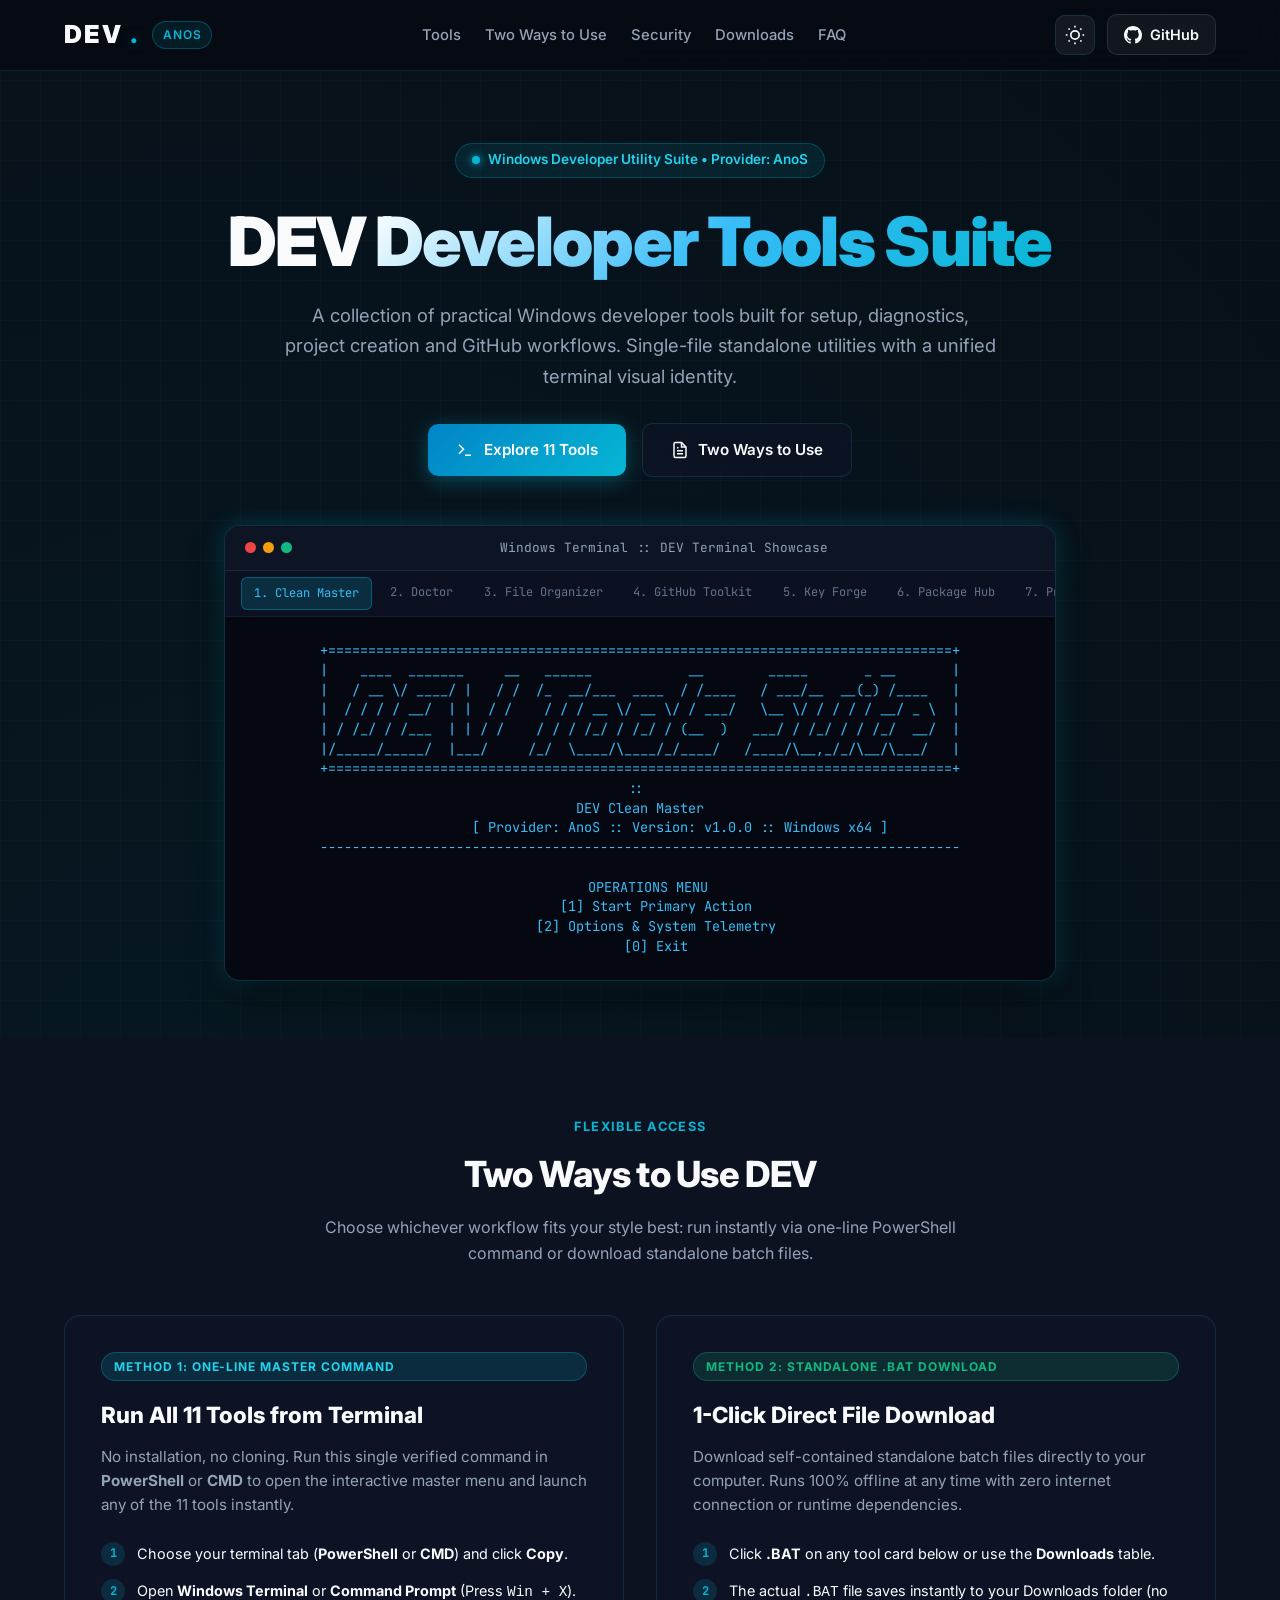
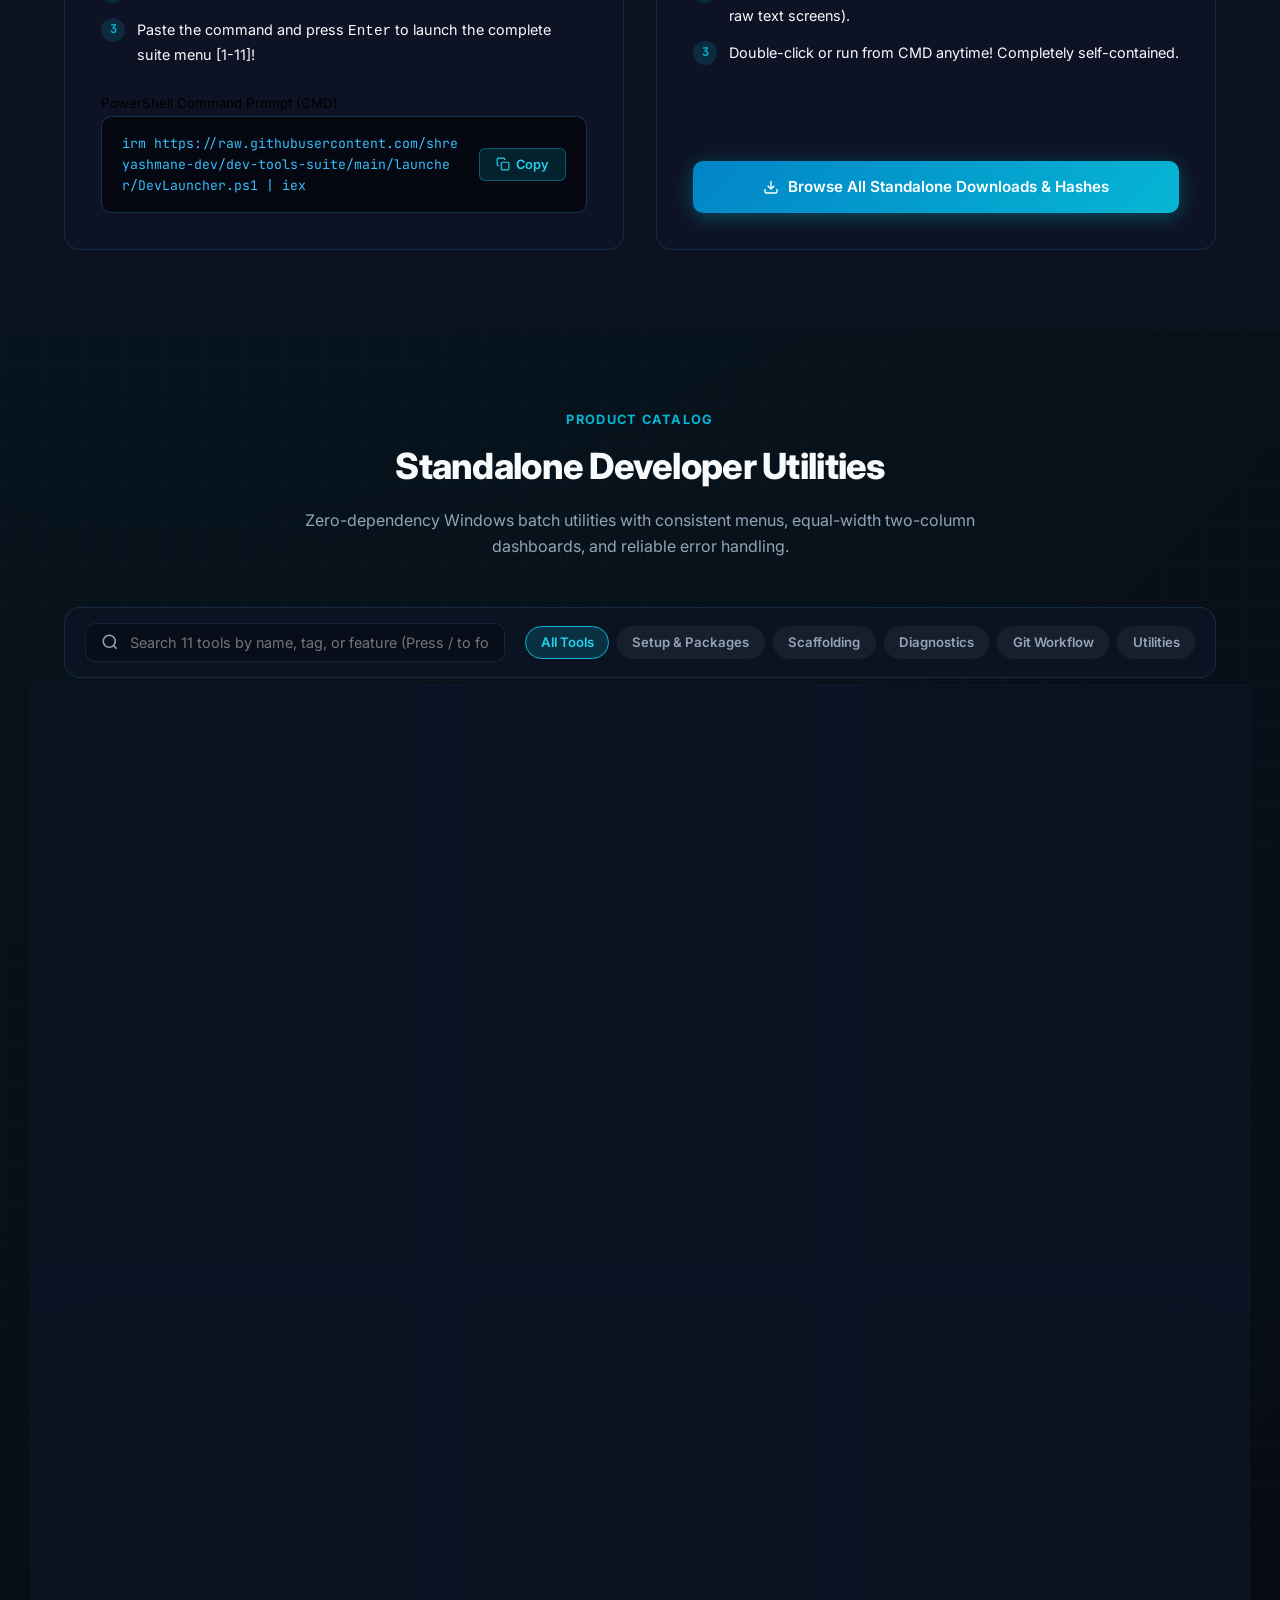
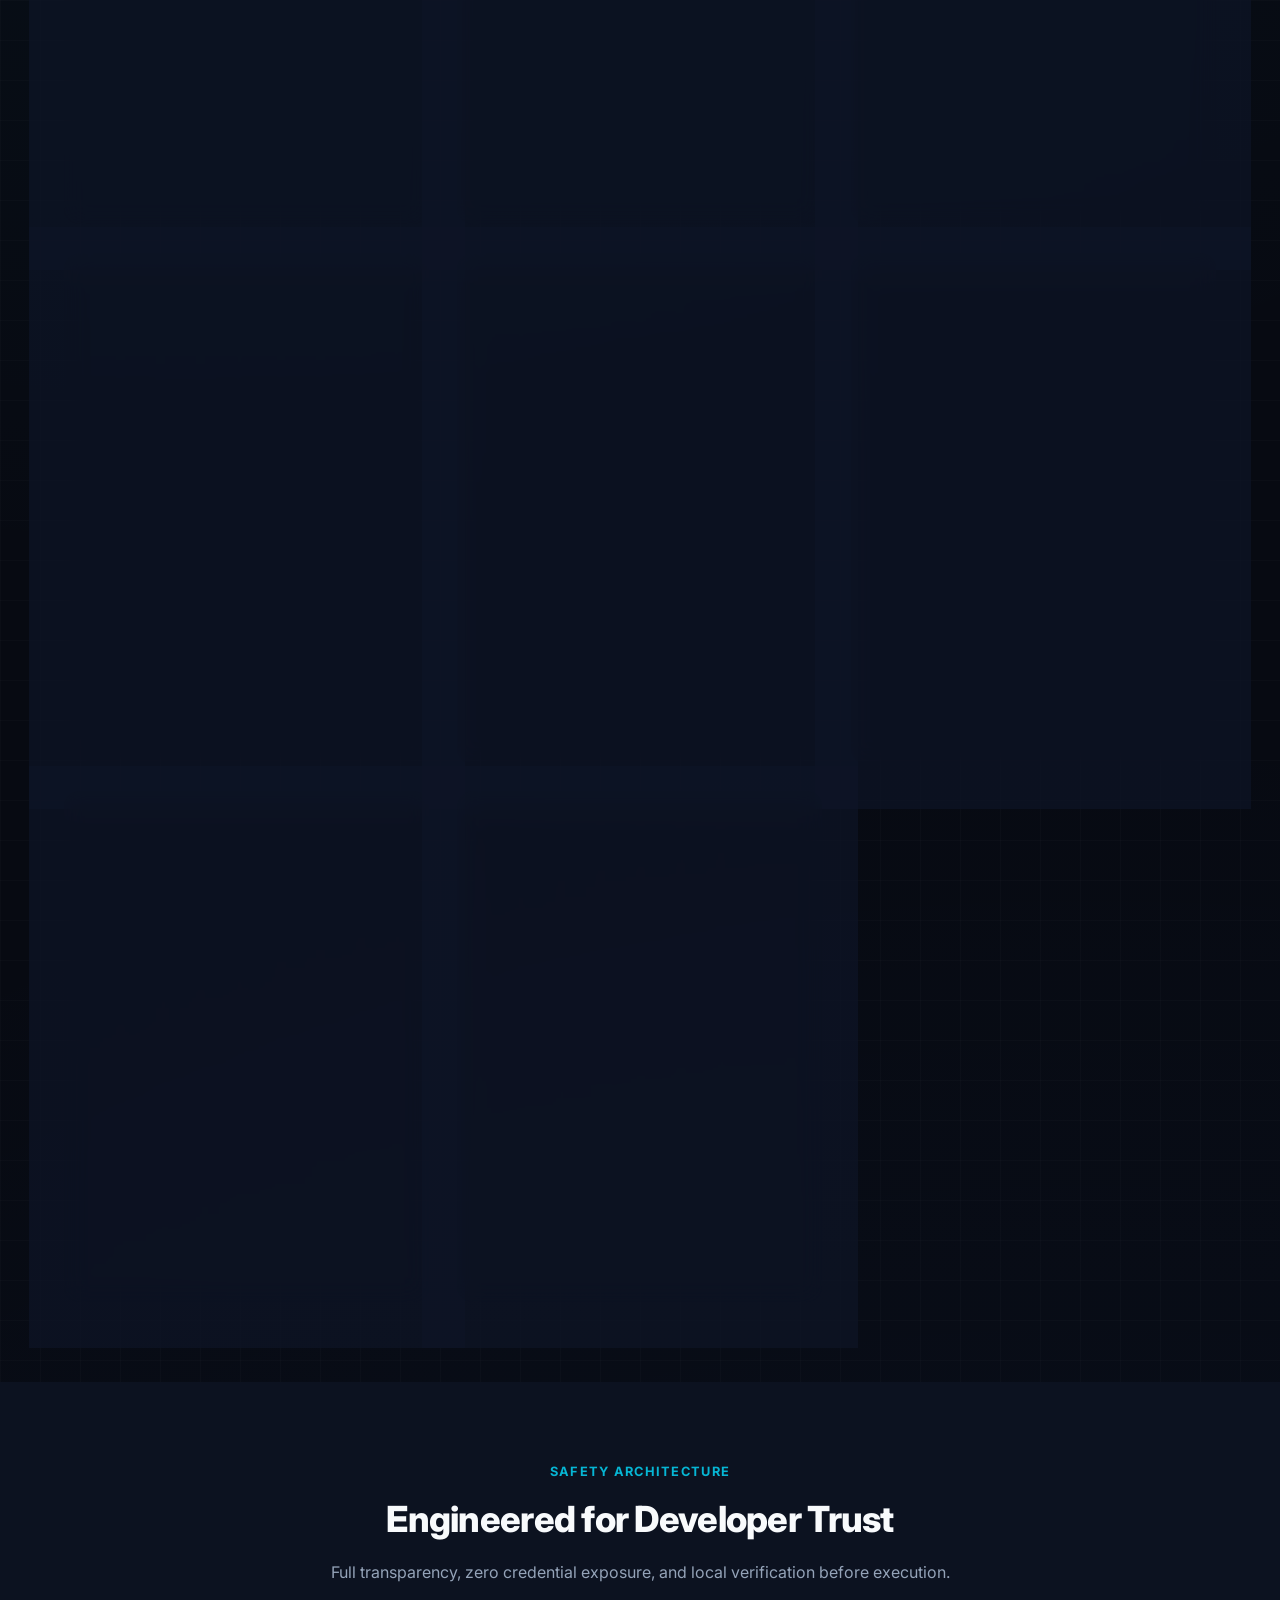
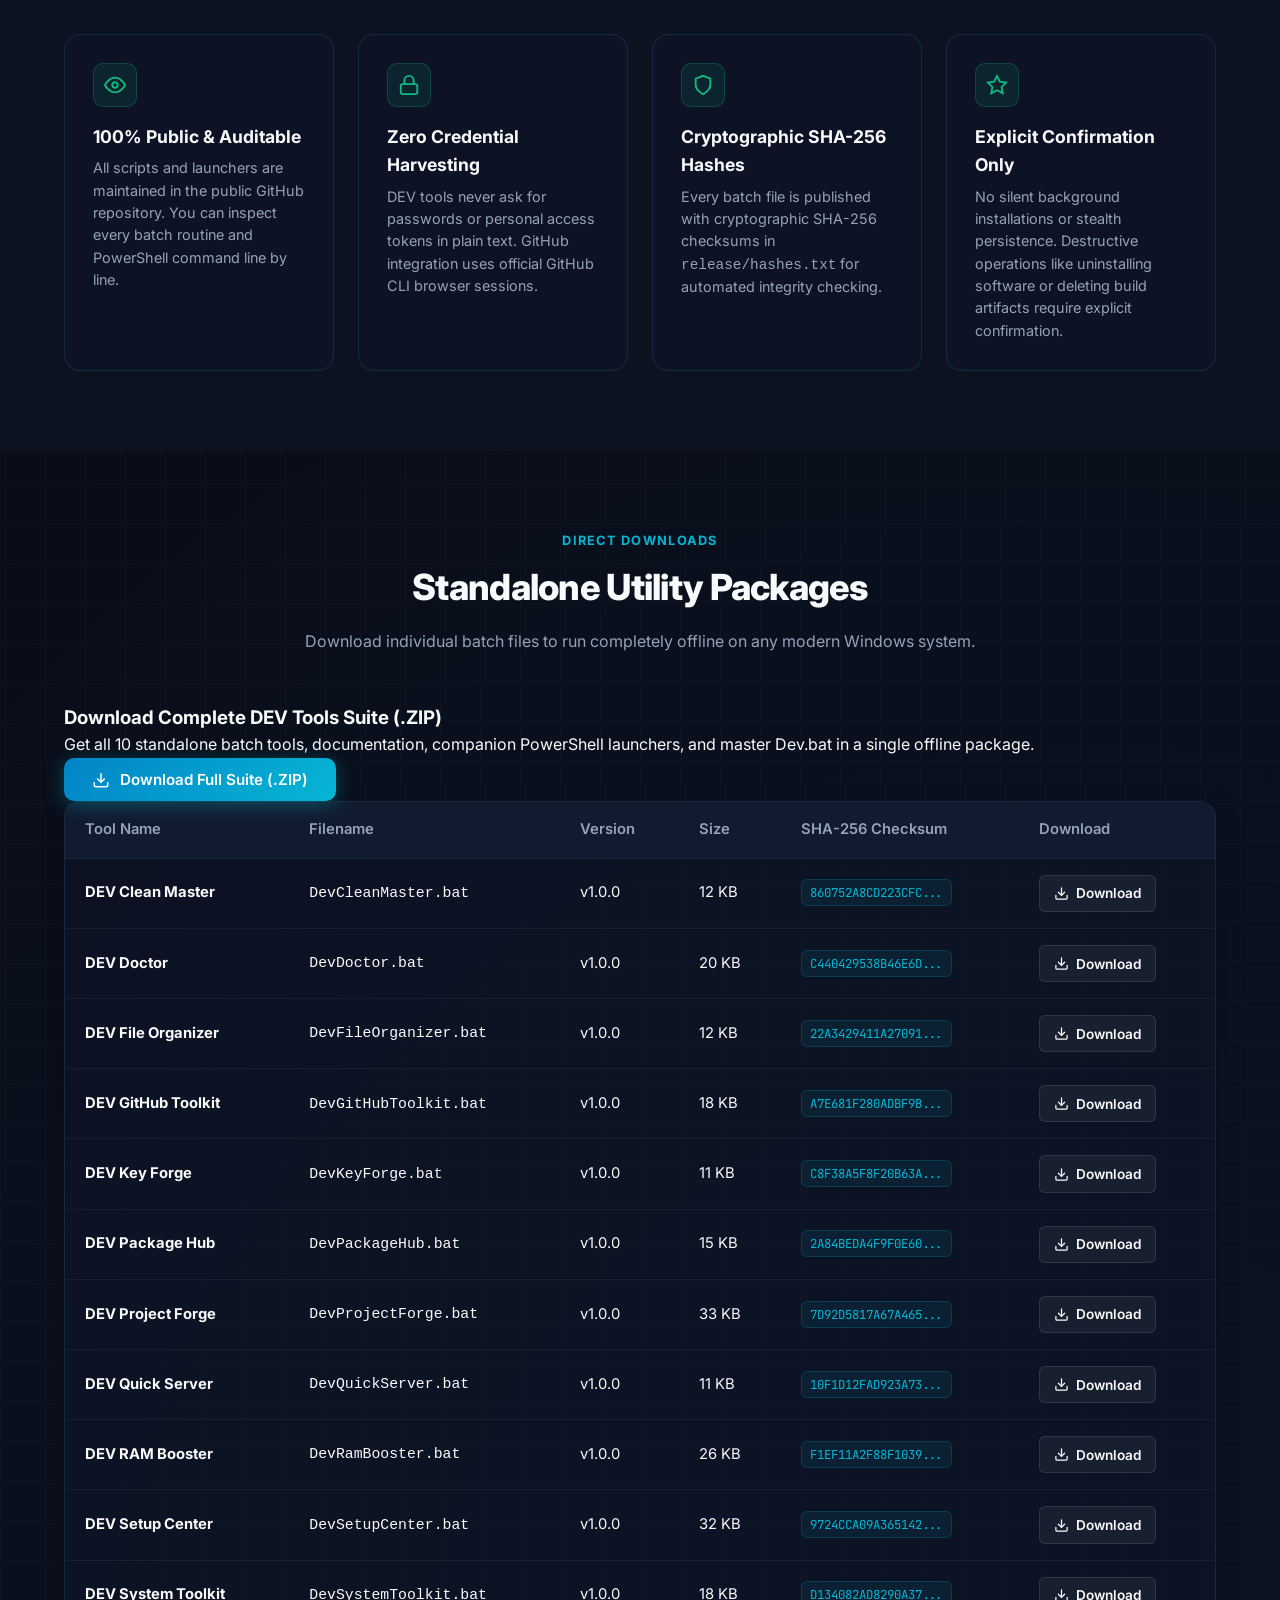
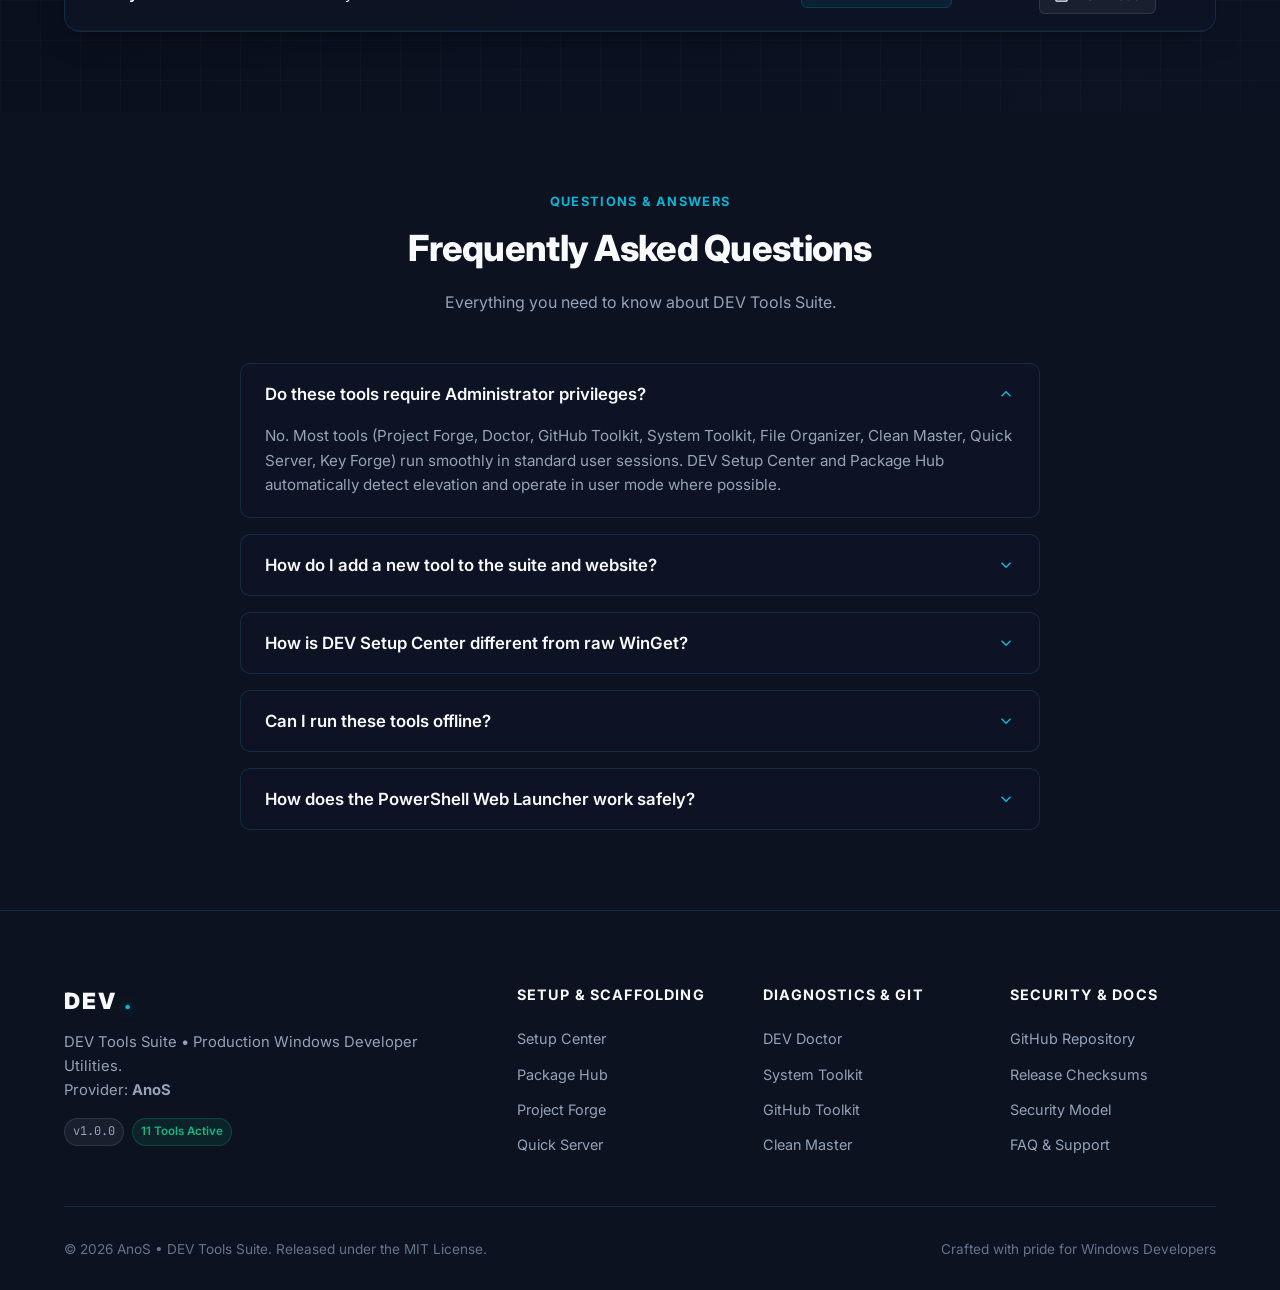
==== commit c0c80219: "feat: add DEV RAM Booster tool to clear RAM cache and optimize laptop performance" ====
--- a/index.html
+++ b/index.html
@@ -129,7 +129,7 @@
             <polyline points="4 17 10 11 4 5"></polyline>
             <line x1="12" y1="19" x2="20" y2="19"></line>
           </svg>
-          Explore 10 Tools
+          Explore 11 Tools
         </a>
         <a href="#two-ways" class="btn-secondary">
           <svg width="18" height="18" viewBox="0 0 24 24" fill="none" stroke="currentColor" stroke-width="2">
@@ -179,10 +179,10 @@
         <!-- Way 1: Command -->
         <div class="way-box">
           <span class="way-badge cmd">Method 1: One-Line Master Command</span>
-          <h3 class="way-title">Run All 10 Tools from Terminal</h3>
+          <h3 class="way-title">Run All 11 Tools from Terminal</h3>
           <p class="way-desc">
             No installation, no cloning. Run this single verified command in <strong>PowerShell</strong> or
-            <strong>CMD</strong> to open the interactive master menu and launch any of the 10 tools instantly.
+            <strong>CMD</strong> to open the interactive master menu and launch any of the 11 tools instantly.
           </p>
           <ul class="way-steps">
             <li>
@@ -197,7 +197,7 @@
             </li>
             <li>
               <span class="step-num-pill">3</span>
-              <span>Paste the command and press <kbd>Enter</kbd> to launch the complete suite menu [1-10]!</span>
+              <span>Paste the command and press <kbd>Enter</kbd> to launch the complete suite menu [1-11]!</span>
             </li>
           </ul>
           <div class="command-switcher-wrapper">
@@ -280,7 +280,7 @@
             <line x1="21" y1="21" x2="16.65" y2="16.65"></line>
           </svg>
           <input type="text" id="toolSearchInput" class="search-input"
-            placeholder="Search 10 tools by name, tag, or feature (Press / to focus)..." autocomplete="off">
+            placeholder="Search 11 tools by name, tag, or feature (Press / to focus)..." autocomplete="off">
         </div>
         <div class="filter-pills">
           <button class="filter-pill active" data-filter="all">All Tools</button>
@@ -591,7 +591,7 @@
           </p>
           <div style="margin-top: 1rem; display: flex; gap: 0.5rem;">
             <span class="badge-version">v1.0.0</span>
-            <span class="badge-platform">10 Tools Active</span>
+            <span class="badge-platform">11 Tools Active</span>
           </div>
         </div>
 
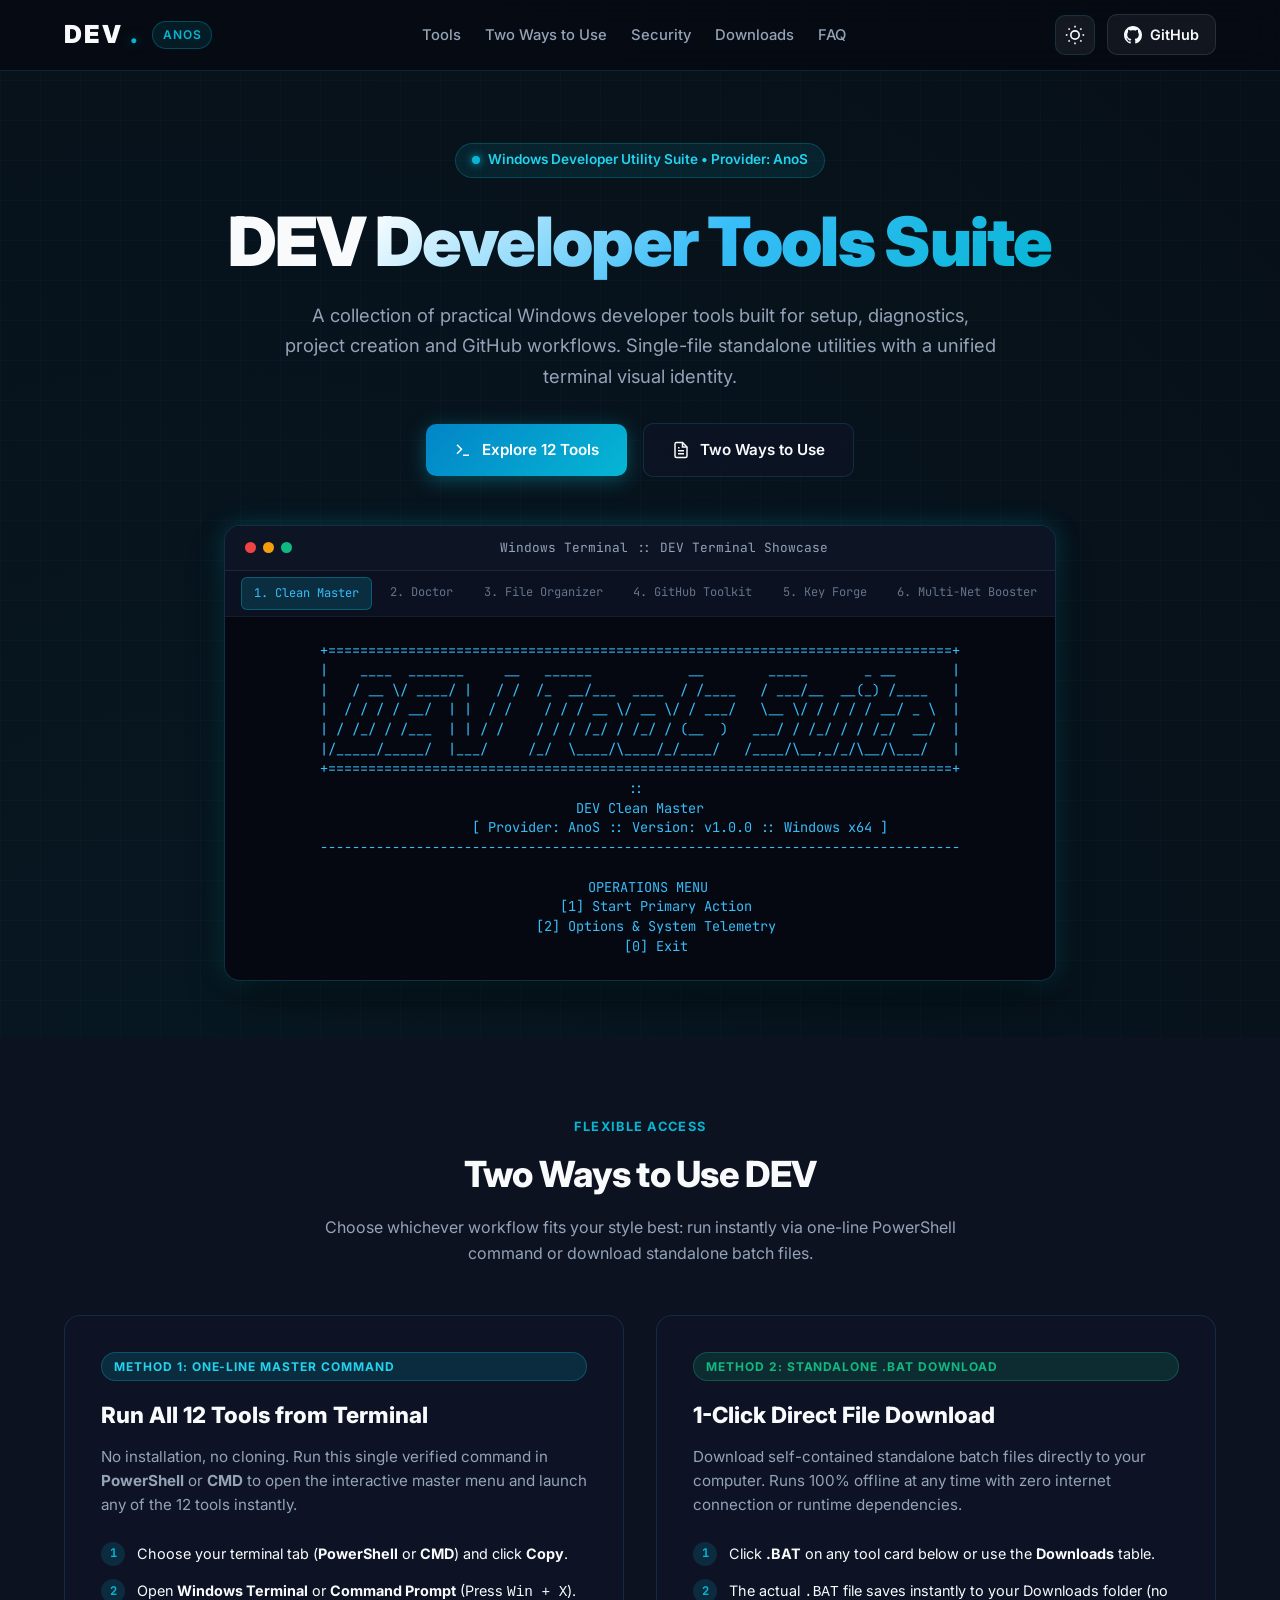
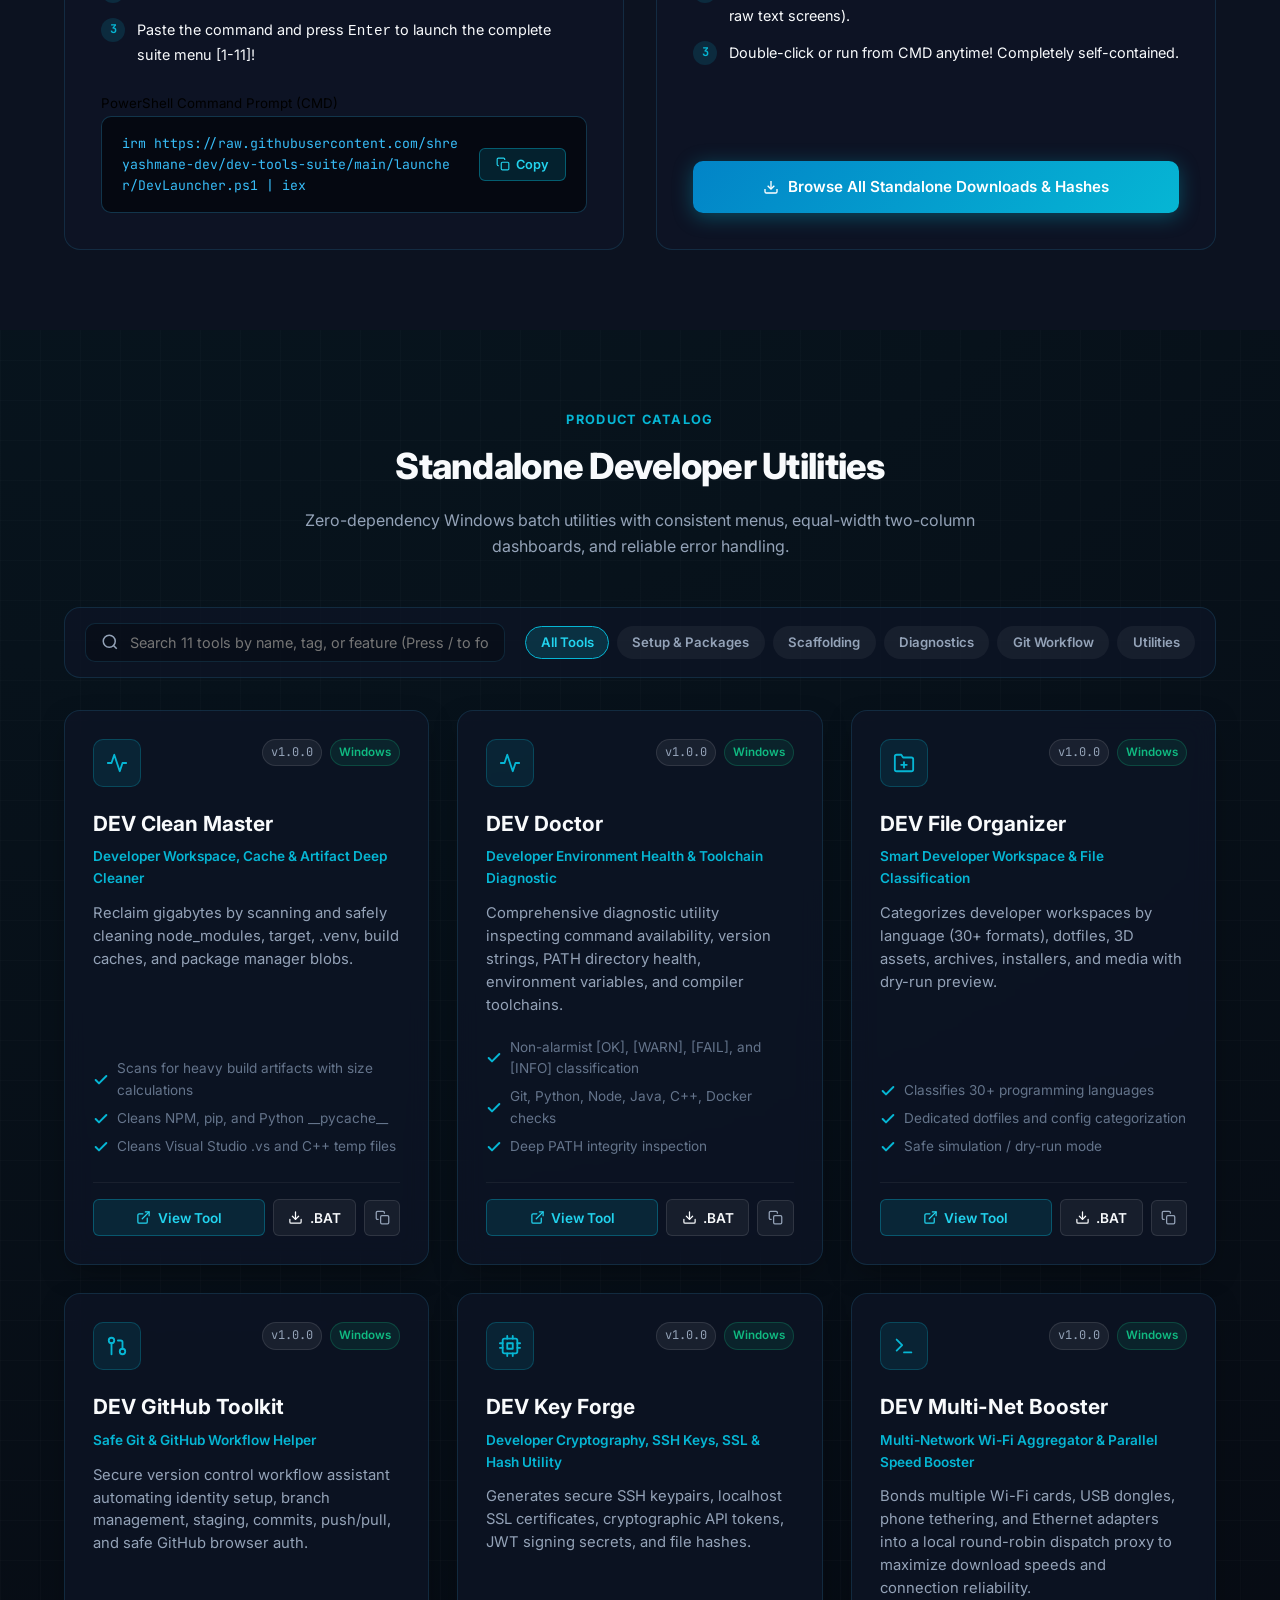
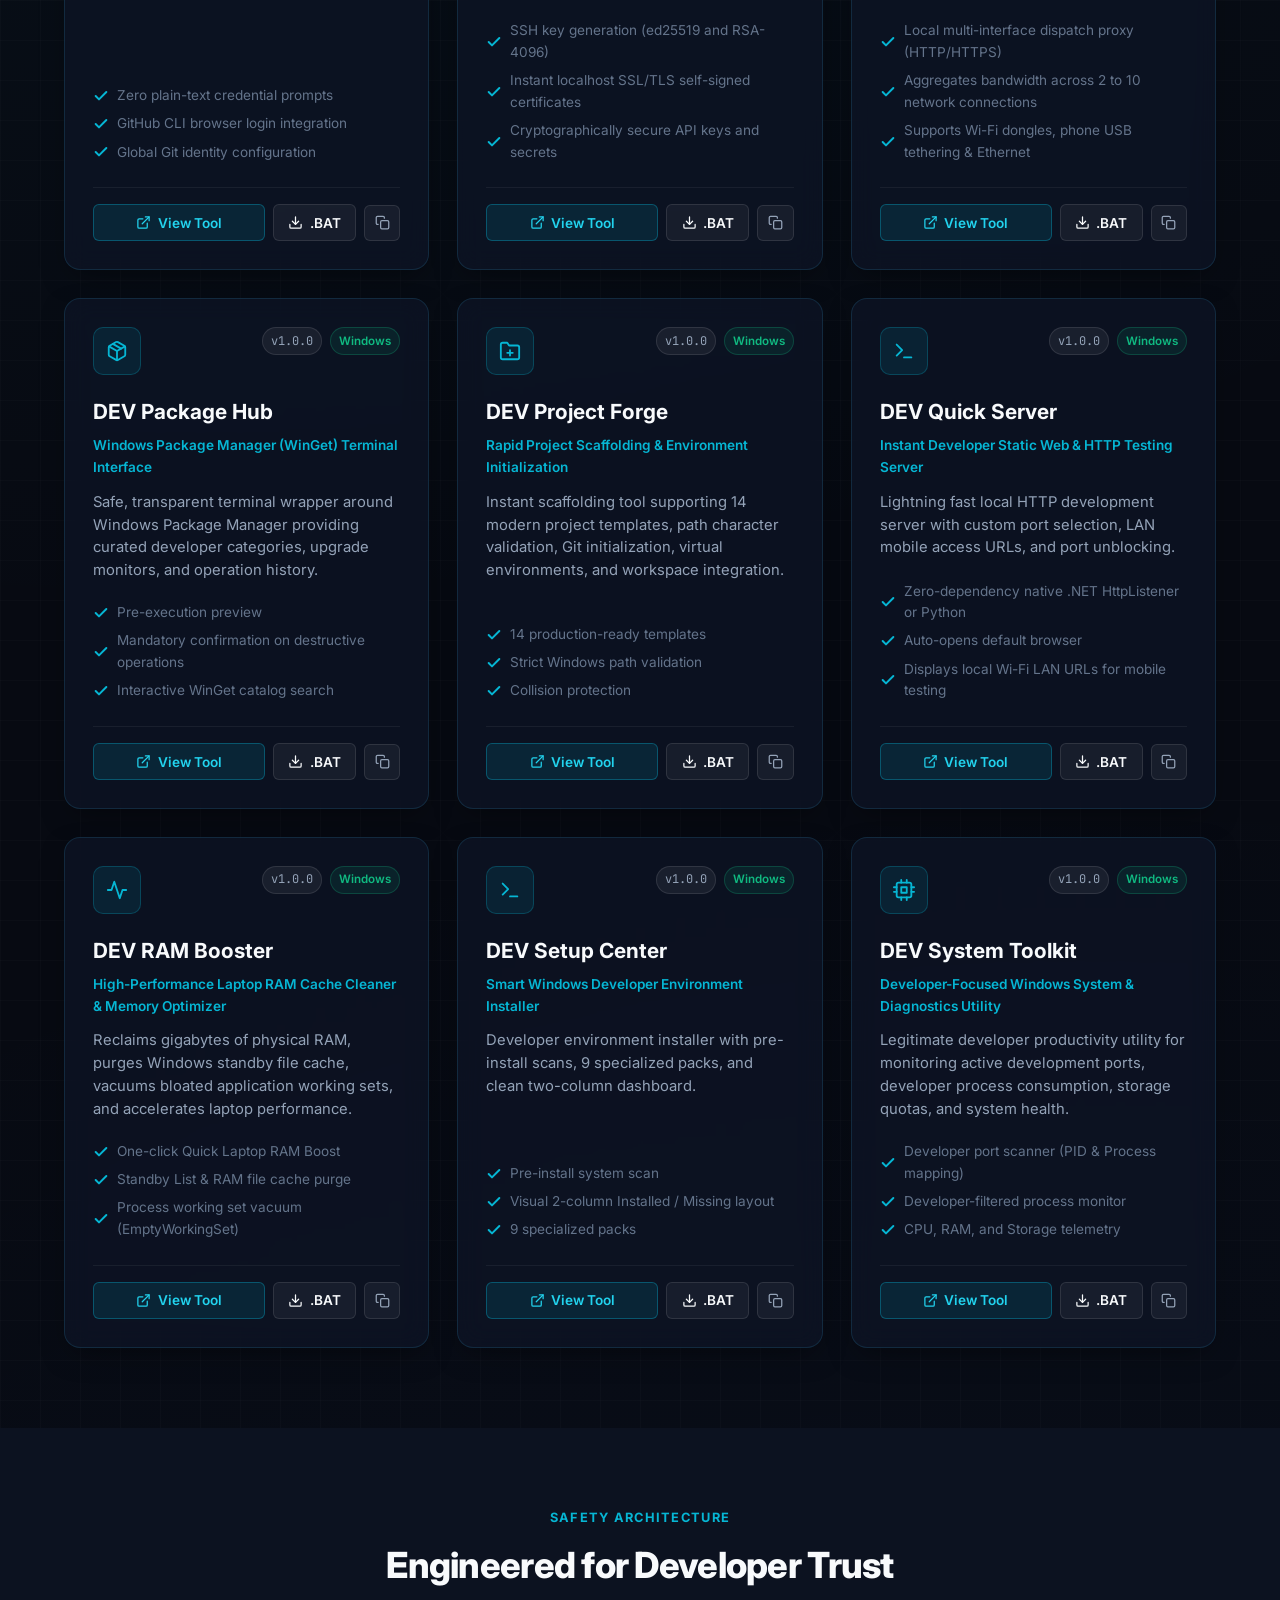
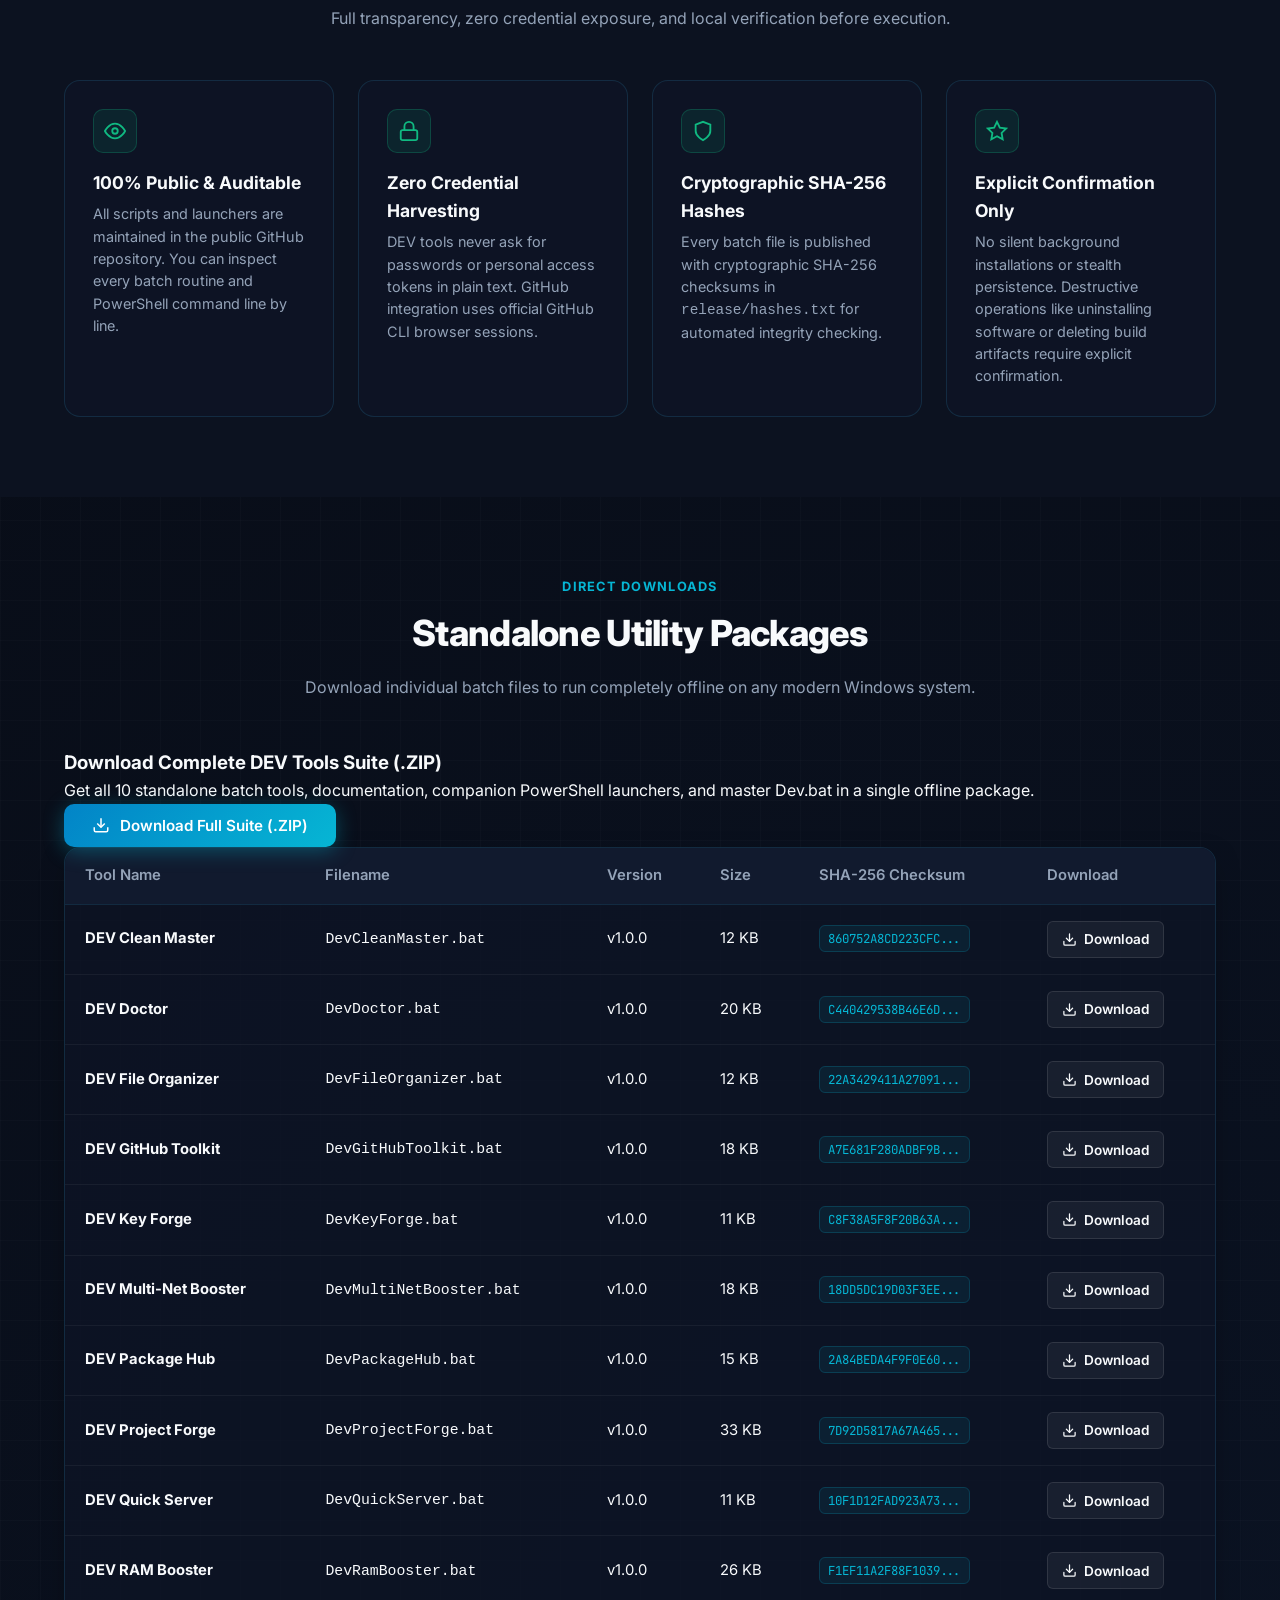
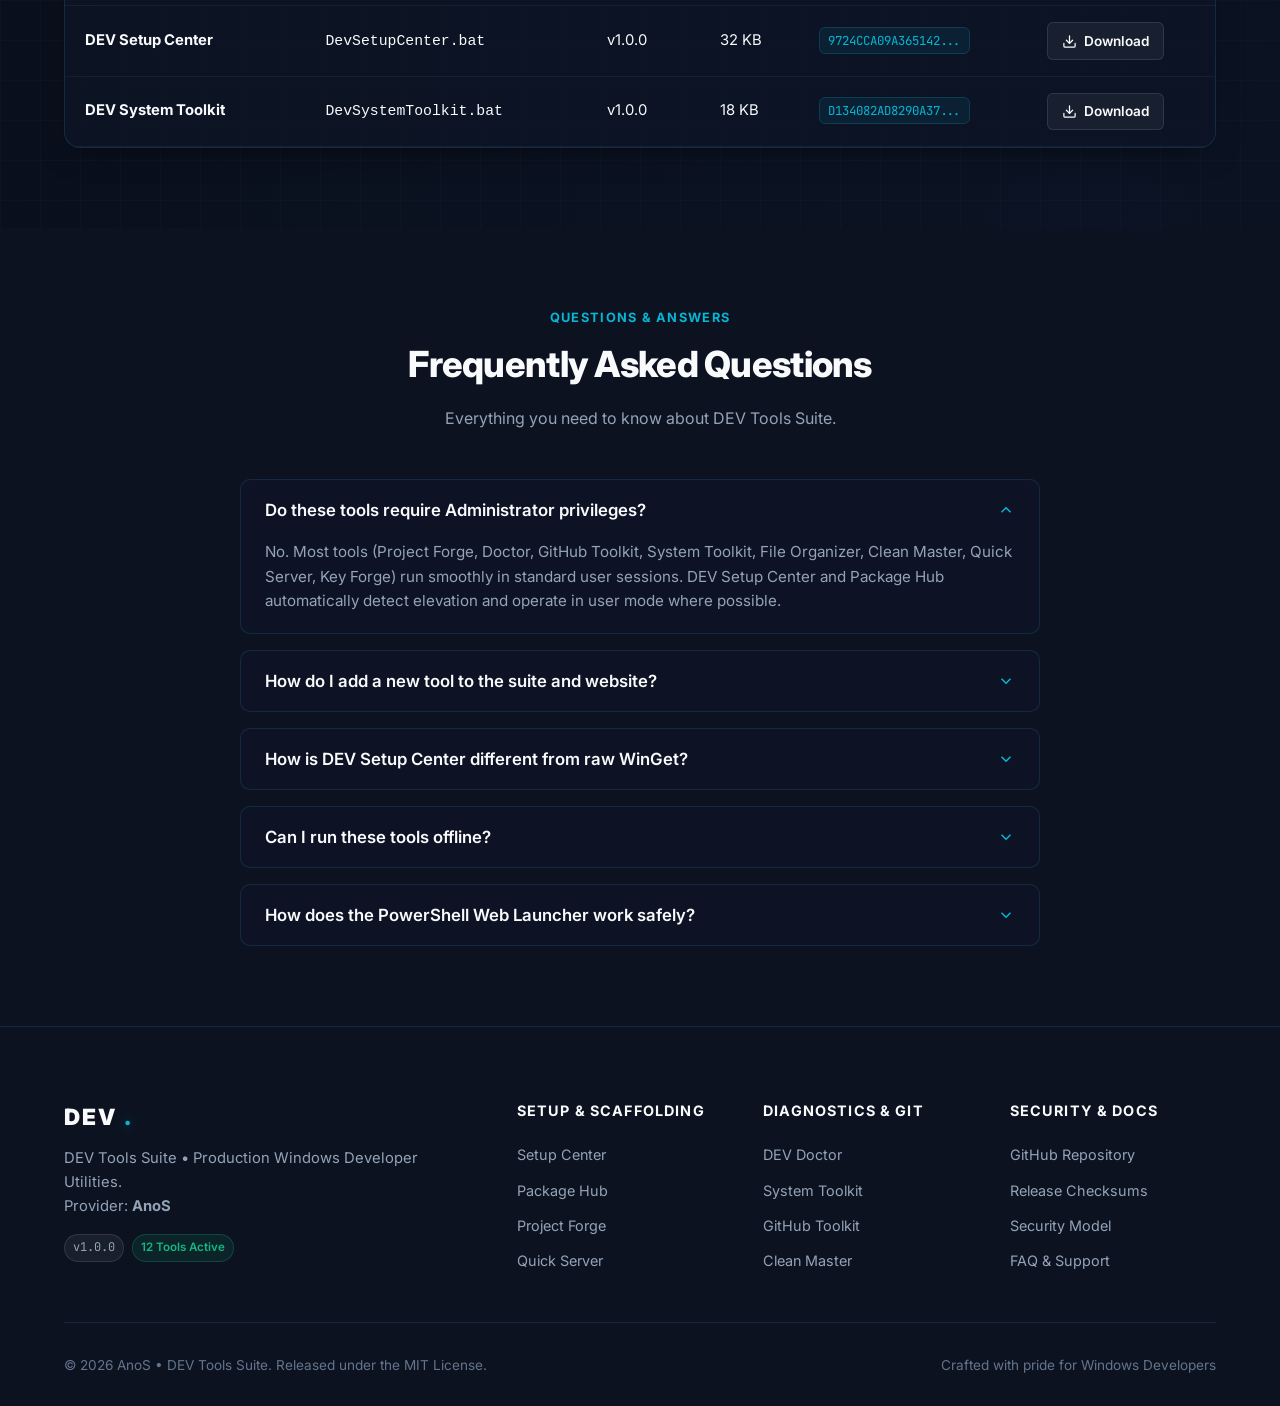
==== commit 653b9ec6: "feat: add DEV Multi-Net Booster tool for multi-adapter Wi-Fi dispatch and speed aggregation" ====
--- a/index.html
+++ b/index.html
@@ -129,7 +129,7 @@
             <polyline points="4 17 10 11 4 5"></polyline>
             <line x1="12" y1="19" x2="20" y2="19"></line>
           </svg>
-          Explore 11 Tools
+          Explore 12 Tools
         </a>
         <a href="#two-ways" class="btn-secondary">
           <svg width="18" height="18" viewBox="0 0 24 24" fill="none" stroke="currentColor" stroke-width="2">
@@ -179,10 +179,10 @@
         <!-- Way 1: Command -->
         <div class="way-box">
           <span class="way-badge cmd">Method 1: One-Line Master Command</span>
-          <h3 class="way-title">Run All 11 Tools from Terminal</h3>
+          <h3 class="way-title">Run All 12 Tools from Terminal</h3>
           <p class="way-desc">
             No installation, no cloning. Run this single verified command in <strong>PowerShell</strong> or
-            <strong>CMD</strong> to open the interactive master menu and launch any of the 11 tools instantly.
+            <strong>CMD</strong> to open the interactive master menu and launch any of the 12 tools instantly.
           </p>
           <ul class="way-steps">
             <li>
@@ -591,7 +591,7 @@
           </p>
           <div style="margin-top: 1rem; display: flex; gap: 0.5rem;">
             <span class="badge-version">v1.0.0</span>
-            <span class="badge-platform">11 Tools Active</span>
+            <span class="badge-platform">12 Tools Active</span>
           </div>
         </div>
 
